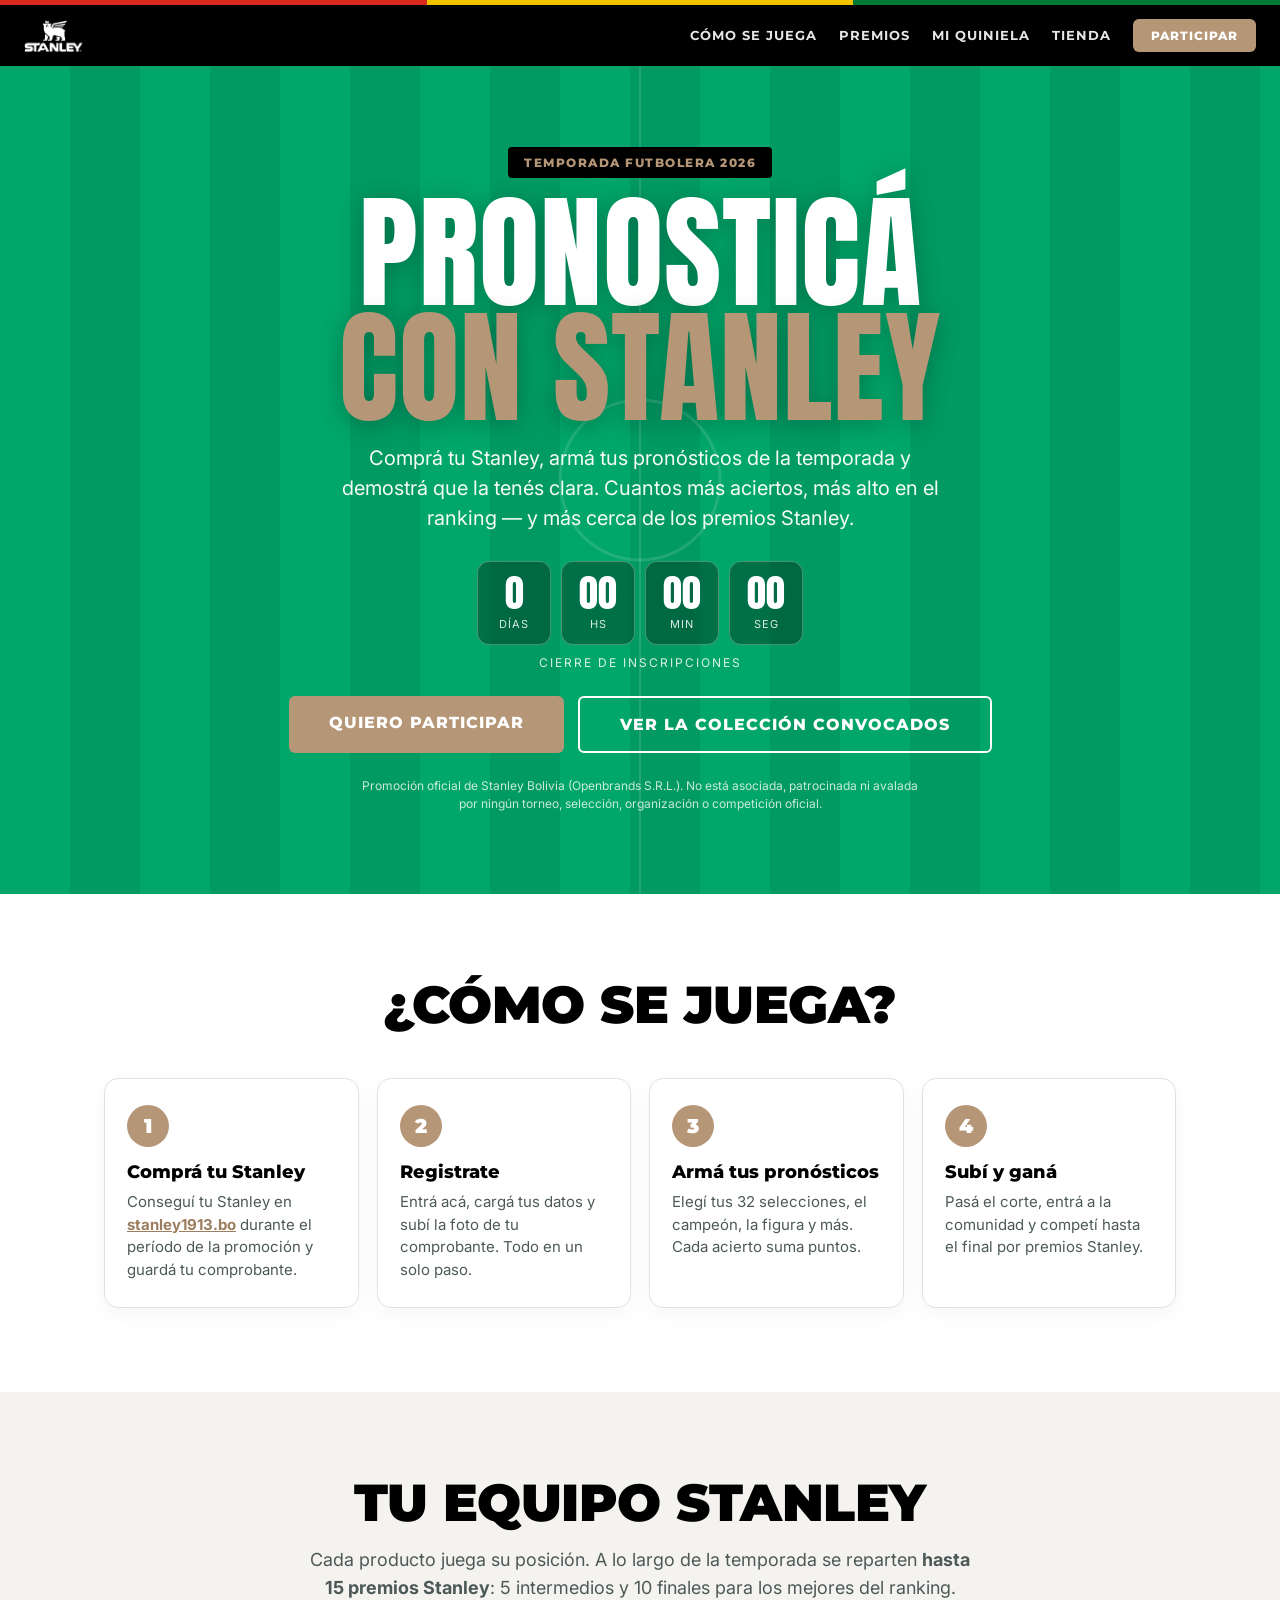
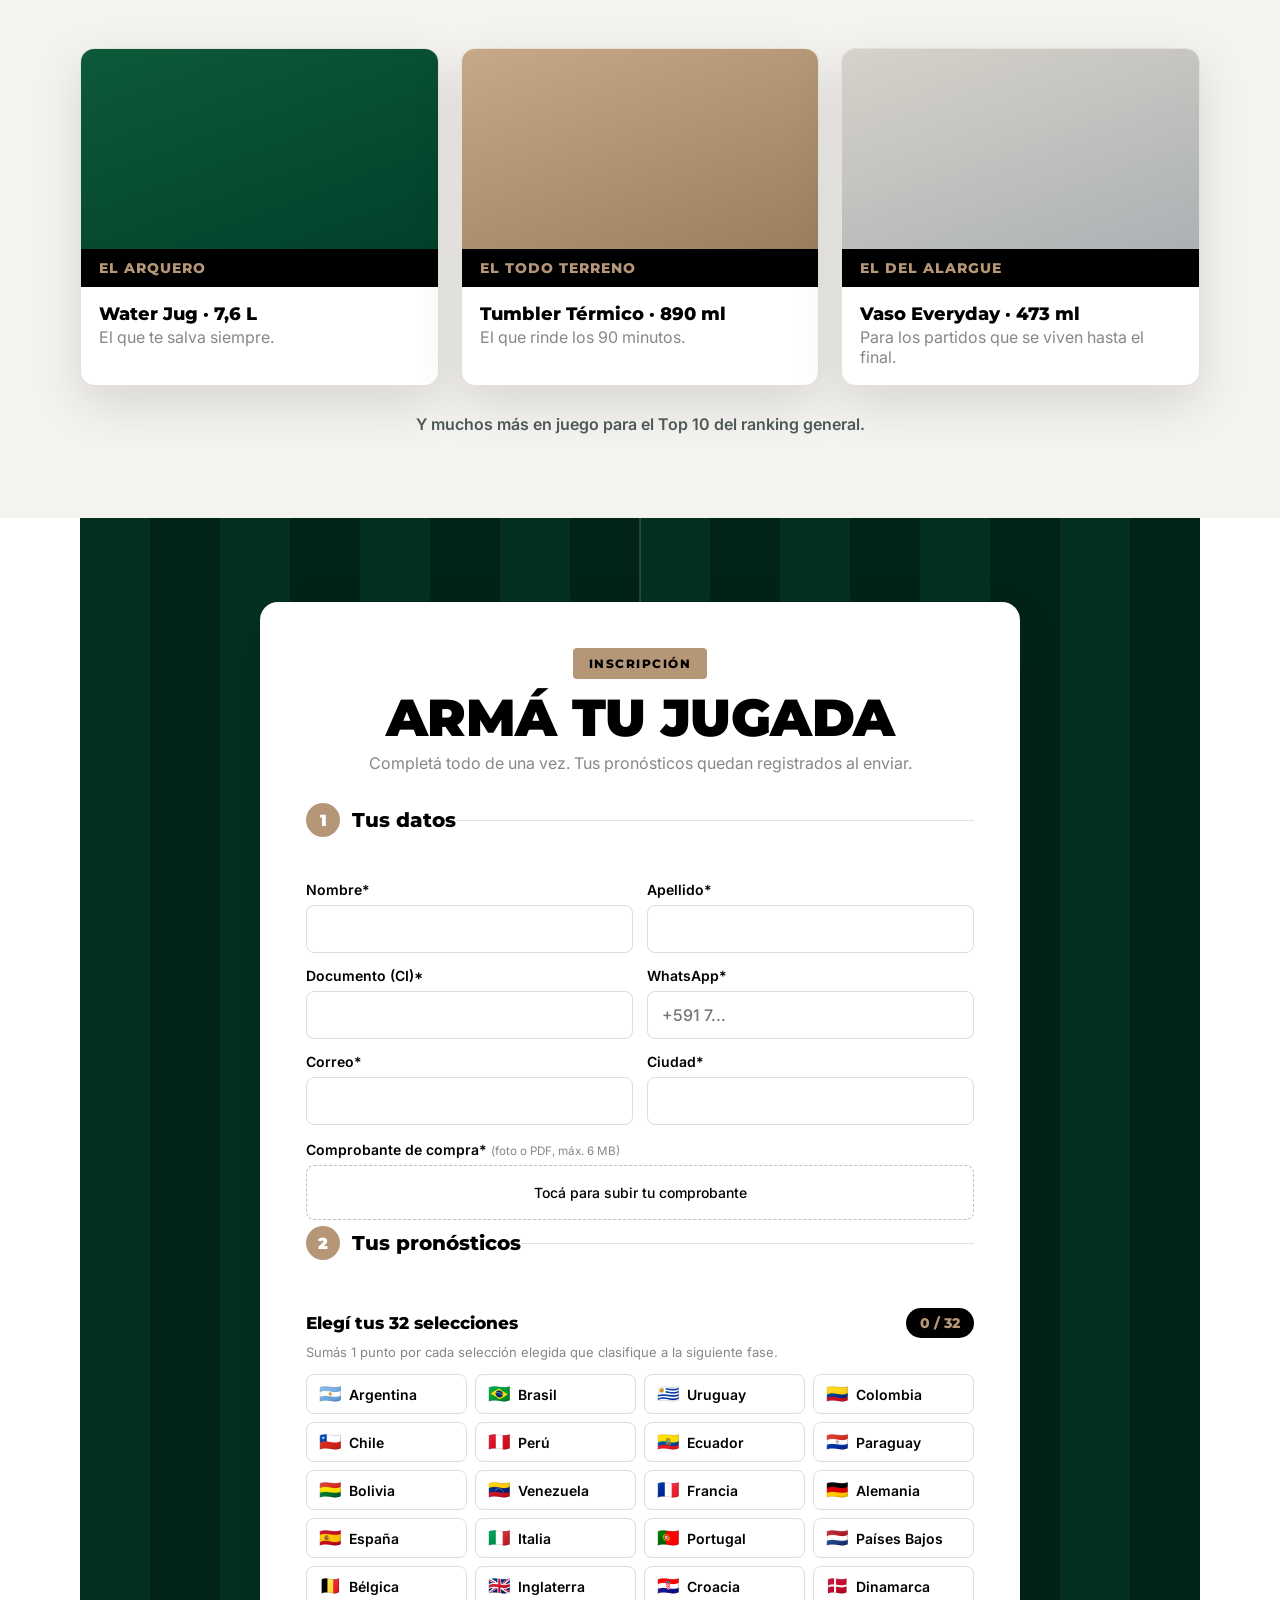
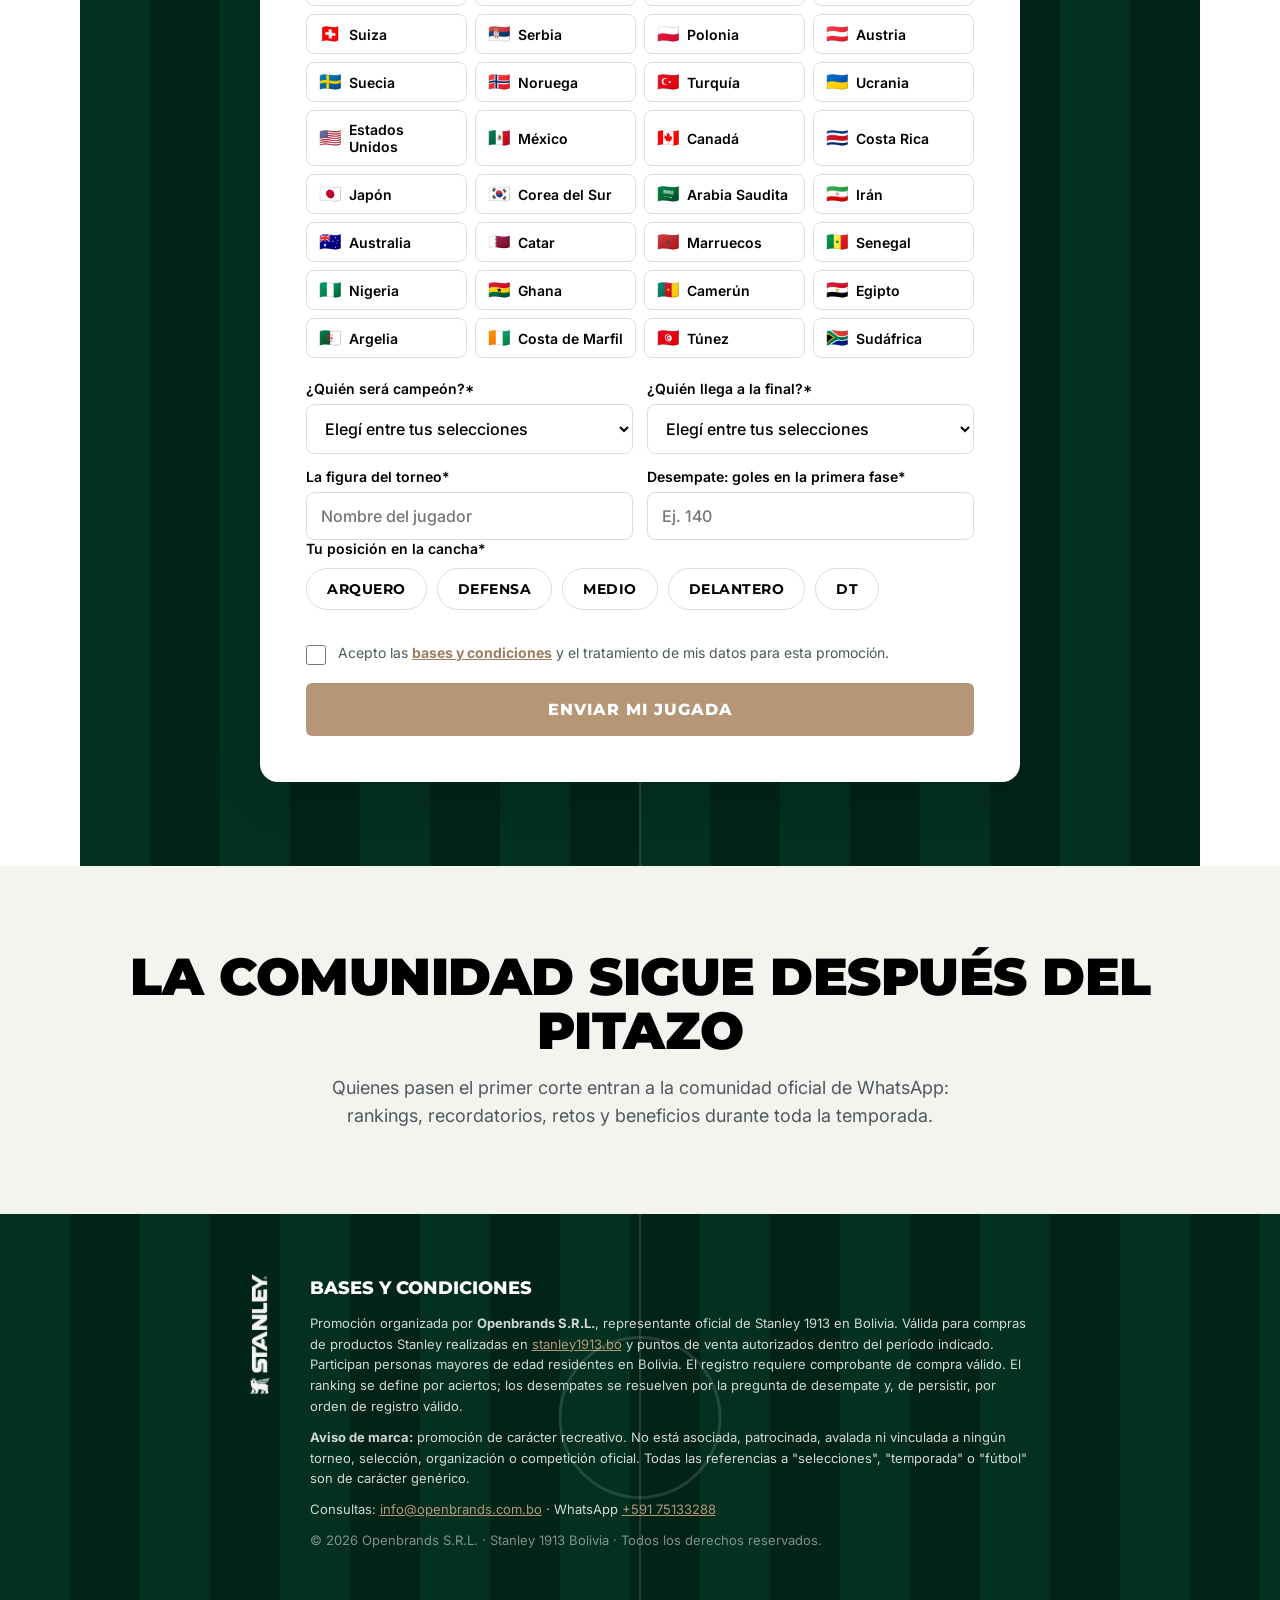
==== index.html @ 228f53fd "Quiniela Stanley v1: landing + inscripcion + juego por etapas - Landing/registro (index.html) con es" ====
<!doctype html>
<html lang="es">
<head>
<meta charset="utf-8" />
<meta name="viewport" content="width=device-width, initial-scale=1" />
<title>Pronosticá con Stanley</title>
<meta name="description" content="Comprá tu Stanley, registrá tu comprobante y armá tus pronósticos de la temporada futbolera. Subí en el ranking y ganá premios Stanley." />
<meta property="og:title" content="Pronosticá con Stanley" />
<meta property="og:description" content="Armá tu equipo de pronósticos y ganá premios Stanley." />
<meta property="og:type" content="website" />
<link rel="icon" href="assets/logo-stanley-vertical.png" />
<link rel="preconnect" href="https://fonts.googleapis.com" />
<link rel="preconnect" href="https://fonts.gstatic.com" crossorigin />
<link href="https://fonts.googleapis.com/css2?family=Anton&family=Montserrat:wght@600;700;800;900&family=Inter:wght@400;500;600;700&display=swap" rel="stylesheet" />
<link rel="stylesheet" href="styles.css" />
</head>
<body>

<!-- ===== FRANJA BOLIVIA (guiño Convocados) ===== -->
<div class="flagbar" aria-hidden="true"></div>

<!-- ===== NAV ===== -->
<header class="nav">
  <img class="nav__logo" src="assets/logo-stanley-horizontal.png" alt="Stanley 1913" />
  <nav class="nav__links">
    <a class="nav__link" href="#como-funciona">Cómo se juega</a>
    <a class="nav__link" href="#premios">Premios</a>
    <a class="nav__link" href="jugar.html">Mi quiniela</a>
    <a class="nav__link" href="https://stanley1913.bo/collections/convocados-stanley" target="_blank" rel="noopener">Tienda</a>
    <a href="#registro" class="btn btn--sm">Participar</a>
  </nav>
</header>

<!-- ===== HERO ===== -->
<section class="hero pitch">
  <div class="hero__inner">
    <span class="kicker">Temporada futbolera 2026</span>
    <h1 class="display">PRONOSTICÁ<br><span class="display__accent">CON STANLEY</span></h1>
    <p class="hero__lead">Comprá tu Stanley, armá tus pronósticos de la temporada y demostrá que la tenés clara. Cuantos más aciertos, más alto en el ranking — y más cerca de los premios Stanley.</p>

    <div class="countdown" id="countdown" aria-label="Cuenta regresiva para el cierre de inscripciones">
      <div class="cd__item"><span id="cd-d">--</span><small>días</small></div>
      <div class="cd__item"><span id="cd-h">--</span><small>hs</small></div>
      <div class="cd__item"><span id="cd-m">--</span><small>min</small></div>
      <div class="cd__item"><span id="cd-s">--</span><small>seg</small></div>
    </div>
    <p class="countdown__label">Cierre de inscripciones</p>

    <div class="hero__cta">
      <a href="#registro" class="btn btn--lg">Quiero participar</a>
      <a href="https://stanley1913.bo/collections/convocados-stanley" class="btn btn--lg btn--ghost" target="_blank" rel="noopener">Ver la colección Convocados</a>
    </div>
    <p class="hero__legal">Promoción oficial de Stanley Bolivia (Openbrands S.R.L.). No está asociada, patrocinada ni avalada por ningún torneo, selección, organización o competición oficial.</p>
  </div>
</section>

<!-- ===== CÓMO FUNCIONA ===== -->
<section class="section" id="como-funciona">
  <h2 class="h2">¿Cómo se juega?</h2>
  <div class="steps">
    <article class="step">
      <span class="step__n">1</span>
      <h3>Comprá tu Stanley</h3>
      <p>Conseguí tu Stanley en <a href="https://stanley1913.bo/collections/convocados-stanley" target="_blank" rel="noopener" style="color:var(--tan-dark);font-weight:700">stanley1913.bo</a> durante el período de la promoción y guardá tu comprobante.</p>
    </article>
    <article class="step">
      <span class="step__n">2</span>
      <h3>Registrate</h3>
      <p>Entrá acá, cargá tus datos y subí la foto de tu comprobante. Todo en un solo paso.</p>
    </article>
    <article class="step">
      <span class="step__n">3</span>
      <h3>Armá tus pronósticos</h3>
      <p>Elegí tus 32 selecciones, el campeón, la figura y más. Cada acierto suma puntos.</p>
    </article>
    <article class="step">
      <span class="step__n">4</span>
      <h3>Subí y ganá</h3>
      <p>Pasá el corte, entrá a la comunidad y competí hasta el final por premios Stanley.</p>
    </article>
  </div>
</section>

<!-- ===== PREMIOS ===== -->
<section class="section section--cream" id="premios">
  <h2 class="h2">Tu equipo Stanley</h2>
  <p class="section__lead">Cada producto juega su posición. A lo largo de la temporada se reparten <strong>hasta 15 premios Stanley</strong>: 5 intermedios y 10 finales para los mejores del ranking.</p>
  <div class="prizes">
    <article class="prize">
      <div class="prize__media prize__media--green"></div>
      <span class="tag">El Arquero</span>
      <h3>Water Jug · 7,6 L</h3>
      <p>El que te salva siempre.</p>
    </article>
    <article class="prize">
      <div class="prize__media prize__media--bright"></div>
      <span class="tag">El Todo Terreno</span>
      <h3>Tumbler Térmico · 890 ml</h3>
      <p>El que rinde los 90 minutos.</p>
    </article>
    <article class="prize">
      <div class="prize__media prize__media--gray"></div>
      <span class="tag">El del alargue</span>
      <h3>Vaso Everyday · 473 ml</h3>
      <p>Para los partidos que se viven hasta el final.</p>
    </article>
  </div>
  <p class="section__foot">Y muchos más en juego para el Top 10 del ranking general.</p>
</section>

<!-- ===== REGISTRO ===== -->
<section class="section pitch pitch--dark" id="registro">
  <div class="form-card">
    <header class="form-card__head">
      <span class="kicker kicker--dark">Inscripción</span>
      <h2 class="h2">Armá tu jugada</h2>
      <p>Completá todo de una vez. Tus pronósticos quedan registrados al enviar.</p>
    </header>

    <form id="form" novalidate>
      <!-- DATOS -->
      <fieldset class="fs">
        <legend class="fs__legend"><span class="fs__num">1</span> Tus datos</legend>
        <div class="grid2">
          <label class="field"><span>Nombre*</span><input name="nombre" required autocomplete="given-name" /></label>
          <label class="field"><span>Apellido*</span><input name="apellido" required autocomplete="family-name" /></label>
          <label class="field"><span>Documento (CI)*</span><input name="documento" required inputmode="numeric" /></label>
          <label class="field"><span>WhatsApp*</span><input name="whatsapp" required inputmode="tel" placeholder="+591 7..." /></label>
          <label class="field"><span>Correo*</span><input type="email" name="email" required autocomplete="email" /></label>
          <label class="field"><span>Ciudad*</span><input name="ciudad" required autocomplete="address-level2" /></label>
        </div>
        <label class="field field--file">
          <span>Comprobante de compra* <small>(foto o PDF, máx. 6 MB)</small></span>
          <input type="file" name="comprobante" id="comprobante" accept="image/*,application/pdf" required />
          <span class="file-hint" id="file-hint">Tocá para subir tu comprobante</span>
        </label>
      </fieldset>

      <!-- PRONÓSTICOS -->
      <fieldset class="fs">
        <legend class="fs__legend"><span class="fs__num">2</span> Tus pronósticos</legend>

        <div class="picker">
          <div class="picker__head">
            <h4>Elegí tus 32 selecciones</h4>
            <span class="counter" id="counter">0 / 32</span>
          </div>
          <p class="hint">Sumás 1 punto por cada selección elegida que clasifique a la siguiente fase.</p>
          <div class="teams" id="teams"><!-- JS --></div>
        </div>

        <div class="grid2">
          <label class="field"><span>¿Quién será campeón?*</span>
            <select name="campeon" id="campeon" required><option value="">Elegí entre tus selecciones</option></select>
          </label>
          <label class="field"><span>¿Quién llega a la final?*</span>
            <select name="finalista" id="finalista" required><option value="">Elegí entre tus selecciones</option></select>
          </label>
          <label class="field"><span>La figura del torneo*</span>
            <input name="figura" required placeholder="Nombre del jugador" />
          </label>
          <label class="field"><span>Desempate: goles en la primera fase*</span>
            <input type="number" name="desempate" required min="0" max="500" inputmode="numeric" placeholder="Ej. 140" />
          </label>
        </div>

        <div class="field">
          <span>Tu posición en la cancha*</span>
          <div class="chips" id="posicion">
            <button type="button" class="chip" data-val="Arquero">Arquero</button>
            <button type="button" class="chip" data-val="Defensa">Defensa</button>
            <button type="button" class="chip" data-val="Medio">Medio</button>
            <button type="button" class="chip" data-val="Delantero">Delantero</button>
            <button type="button" class="chip" data-val="DT">DT</button>
          </div>
        </div>
      </fieldset>

      <label class="terms">
        <input type="checkbox" name="terminos" id="terminos" required />
        <span>Acepto las <a href="#bases">bases y condiciones</a> y el tratamiento de mis datos para esta promoción.</span>
      </label>

      <p class="form-error" id="form-error" hidden></p>
      <button type="submit" class="btn btn--lg btn--full" id="submit">Enviar mi jugada</button>
    </form>
  </div>

  <!-- CONFIRMACIÓN -->
  <div class="confirm" id="confirm" hidden>
    <div class="confirm__card">
      <div class="confirm__check">✓</div>
      <h2>¡Estás dentro!</h2>
      <p>Tu jugada quedó registrada. Ahora armá tus pronósticos etapa por etapa y empezá a sumar puntos.</p>
      <div class="hero__cta">
        <a class="btn btn--lg" href="jugar.html">Ir a mi quiniela</a>
        <a class="btn btn--lg" id="wa-cta" href="#" target="_blank" rel="noopener" style="background:var(--green)">Sumate a la comunidad</a>
      </div>
    </div>
  </div>
</section>

<!-- ===== COMUNIDAD ===== -->
<section class="section section--cream" id="comunidad">
  <h2 class="h2">La comunidad sigue después del pitazo</h2>
  <p class="section__lead">Quienes pasen el primer corte entran a la comunidad oficial de WhatsApp: rankings, recordatorios, retos y beneficios durante toda la temporada.</p>
</section>

<!-- ===== FOOTER ===== -->
<footer class="footer pitch pitch--dark" id="bases">
  <img class="footer__logo" src="assets/logo-stanley-vertical.png" alt="Stanley" />
  <div class="footer__legal">
    <h3>Bases y condiciones</h3>
    <p>Promoción organizada por <strong>Openbrands S.R.L.</strong>, representante oficial de Stanley 1913 en Bolivia. Válida para compras de productos Stanley realizadas en <a href="https://stanley1913.bo" target="_blank" rel="noopener">stanley1913.bo</a> y puntos de venta autorizados dentro del período indicado. Participan personas mayores de edad residentes en Bolivia. El registro requiere comprobante de compra válido. El ranking se define por aciertos; los desempates se resuelven por la pregunta de desempate y, de persistir, por orden de registro válido.</p>
    <p><strong>Aviso de marca:</strong> promoción de carácter recreativo. No está asociada, patrocinada, avalada ni vinculada a ningún torneo, selección, organización o competición oficial. Todas las referencias a "selecciones", "temporada" o "fútbol" son de carácter genérico.</p>
    <p>Consultas: <a href="mailto:info@openbrands.com.bo">info@openbrands.com.bo</a> · WhatsApp <a href="https://wa.me/59175133288" target="_blank" rel="noopener">+591 75133288</a></p>
    <p class="footer__copy">© 2026 Openbrands S.R.L. · Stanley 1913 Bolivia · Todos los derechos reservados.</p>
  </div>
</footer>

<script src="app.js"></script>
</body>
</html>
---- styles.css ----
:root{
  /* cancha (hero/registro/footer) */
  --green:#01A66A; --green-2:#019A63; --green-dark:#03301f; --green-deep:#022417;
  /* Stanley (acento de marca y neutros de la tienda) */
  --tan:#b59677; --tan-dark:#9c7e5f;
  --ink:#000000; --paper:#fff; --mist:#f5f3ef; --line-soft:#e6e1d8;
  --text:#4d5959; --text-soft:#878787;
  /* Bolivia (guiño Convocados) */
  --bo-red:#DA291C; --bo-yellow:#F4C300; --bo-green:#007A33;
  --line:rgba(255,255,255,.14); --line-strong:rgba(255,255,255,.28);
  --shadow:0 18px 50px rgba(0,0,0,.12);
  --r:14px;
}
*{box-sizing:border-box;margin:0}
html{scroll-behavior:smooth}
body{font-family:'Inter',system-ui,sans-serif;color:var(--text);background:var(--paper);-webkit-font-smoothing:antialiased}
img{max-width:100%;display:block}
a{color:inherit}

/* franja bandera Bolivia (guiño Convocados) */
.flagbar{height:5px;width:100%;
  background:linear-gradient(90deg,var(--bo-red) 0 33.33%,var(--bo-yellow) 33.33% 66.66%,var(--bo-green) 66.66% 100%)}

/* ---- cancha ---- */
.pitch{
  background:
    repeating-linear-gradient(90deg,var(--green) 0 70px,var(--green-2) 70px 140px);
  position:relative;color:var(--paper);overflow:hidden;
}
.pitch::before{ /* marcas de cancha */
  content:"";position:absolute;inset:0;pointer-events:none;
  background:
    radial-gradient(circle at 50% 50%,transparent 78px,var(--line) 79px 81px,transparent 82px),
    linear-gradient(var(--line),var(--line)) 50% 0/2px 100% no-repeat;
  opacity:.9;
}
.pitch--dark{
  background:
    repeating-linear-gradient(90deg,var(--green-dark) 0 70px,var(--green-deep) 70px 140px);
}

/* ---- nav (estilo tienda: negro, limpio) ---- */
.nav{position:sticky;top:0;z-index:50;display:flex;align-items:center;justify-content:space-between;
  gap:16px;padding:14px 24px;background:var(--ink)}
.nav__logo{height:32px;width:auto}
.nav__links{display:flex;align-items:center;gap:22px}
.nav__link{font-family:'Montserrat',sans-serif;font-weight:700;text-transform:uppercase;letter-spacing:1px;
  font-size:12.5px;color:#fff;text-decoration:none;opacity:.9;transition:color .15s,opacity .15s}
.nav__link:hover{color:var(--tan);opacity:1}

/* ---- botones (estilo Stanley: taupe, Montserrat, radio sobrio) ---- */
.btn{display:inline-block;background:var(--tan);color:#fff;font-family:'Montserrat',sans-serif;
  font-weight:800;text-decoration:none;text-transform:uppercase;letter-spacing:1px;
  padding:14px 28px;border-radius:6px;border:0;cursor:pointer;transition:transform .15s,background .15s;font-size:14px}
.btn:hover{transform:translateY(-2px);background:var(--tan-dark)}
.btn--sm{padding:9px 18px;font-size:12px}
.btn--lg{padding:17px 40px;font-size:16px}
.btn--full{width:100%}
.btn--ghost{background:transparent;border:2px solid #fff;color:#fff}
.btn--ghost:hover{background:#fff;color:var(--ink)}
.btn:disabled{opacity:.5;cursor:not-allowed;transform:none}

/* ---- hero (cancha) ---- */
.hero{min-height:92vh;display:flex;align-items:center;justify-content:center;text-align:center;padding:60px 24px}
.hero__inner{position:relative;z-index:2;max-width:760px}
.kicker{display:inline-block;background:var(--ink);color:var(--tan);font-family:'Montserrat',sans-serif;
  font-weight:800;text-transform:uppercase;letter-spacing:1.5px;font-size:12px;padding:8px 16px;border-radius:4px}
.kicker--dark{background:var(--tan);color:var(--ink)}
.display{font-family:'Anton',sans-serif;font-weight:400;line-height:.92;letter-spacing:1px;
  font-size:clamp(54px,12vw,124px);margin:18px 0;text-shadow:0 4px 24px rgba(0,0,0,.25)}
.display__accent{color:var(--tan)}
.hero__lead{font-size:clamp(16px,2.4vw,20px);line-height:1.5;max-width:620px;margin:0 auto 28px;opacity:.96}
.hero__cta{display:flex;gap:14px;justify-content:center;flex-wrap:wrap;margin-top:6px}

.countdown{display:flex;gap:10px;justify-content:center;margin:8px 0 4px}
.cd__item{background:rgba(0,0,0,.32);backdrop-filter:blur(4px);border:1px solid var(--line-strong);
  border-radius:12px;padding:12px 6px;min-width:74px}
.cd__item span{display:block;font-family:'Anton',sans-serif;font-size:38px;line-height:1}
.cd__item small{text-transform:uppercase;letter-spacing:1px;font-size:11px;opacity:.85}
.countdown__label{text-transform:uppercase;letter-spacing:2px;font-size:12px;opacity:.85;margin:10px 0 26px}
.hero__legal{margin-top:24px;font-size:12px;opacity:.78;max-width:560px;margin-inline:auto;line-height:1.5}

/* ---- secciones (neutro Stanley) ---- */
.section{padding:84px 24px;max-width:1120px;margin:0 auto}
.section--cream{background:var(--mist);max-width:none}
.section--cream>*{max-width:1120px;margin-inline:auto}
.h2{font-family:'Montserrat',sans-serif;font-weight:900;font-size:clamp(30px,5vw,52px);
  letter-spacing:-.5px;text-align:center;line-height:1.04;text-transform:uppercase;color:var(--ink)}
.h2--light{color:var(--paper)}
.section__lead{text-align:center;max-width:680px;margin:16px auto 0;font-size:18px;line-height:1.55;color:var(--text)}
.section__foot{text-align:center;margin-top:28px;font-weight:600;color:var(--text)}

/* ---- pasos ---- */
.steps{display:grid;grid-template-columns:repeat(4,1fr);gap:18px;margin-top:46px}
.step{background:var(--paper);border:1px solid var(--line-soft);border-radius:var(--r);padding:26px 22px;
  box-shadow:0 6px 20px rgba(0,0,0,.04)}
.step__n{display:inline-grid;place-items:center;width:42px;height:42px;border-radius:50%;
  background:var(--tan);color:#fff;font-family:'Montserrat',sans-serif;font-weight:900;font-size:20px;margin-bottom:14px}
.step h3{font-family:'Montserrat',sans-serif;font-weight:800;font-size:18px;margin-bottom:8px;color:var(--ink)}
.step p{color:var(--text);line-height:1.5;font-size:15px}

/* ---- premios ---- */
.prizes{display:grid;grid-template-columns:repeat(3,1fr);gap:22px;margin-top:46px}
.prize{background:var(--paper);border:1px solid var(--line-soft);border-radius:var(--r);overflow:hidden;box-shadow:var(--shadow)}
.prize__media{height:200px;background:var(--mist)}
.prize__media--green{background:linear-gradient(160deg,#0c5a3a,#02402a)}
.prize__media--bright{background:linear-gradient(160deg,#c7a888,#9c7e5f)}
.prize__media--gray{background:linear-gradient(160deg,#d7d2ca,#abb1b4)}
.prize .tag{display:block;background:var(--ink);color:var(--tan);font-family:'Montserrat',sans-serif;
  font-weight:800;text-transform:uppercase;letter-spacing:1px;font-size:14px;padding:10px 18px}
.prize h3{font-family:'Montserrat',sans-serif;font-weight:800;font-size:18px;padding:16px 18px 2px;color:var(--ink)}
.prize p{padding:0 18px 18px;color:var(--text-soft)}

/* ---- formulario (tarjeta clara Stanley) ---- */
.form-card{position:relative;z-index:2;max-width:760px;margin:0 auto;background:var(--paper);
  color:var(--text);border-radius:18px;padding:clamp(24px,4vw,46px);box-shadow:var(--shadow)}
.form-card__head{text-align:center;margin-bottom:30px}
.form-card__head .h2{margin:12px 0 8px}
.form-card__head p{color:var(--text-soft)}
.fs{border:0;border-top:1px solid var(--line-soft);padding:26px 0 6px;margin:0}
.fs__legend{font-family:'Montserrat',sans-serif;font-weight:800;font-size:20px;display:flex;align-items:center;gap:12px;padding:0;color:var(--ink)}
.fs__num{display:grid;place-items:center;width:34px;height:34px;border-radius:50%;background:var(--tan);color:#fff;font-family:'Montserrat',sans-serif;font-weight:900;font-size:16px}
.grid2{display:grid;grid-template-columns:1fr 1fr;gap:14px;margin-top:18px}
.field{display:flex;flex-direction:column;gap:7px;font-size:14px;font-weight:600}
.field>span{color:var(--ink)}
.field small{font-weight:400;color:var(--text-soft)}
.field input,.field select{font-family:inherit;font-size:16px;font-weight:500;padding:13px 14px;border:1.5px solid #ddd;
  border-radius:8px;background:#fff;color:var(--ink);outline:none;transition:border-color .15s}
.field input:focus,.field select:focus{border-color:var(--tan)}
.field--file{margin-top:16px}
.field--file input{display:none}
.file-hint{display:flex;align-items:center;justify-content:center;gap:8px;padding:18px;
  border:1.5px dashed #c9bfac;border-radius:8px;background:#fff;color:var(--text-soft);cursor:pointer;font-weight:500}
.file-hint.ok{border-style:solid;border-color:var(--tan);color:var(--tan-dark)}

/* picker selecciones */
.picker{margin:22px 0}
.picker__head{display:flex;align-items:center;justify-content:space-between}
.picker__head h4{font-family:'Montserrat',sans-serif;font-weight:800;font-size:17px;color:var(--ink)}
.counter{font-family:'Montserrat',sans-serif;font-weight:800;background:var(--ink);color:var(--tan);
  padding:6px 14px;border-radius:999px;font-size:14px}
.counter.full{background:var(--green);color:#fff}
.hint{color:var(--text-soft);font-size:13px;margin:6px 0 14px}
.teams{display:grid;grid-template-columns:repeat(auto-fill,minmax(132px,1fr));gap:8px}
.team{display:flex;align-items:center;gap:8px;padding:10px 12px;border:1.5px solid #ddd;border-radius:8px;
  background:#fff;cursor:pointer;font-weight:600;font-size:14px;user-select:none;transition:.12s;color:var(--ink)}
.team:hover{border-color:var(--tan)}
.team.sel{background:var(--green);border-color:var(--green);color:#fff}
.team .flag{font-size:18px;line-height:1}
.team.disabled{opacity:.4;pointer-events:none}

/* chips posición */
.chips{display:flex;flex-wrap:wrap;gap:10px;margin-top:4px}
.chip{font-family:'Montserrat',sans-serif;font-weight:700;font-size:14px;padding:11px 20px;border-radius:999px;
  border:1.5px solid #ddd;background:#fff;cursor:pointer;transition:.12s;color:var(--ink);text-transform:uppercase;letter-spacing:.5px}
.chip:hover{border-color:var(--tan)}
.chip.sel{background:var(--ink);color:var(--tan);border-color:var(--ink)}

.terms{display:flex;gap:12px;align-items:flex-start;margin:26px 0 18px;font-size:14px;color:var(--text);line-height:1.5}
.terms input{margin-top:3px;width:20px;height:20px;accent-color:var(--tan);flex-shrink:0}
.terms a{color:var(--tan-dark);font-weight:700}
.form-error{background:#fdeaea;color:#b3261e;border:1px solid #f3c0bc;border-radius:8px;padding:12px 14px;font-size:14px;font-weight:600;margin-bottom:14px}

/* confirmación */
.confirm{position:relative;z-index:2;max-width:560px;margin:0 auto}
.confirm__card{background:var(--paper);color:var(--text);border-radius:18px;padding:46px 34px;text-align:center;box-shadow:var(--shadow)}
.confirm__check{width:78px;height:78px;border-radius:50%;background:var(--green);color:#fff;display:grid;place-items:center;
  font-size:42px;margin:0 auto 20px}
.confirm__card h2{font-family:'Montserrat',sans-serif;font-weight:900;text-transform:uppercase;font-size:36px;margin-bottom:12px;color:var(--ink)}
.confirm__card p{color:var(--text-soft);margin-bottom:24px;line-height:1.55}

/* footer */
.footer{display:flex;gap:40px;align-items:flex-start;padding:60px 24px;flex-wrap:wrap;justify-content:center}
.footer__logo{height:120px;width:auto;opacity:.95}
.footer__legal{max-width:720px;color:rgba(255,255,255,.82);font-size:13px;line-height:1.6}
.footer__legal h3{font-family:'Montserrat',sans-serif;font-weight:800;color:#fff;font-size:18px;margin-bottom:10px;text-transform:uppercase}
.footer__legal p{margin-bottom:10px}
.footer__legal a{color:var(--tan)}
.footer__copy{opacity:.6;margin-top:8px}

/* responsive */
@media(max-width:860px){
  .steps{grid-template-columns:1fr 1fr}
  .prizes{grid-template-columns:1fr}
}
@media(max-width:560px){
  .section{padding:56px 18px}
  .hero{padding:44px 18px;min-height:auto}
  .display{font-size:clamp(40px,13vw,66px);letter-spacing:0}
  .hero__lead{font-size:16px}
  .hero__cta{flex-direction:column}
  .hero__cta .btn{width:100%}
  .grid2{grid-template-columns:1fr}
  .steps{grid-template-columns:1fr}
  .countdown{flex-wrap:wrap}
  .cd__item{min-width:64px;padding:10px 4px}
  .cd__item span{font-size:30px}
  .teams{grid-template-columns:repeat(auto-fill,minmax(108px,1fr))}
  .nav{flex-wrap:wrap;gap:10px;padding:12px 16px}
  .nav__logo{height:26px}
  .nav__links{gap:14px}
  .footer{gap:24px}
}
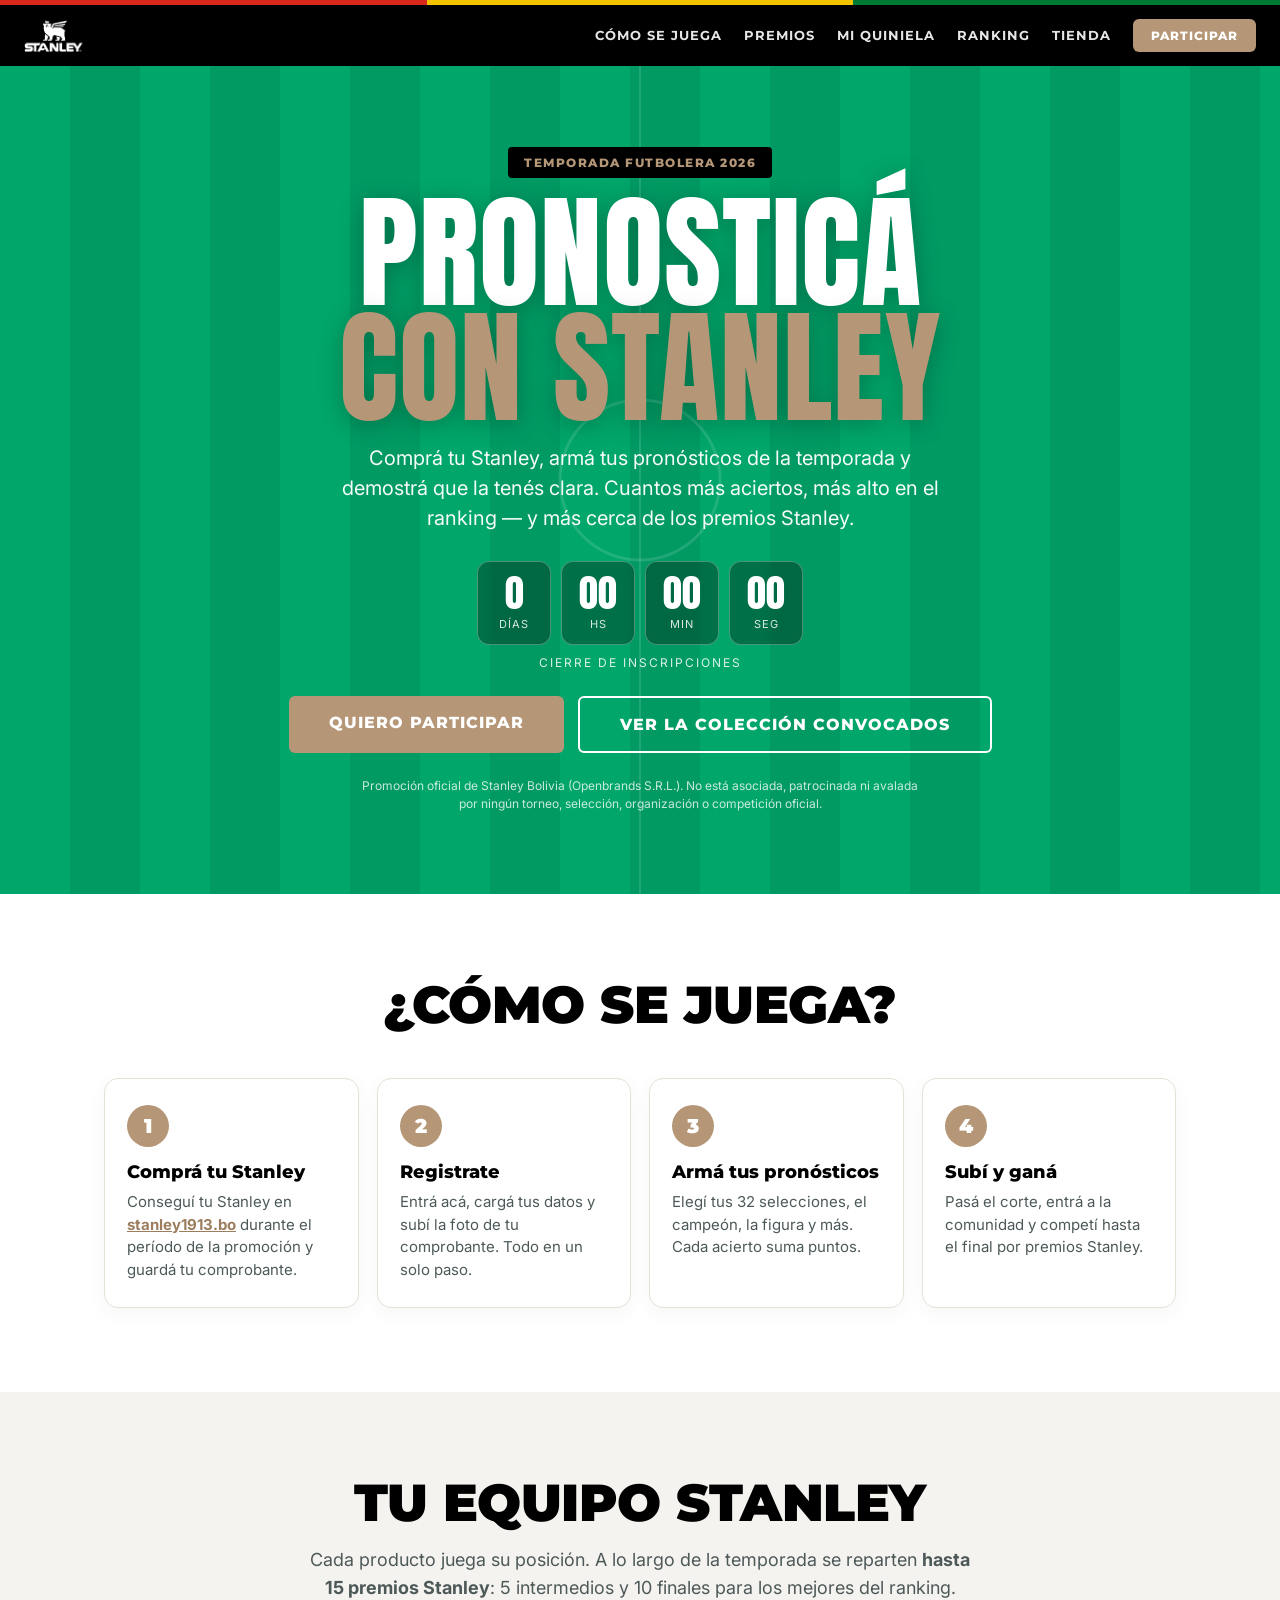
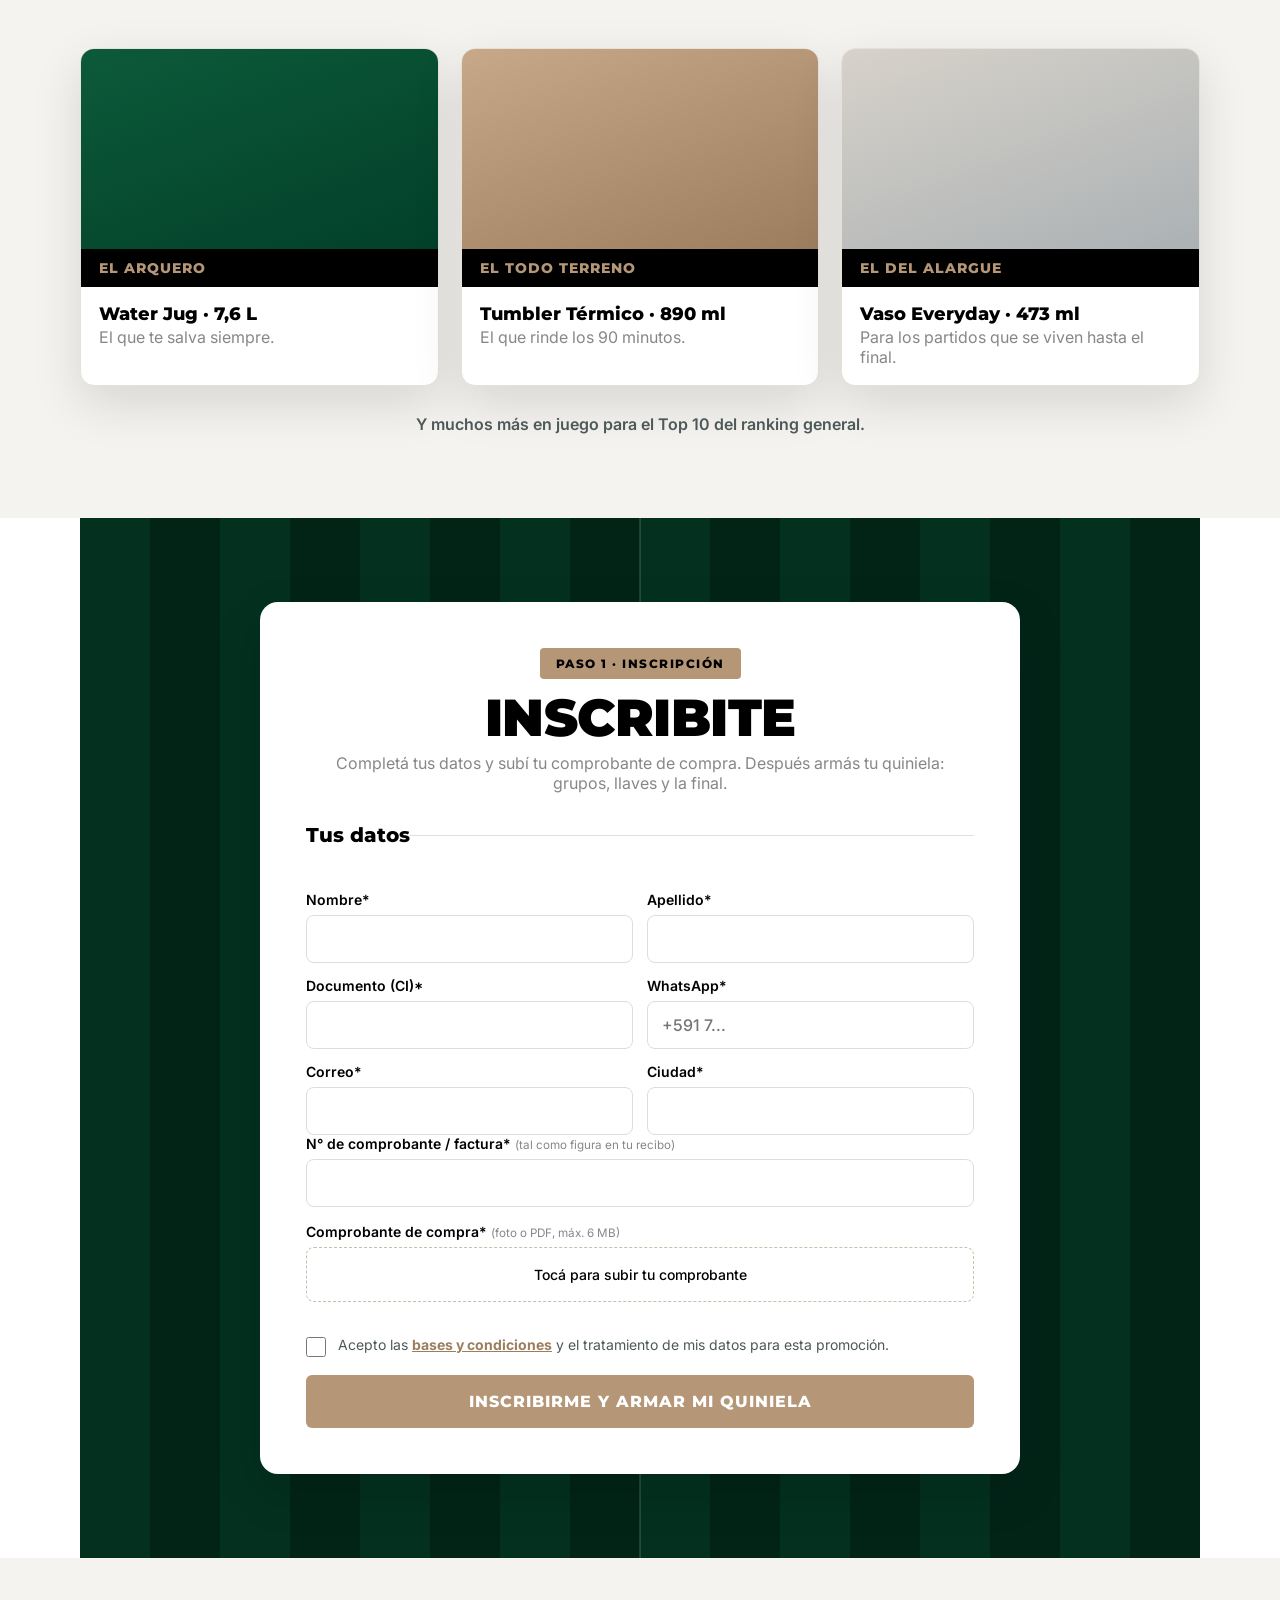
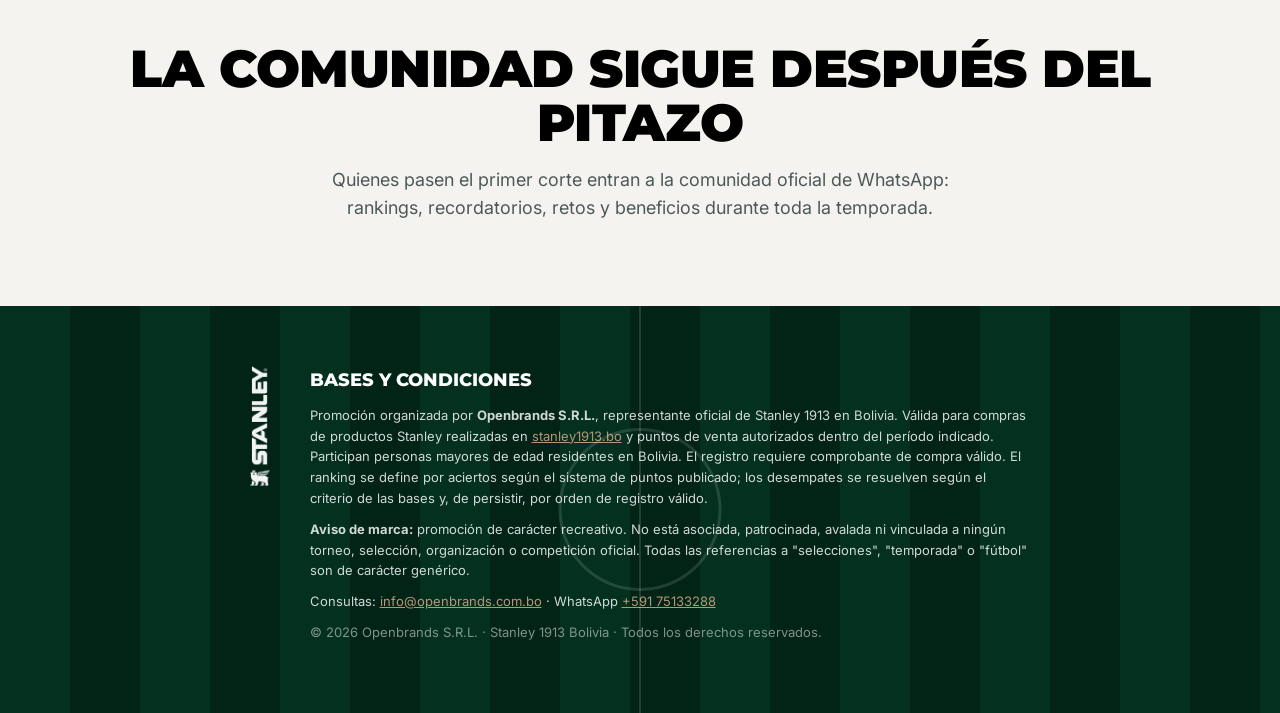
==== commit fdec613a: "Anti-duplicado: 1 CI y 1 comprobante por inscripcion - Code.gs: register_ rechaza CI o nro de compro" ====
--- a/index.html
+++ b/index.html
@@ -23,10 +23,11 @@
 <header class="nav">
   <img class="nav__logo" src="assets/logo-stanley-horizontal.png" alt="Stanley 1913" />
   <nav class="nav__links">
-    <a class="nav__link" href="#como-funciona">Cómo se juega</a>
-    <a class="nav__link" href="#premios">Premios</a>
+    <a class="nav__link nav__link--hide-mobile" href="#como-funciona">Cómo se juega</a>
+    <a class="nav__link nav__link--hide-mobile" href="#premios">Premios</a>
     <a class="nav__link" href="jugar.html">Mi quiniela</a>
-    <a class="nav__link" href="https://stanley1913.bo/collections/convocados-stanley" target="_blank" rel="noopener">Tienda</a>
+    <a class="nav__link" href="ranking.html">Ranking</a>
+    <a class="nav__link nav__link--hide-mobile" href="https://stanley1913.bo/collections/convocados-stanley" target="_blank" rel="noopener">Tienda</a>
     <a href="#registro" class="btn btn--sm">Participar</a>
   </nav>
 </header>
@@ -112,15 +113,14 @@
 <section class="section pitch pitch--dark" id="registro">
   <div class="form-card">
     <header class="form-card__head">
-      <span class="kicker kicker--dark">Inscripción</span>
-      <h2 class="h2">Armá tu jugada</h2>
-      <p>Completá todo de una vez. Tus pronósticos quedan registrados al enviar.</p>
+      <span class="kicker kicker--dark">Paso 1 · Inscripción</span>
+      <h2 class="h2">Inscribite</h2>
+      <p>Completá tus datos y subí tu comprobante de compra. Después armás tu quiniela: grupos, llaves y la final.</p>
     </header>
 
     <form id="form" novalidate>
-      <!-- DATOS -->
       <fieldset class="fs">
-        <legend class="fs__legend"><span class="fs__num">1</span> Tus datos</legend>
+        <legend class="fs__legend">Tus datos</legend>
         <div class="grid2">
           <label class="field"><span>Nombre*</span><input name="nombre" required autocomplete="given-name" /></label>
           <label class="field"><span>Apellido*</span><input name="apellido" required autocomplete="family-name" /></label>
@@ -129,51 +129,12 @@
           <label class="field"><span>Correo*</span><input type="email" name="email" required autocomplete="email" /></label>
           <label class="field"><span>Ciudad*</span><input name="ciudad" required autocomplete="address-level2" /></label>
         </div>
+        <label class="field"><span>N° de comprobante / factura* <small>(tal como figura en tu recibo)</small></span><input name="comprobante_nro" required autocomplete="off" /></label>
         <label class="field field--file">
           <span>Comprobante de compra* <small>(foto o PDF, máx. 6 MB)</small></span>
           <input type="file" name="comprobante" id="comprobante" accept="image/*,application/pdf" required />
           <span class="file-hint" id="file-hint">Tocá para subir tu comprobante</span>
         </label>
-      </fieldset>
-
-      <!-- PRONÓSTICOS -->
-      <fieldset class="fs">
-        <legend class="fs__legend"><span class="fs__num">2</span> Tus pronósticos</legend>
-
-        <div class="picker">
-          <div class="picker__head">
-            <h4>Elegí tus 32 selecciones</h4>
-            <span class="counter" id="counter">0 / 32</span>
-          </div>
-          <p class="hint">Sumás 1 punto por cada selección elegida que clasifique a la siguiente fase.</p>
-          <div class="teams" id="teams"><!-- JS --></div>
-        </div>
-
-        <div class="grid2">
-          <label class="field"><span>¿Quién será campeón?*</span>
-            <select name="campeon" id="campeon" required><option value="">Elegí entre tus selecciones</option></select>
-          </label>
-          <label class="field"><span>¿Quién llega a la final?*</span>
-            <select name="finalista" id="finalista" required><option value="">Elegí entre tus selecciones</option></select>
-          </label>
-          <label class="field"><span>La figura del torneo*</span>
-            <input name="figura" required placeholder="Nombre del jugador" />
-          </label>
-          <label class="field"><span>Desempate: goles en la primera fase*</span>
-            <input type="number" name="desempate" required min="0" max="500" inputmode="numeric" placeholder="Ej. 140" />
-          </label>
-        </div>
-
-        <div class="field">
-          <span>Tu posición en la cancha*</span>
-          <div class="chips" id="posicion">
-            <button type="button" class="chip" data-val="Arquero">Arquero</button>
-            <button type="button" class="chip" data-val="Defensa">Defensa</button>
-            <button type="button" class="chip" data-val="Medio">Medio</button>
-            <button type="button" class="chip" data-val="Delantero">Delantero</button>
-            <button type="button" class="chip" data-val="DT">DT</button>
-          </div>
-        </div>
       </fieldset>
 
       <label class="terms">
@@ -182,7 +143,7 @@
       </label>
 
       <p class="form-error" id="form-error" hidden></p>
-      <button type="submit" class="btn btn--lg btn--full" id="submit">Enviar mi jugada</button>
+      <button type="submit" class="btn btn--lg btn--full" id="submit">Inscribirme y armar mi quiniela</button>
     </form>
   </div>
 
@@ -190,10 +151,10 @@
   <div class="confirm" id="confirm" hidden>
     <div class="confirm__card">
       <div class="confirm__check">✓</div>
-      <h2>¡Estás dentro!</h2>
-      <p>Tu jugada quedó registrada. Ahora armá tus pronósticos etapa por etapa y empezá a sumar puntos.</p>
+      <h2>¡Inscripción lista!</h2>
+      <p>Ya estás dentro. Ahora armá tu quiniela: elegí los clasificados de cada grupo y, cuando se conozcan los partidos, las llaves hasta la final.</p>
       <div class="hero__cta">
-        <a class="btn btn--lg" href="jugar.html">Ir a mi quiniela</a>
+        <a class="btn btn--lg" href="jugar.html">Armar mi quiniela →</a>
         <a class="btn btn--lg" id="wa-cta" href="#" target="_blank" rel="noopener" style="background:var(--green)">Sumate a la comunidad</a>
       </div>
     </div>
@@ -211,13 +172,14 @@
   <img class="footer__logo" src="assets/logo-stanley-vertical.png" alt="Stanley" />
   <div class="footer__legal">
     <h3>Bases y condiciones</h3>
-    <p>Promoción organizada por <strong>Openbrands S.R.L.</strong>, representante oficial de Stanley 1913 en Bolivia. Válida para compras de productos Stanley realizadas en <a href="https://stanley1913.bo" target="_blank" rel="noopener">stanley1913.bo</a> y puntos de venta autorizados dentro del período indicado. Participan personas mayores de edad residentes en Bolivia. El registro requiere comprobante de compra válido. El ranking se define por aciertos; los desempates se resuelven por la pregunta de desempate y, de persistir, por orden de registro válido.</p>
+    <p>Promoción organizada por <strong>Openbrands S.R.L.</strong>, representante oficial de Stanley 1913 en Bolivia. Válida para compras de productos Stanley realizadas en <a href="https://stanley1913.bo" target="_blank" rel="noopener">stanley1913.bo</a> y puntos de venta autorizados dentro del período indicado. Participan personas mayores de edad residentes en Bolivia. El registro requiere comprobante de compra válido. El ranking se define por aciertos según el sistema de puntos publicado; los desempates se resuelven según el criterio de las bases y, de persistir, por orden de registro válido.</p>
     <p><strong>Aviso de marca:</strong> promoción de carácter recreativo. No está asociada, patrocinada, avalada ni vinculada a ningún torneo, selección, organización o competición oficial. Todas las referencias a "selecciones", "temporada" o "fútbol" son de carácter genérico.</p>
     <p>Consultas: <a href="mailto:info@openbrands.com.bo">info@openbrands.com.bo</a> · WhatsApp <a href="https://wa.me/59175133288" target="_blank" rel="noopener">+591 75133288</a></p>
     <p class="footer__copy">© 2026 Openbrands S.R.L. · Stanley 1913 Bolivia · Todos los derechos reservados.</p>
   </div>
 </footer>
 
+<script src="config.js"></script>
 <script src="app.js"></script>
 </body>
 </html>
--- a/styles.css
+++ b/styles.css
@@ -16,6 +16,13 @@
 body{font-family:'Inter',system-ui,sans-serif;color:var(--text);background:var(--paper);-webkit-font-smoothing:antialiased}
 img{max-width:100%;display:block}
 a{color:inherit}
+
+/* banderas por imagen (reemplazan emojis, que no renderizan en Windows)
+   tamaño FIJO + object-fit:cover → todas uniformes sin importar su proporción */
+.flagimg{width:24px;height:16px;object-fit:cover;border-radius:2px;display:inline-block;flex:0 0 auto;
+  vertical-align:-3px;background:#e9e9e9;box-shadow:0 0 0 1px rgba(0,0,0,.12)}
+.mname .flagimg{width:27px;height:18px;margin-right:6px;vertical-align:-4px}
+.cb__team .flagimg{width:45px;height:30px;vertical-align:-6px;box-shadow:0 0 0 1px rgba(255,255,255,.4)}
 
 /* franja bandera Bolivia (guiño Convocados) */
 .flagbar{height:5px;width:100%;
@@ -196,8 +203,9 @@
   .cd__item{min-width:64px;padding:10px 4px}
   .cd__item span{font-size:30px}
   .teams{grid-template-columns:repeat(auto-fill,minmax(108px,1fr))}
-  .nav{flex-wrap:wrap;gap:10px;padding:12px 16px}
+  .nav{gap:10px;padding:12px 16px}
   .nav__logo{height:26px}
-  .nav__links{gap:14px}
+  .nav__links{gap:12px}
+  .nav__link--hide-mobile{display:none}
   .footer{gap:24px}
 }
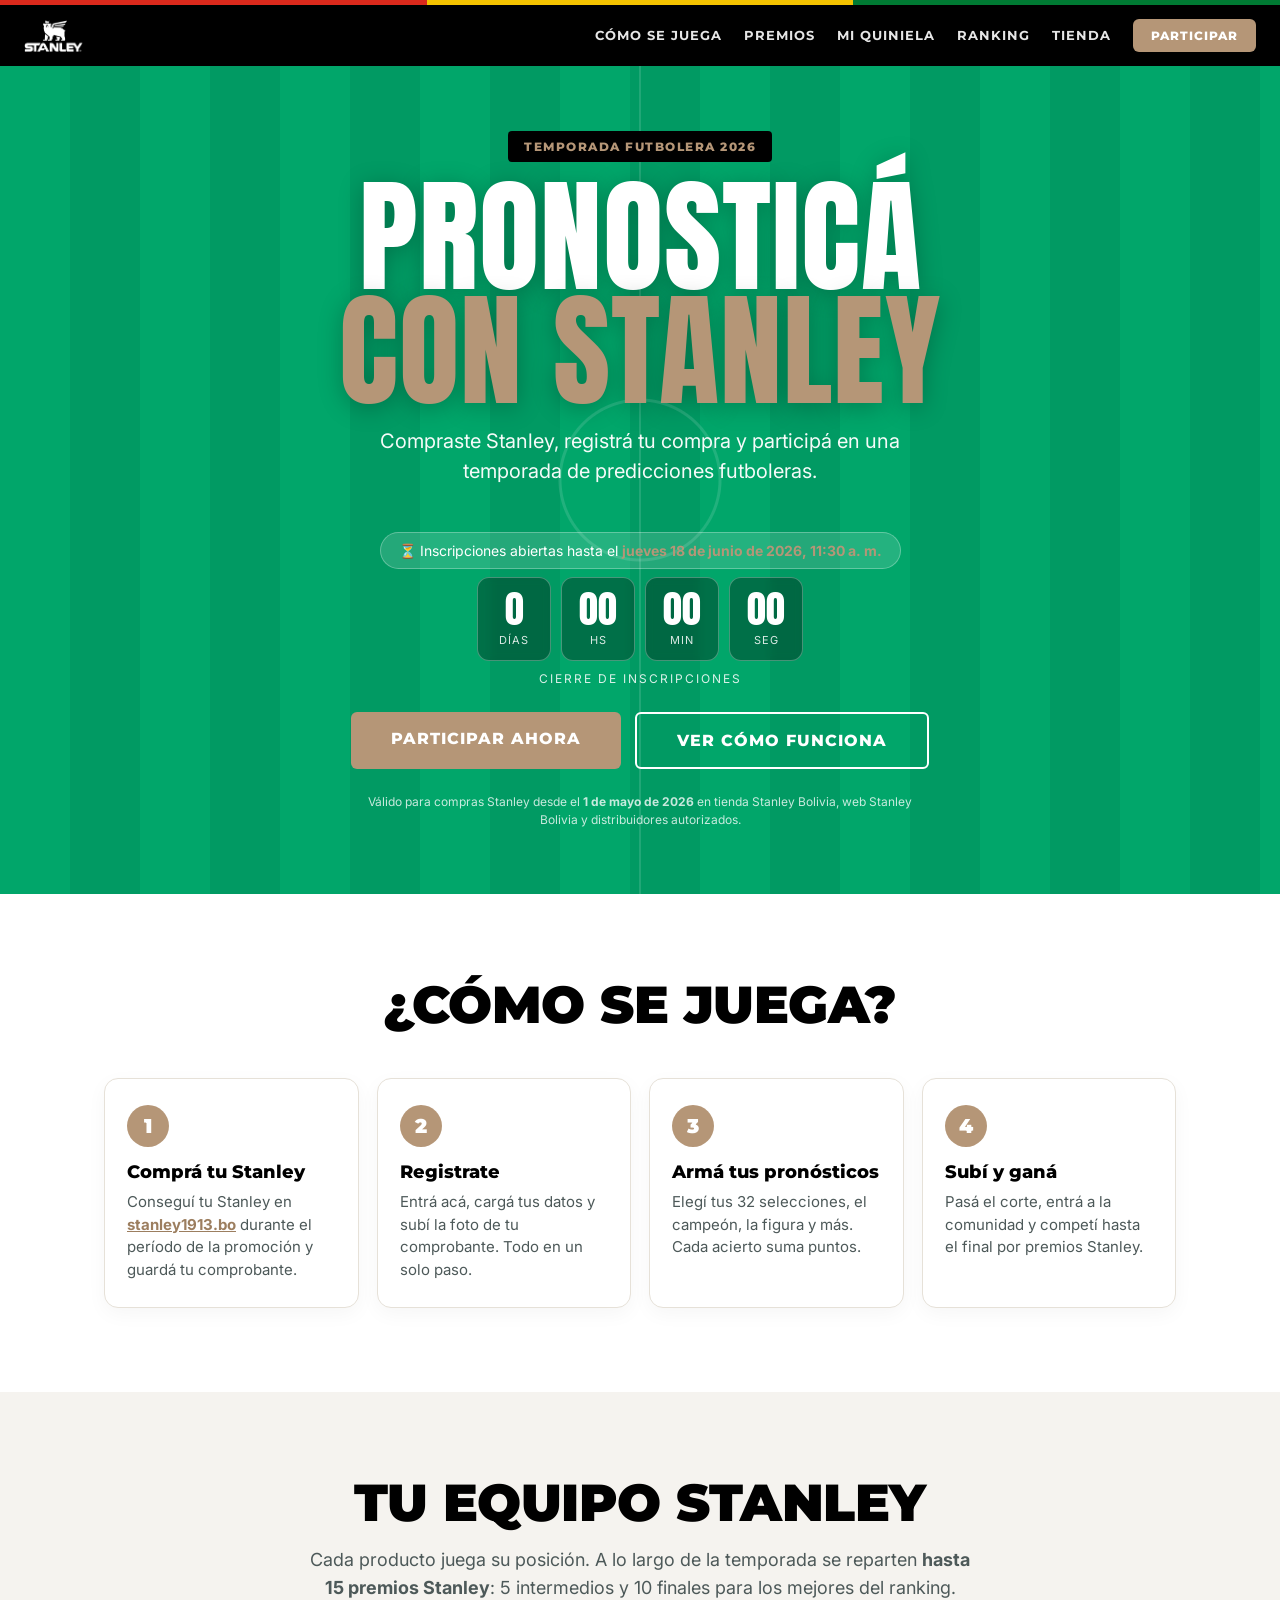
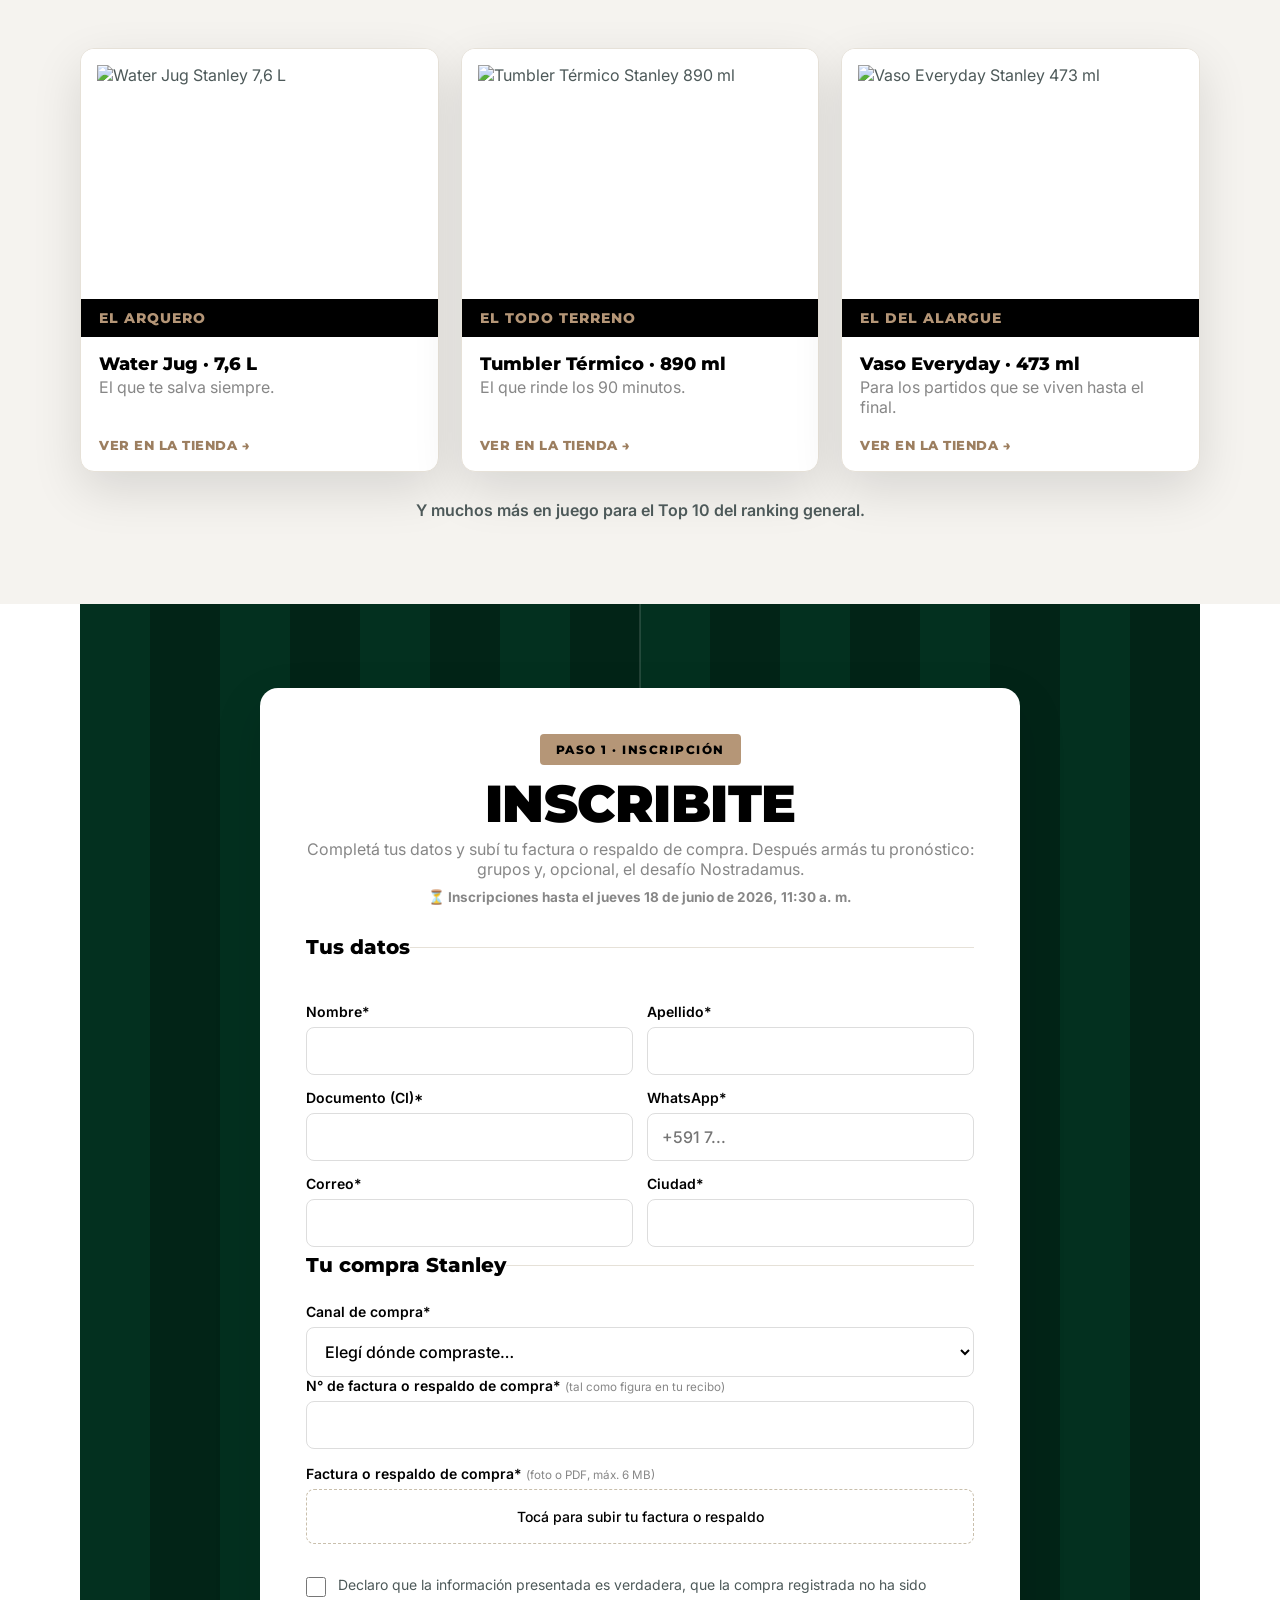
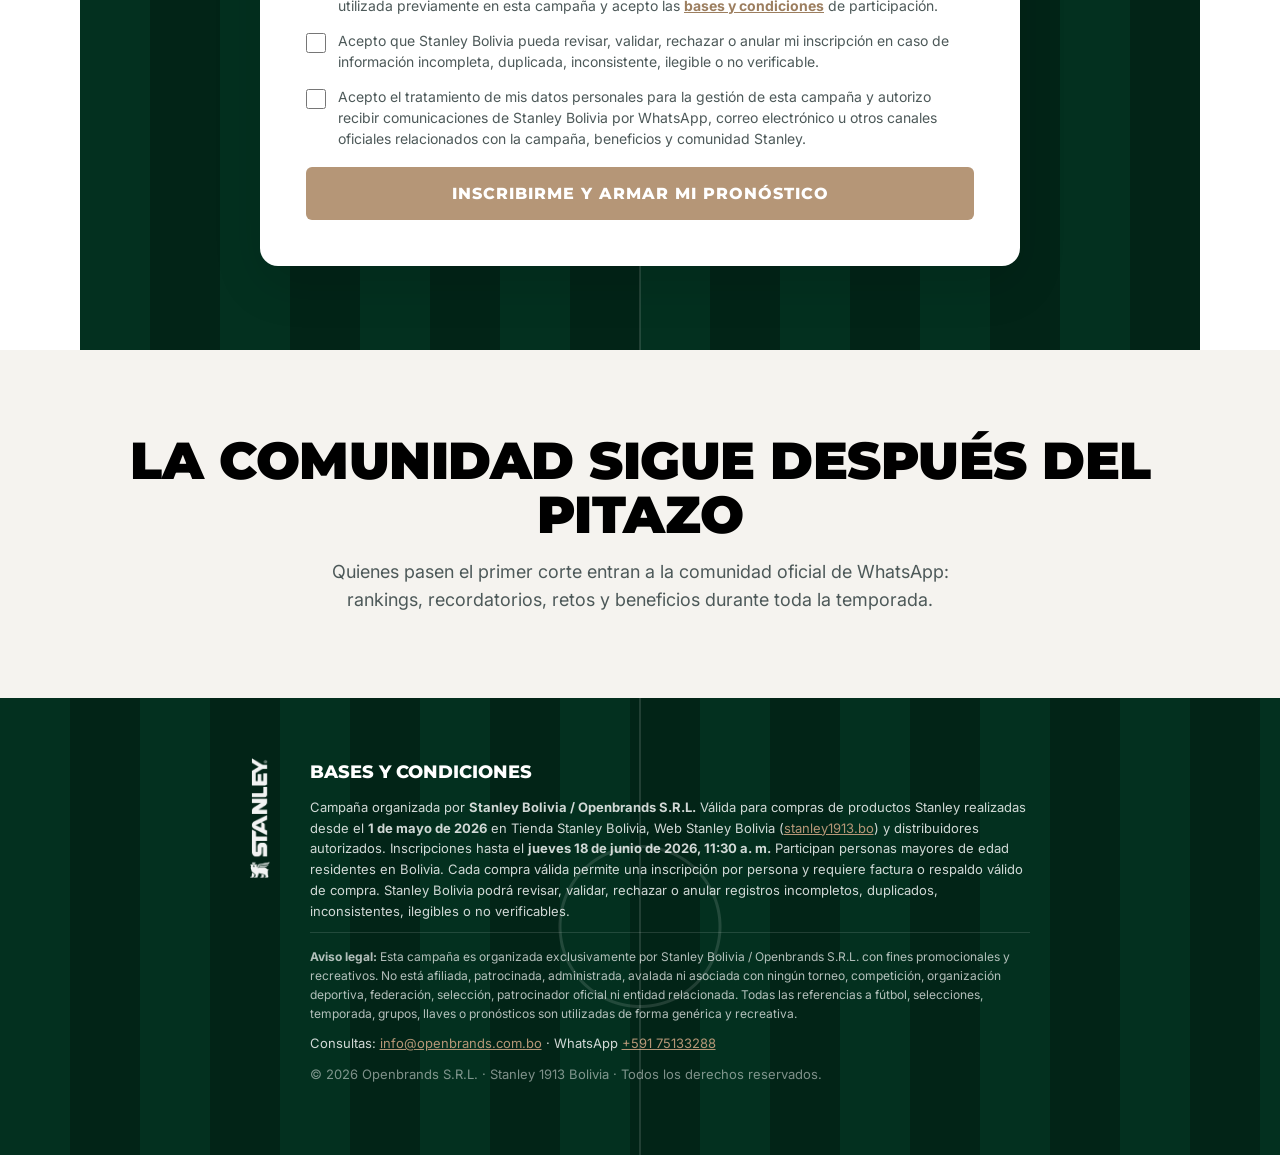
==== commit 149234f7: "Fase 1 (brief Stanley): copys, fecha 18-jun, canal de compra, 3 checkboxes, disclaimer generico, scr" ====
--- a/index.html
+++ b/index.html
@@ -6,9 +6,21 @@
 <title>Pronosticá con Stanley</title>
 <meta name="description" content="Comprá tu Stanley, registrá tu comprobante y armá tus pronósticos de la temporada futbolera. Subí en el ranking y ganá premios Stanley." />
 <meta property="og:title" content="Pronosticá con Stanley" />
-<meta property="og:description" content="Armá tu equipo de pronósticos y ganá premios Stanley." />
+<meta property="og:description" content="Registrá tu compra Stanley, armá tus pronósticos de la temporada futbolera y ganá premios Stanley." />
 <meta property="og:type" content="website" />
-<link rel="icon" href="assets/logo-stanley-vertical.png" />
+<meta property="og:url" content="https://centro-de-estudios-populi.github.io/pronostica-con-stanley/" />
+<meta property="og:image" content="https://centro-de-estudios-populi.github.io/pronostica-con-stanley/assets/og-image.png" />
+<meta property="og:image:width" content="1200" />
+<meta property="og:image:height" content="630" />
+<meta property="og:locale" content="es_BO" />
+<meta name="twitter:card" content="summary_large_image" />
+<meta name="twitter:title" content="Pronosticá con Stanley" />
+<meta name="twitter:description" content="Pronosticá la temporada futbolera y ganá premios Stanley." />
+<meta name="twitter:image" content="https://centro-de-estudios-populi.github.io/pronostica-con-stanley/assets/og-image.png" />
+<link rel="icon" type="image/svg+xml" href="assets/favicon.svg" />
+<link rel="icon" type="image/png" sizes="32x32" href="assets/favicon-32.png" />
+<link rel="icon" type="image/png" sizes="512x512" href="assets/icon-512.png" />
+<link rel="apple-touch-icon" href="assets/apple-touch-icon.png" />
 <link rel="preconnect" href="https://fonts.googleapis.com" />
 <link rel="preconnect" href="https://fonts.gstatic.com" crossorigin />
 <link href="https://fonts.googleapis.com/css2?family=Anton&family=Montserrat:wght@600;700;800;900&family=Inter:wght@400;500;600;700&display=swap" rel="stylesheet" />
@@ -26,32 +38,44 @@
     <a class="nav__link nav__link--hide-mobile" href="#como-funciona">Cómo se juega</a>
     <a class="nav__link nav__link--hide-mobile" href="#premios">Premios</a>
     <a class="nav__link" href="jugar.html">Mi quiniela</a>
+    <a class="nav__link nav__link--etapa2" href="etapa2.html">Etapa 2</a>
     <a class="nav__link" href="ranking.html">Ranking</a>
     <a class="nav__link nav__link--hide-mobile" href="https://stanley1913.bo/collections/convocados-stanley" target="_blank" rel="noopener">Tienda</a>
     <a href="#registro" class="btn btn--sm">Participar</a>
   </nav>
 </header>
 
+<!-- ===== BANNER DE FASE (solo en eliminatorias) ===== -->
+<a class="phase-banner" href="etapa2.html">
+  🏆 ¡Empezaron las eliminatorias! Predecí los partidos de hoy
+  <span class="phase-banner__cta">Ir a Etapa 2 →</span>
+</a>
+
 <!-- ===== HERO ===== -->
 <section class="hero pitch">
   <div class="hero__inner">
     <span class="kicker">Temporada futbolera 2026</span>
     <h1 class="display">PRONOSTICÁ<br><span class="display__accent">CON STANLEY</span></h1>
-    <p class="hero__lead">Comprá tu Stanley, armá tus pronósticos de la temporada y demostrá que la tenés clara. Cuantos más aciertos, más alto en el ranking — y más cerca de los premios Stanley.</p>
-
-    <div class="countdown" id="countdown" aria-label="Cuenta regresiva para el cierre de inscripciones">
+    <p class="hero__lead">Compraste Stanley, registrá tu compra y participá en una temporada de predicciones futboleras.</p>
+
+    <p class="hero__deadline only-inscripcion">⏳ Inscripciones abiertas hasta el <strong>jueves 18 de junio de 2026, 11:30 a. m.</strong></p>
+    <div class="countdown only-inscripcion" id="countdown" aria-label="Cuenta regresiva para el cierre de inscripciones">
       <div class="cd__item"><span id="cd-d">--</span><small>días</small></div>
       <div class="cd__item"><span id="cd-h">--</span><small>hs</small></div>
       <div class="cd__item"><span id="cd-m">--</span><small>min</small></div>
       <div class="cd__item"><span id="cd-s">--</span><small>seg</small></div>
     </div>
-    <p class="countdown__label">Cierre de inscripciones</p>
-
-    <div class="hero__cta">
-      <a href="#registro" class="btn btn--lg">Quiero participar</a>
-      <a href="https://stanley1913.bo/collections/convocados-stanley" class="btn btn--lg btn--ghost" target="_blank" rel="noopener">Ver la colección Convocados</a>
-    </div>
-    <p class="hero__legal">Promoción oficial de Stanley Bolivia (Openbrands S.R.L.). No está asociada, patrocinada ni avalada por ningún torneo, selección, organización o competición oficial.</p>
+    <p class="countdown__label only-inscripcion">Cierre de inscripciones</p>
+
+    <div class="hero__cta only-inscripcion">
+      <a href="#registro" class="btn btn--lg">Participar ahora</a>
+      <a href="#como-funciona" class="btn btn--lg btn--ghost">Ver cómo funciona</a>
+    </div>
+    <div class="hero__cta only-eliminatorias">
+      <a href="etapa2.html" class="btn btn--lg">Ver mis pronósticos →</a>
+      <a href="ranking.html" class="btn btn--lg btn--ghost">Ver el ranking</a>
+    </div>
+    <p class="hero__legal">Válido para compras Stanley desde el <strong>1 de mayo de 2026</strong> en tienda Stanley Bolivia, web Stanley Bolivia y distribuidores autorizados.</p>
   </div>
 </section>
 
@@ -87,24 +111,41 @@
   <h2 class="h2">Tu equipo Stanley</h2>
   <p class="section__lead">Cada producto juega su posición. A lo largo de la temporada se reparten <strong>hasta 15 premios Stanley</strong>: 5 intermedios y 10 finales para los mejores del ranking.</p>
   <div class="prizes">
-    <article class="prize">
-      <div class="prize__media prize__media--green"></div>
+    <a class="prize" href="https://stanley1913.bo/collections/camping/products/nevera-adventure-fast-flow-7-6-lts-pool-stanley" target="_blank" rel="noopener">
+      <div class="prize__media" data-carousel>
+        <img class="prize__img is-active" src="assets/productos/water-jug-1.jpg" alt="Water Jug Stanley 7,6 L" loading="lazy" />
+        <img class="prize__img" src="assets/productos/water-jug-2.jpg" alt="" loading="lazy" />
+        <img class="prize__img" src="assets/productos/water-jug-3.jpg" alt="" loading="lazy" />
+        <img class="prize__img" src="assets/productos/water-jug-4.jpg" alt="" loading="lazy" />
+      </div>
       <span class="tag">El Arquero</span>
       <h3>Water Jug · 7,6 L</h3>
       <p>El que te salva siempre.</p>
-    </article>
-    <article class="prize">
-      <div class="prize__media prize__media--bright"></div>
+      <span class="prize__cta">Ver en la tienda →</span>
+    </a>
+    <a class="prize" href="https://stanley1913.bo/collections/hidratacion/products/tumbler-termico-flip-straw-890-ml-stanley" target="_blank" rel="noopener">
+      <div class="prize__media" data-carousel>
+        <img class="prize__img is-active" src="assets/productos/tumbler-1.jpg" alt="Tumbler Térmico Stanley 890 ml" loading="lazy" />
+        <img class="prize__img" src="assets/productos/tumbler-2.jpg" alt="" loading="lazy" />
+        <img class="prize__img" src="assets/productos/tumbler-3.jpg" alt="" loading="lazy" />
+      </div>
       <span class="tag">El Todo Terreno</span>
       <h3>Tumbler Térmico · 890 ml</h3>
       <p>El que rinde los 90 minutos.</p>
-    </article>
-    <article class="prize">
-      <div class="prize__media prize__media--gray"></div>
+      <span class="prize__cta">Ver en la tienda →</span>
+    </a>
+    <a class="prize" href="https://stanley1913.bo/collections/bar-y-cerveza/products/vaso-everyday-texture-473-ml-stanley" target="_blank" rel="noopener">
+      <div class="prize__media" data-carousel>
+        <img class="prize__img is-active" src="assets/productos/everyday-1.jpg" alt="Vaso Everyday Stanley 473 ml" loading="lazy" />
+        <img class="prize__img" src="assets/productos/everyday-2.jpg" alt="" loading="lazy" />
+        <img class="prize__img" src="assets/productos/everyday-3.jpg" alt="" loading="lazy" />
+        <img class="prize__img" src="assets/productos/everyday-4.jpg" alt="" loading="lazy" />
+      </div>
       <span class="tag">El del alargue</span>
       <h3>Vaso Everyday · 473 ml</h3>
       <p>Para los partidos que se viven hasta el final.</p>
-    </article>
+      <span class="prize__cta">Ver en la tienda →</span>
+    </a>
   </div>
   <p class="section__foot">Y muchos más en juego para el Top 10 del ranking general.</p>
 </section>
@@ -115,7 +156,8 @@
     <header class="form-card__head">
       <span class="kicker kicker--dark">Paso 1 · Inscripción</span>
       <h2 class="h2">Inscribite</h2>
-      <p>Completá tus datos y subí tu comprobante de compra. Después armás tu quiniela: grupos, llaves y la final.</p>
+      <p>Completá tus datos y subí tu factura o respaldo de compra. Después armás tu pronóstico: grupos y, opcional, el desafío Nostradamus.</p>
+      <p class="form-deadline">⏳ Inscripciones hasta el <strong>jueves 18 de junio de 2026, 11:30 a. m.</strong></p>
     </header>
 
     <form id="form" novalidate>
@@ -129,21 +171,43 @@
           <label class="field"><span>Correo*</span><input type="email" name="email" required autocomplete="email" /></label>
           <label class="field"><span>Ciudad*</span><input name="ciudad" required autocomplete="address-level2" /></label>
         </div>
-        <label class="field"><span>N° de comprobante / factura* <small>(tal como figura en tu recibo)</small></span><input name="comprobante_nro" required autocomplete="off" /></label>
+      </fieldset>
+
+      <fieldset class="fs">
+        <legend class="fs__legend">Tu compra Stanley</legend>
+        <label class="field"><span>Canal de compra*</span>
+          <select name="canal" id="canal" required class="field__select">
+            <option value="">Elegí dónde compraste…</option>
+            <option>Tienda Stanley Bolivia</option>
+            <option>Web Stanley Bolivia</option>
+            <option>Distribuidor autorizado</option>
+          </select>
+        </label>
+        <label class="field"><span>N° de factura o respaldo de compra* <small>(tal como figura en tu recibo)</small></span><input name="comprobante_nro" required autocomplete="off" /></label>
         <label class="field field--file">
-          <span>Comprobante de compra* <small>(foto o PDF, máx. 6 MB)</small></span>
+          <span>Factura o respaldo de compra* <small>(foto o PDF, máx. 6 MB)</small></span>
           <input type="file" name="comprobante" id="comprobante" accept="image/*,application/pdf" required />
-          <span class="file-hint" id="file-hint">Tocá para subir tu comprobante</span>
+          <span class="file-hint" id="file-hint">Tocá para subir tu factura o respaldo</span>
         </label>
       </fieldset>
 
-      <label class="terms">
-        <input type="checkbox" name="terminos" id="terminos" required />
-        <span>Acepto las <a href="#bases">bases y condiciones</a> y el tratamiento de mis datos para esta promoción.</span>
-      </label>
+      <div class="terms-group">
+        <label class="terms">
+          <input type="checkbox" name="terminos" id="terminos" required />
+          <span>Declaro que la información presentada es verdadera, que la compra registrada no ha sido utilizada previamente en esta campaña y acepto las <a href="#bases">bases y condiciones</a> de participación.</span>
+        </label>
+        <label class="terms">
+          <input type="checkbox" name="validacion" id="validacion" required />
+          <span>Acepto que Stanley Bolivia pueda revisar, validar, rechazar o anular mi inscripción en caso de información incompleta, duplicada, inconsistente, ilegible o no verificable.</span>
+        </label>
+        <label class="terms">
+          <input type="checkbox" name="datos" id="datos" required />
+          <span>Acepto el tratamiento de mis datos personales para la gestión de esta campaña y autorizo recibir comunicaciones de Stanley Bolivia por WhatsApp, correo electrónico u otros canales oficiales relacionados con la campaña, beneficios y comunidad Stanley.</span>
+        </label>
+      </div>
 
       <p class="form-error" id="form-error" hidden></p>
-      <button type="submit" class="btn btn--lg btn--full" id="submit">Inscribirme y armar mi quiniela</button>
+      <button type="submit" class="btn btn--lg btn--full" id="submit">Inscribirme y armar mi pronóstico</button>
     </form>
   </div>
 
@@ -172,14 +236,15 @@
   <img class="footer__logo" src="assets/logo-stanley-vertical.png" alt="Stanley" />
   <div class="footer__legal">
     <h3>Bases y condiciones</h3>
-    <p>Promoción organizada por <strong>Openbrands S.R.L.</strong>, representante oficial de Stanley 1913 en Bolivia. Válida para compras de productos Stanley realizadas en <a href="https://stanley1913.bo" target="_blank" rel="noopener">stanley1913.bo</a> y puntos de venta autorizados dentro del período indicado. Participan personas mayores de edad residentes en Bolivia. El registro requiere comprobante de compra válido. El ranking se define por aciertos según el sistema de puntos publicado; los desempates se resuelven según el criterio de las bases y, de persistir, por orden de registro válido.</p>
-    <p><strong>Aviso de marca:</strong> promoción de carácter recreativo. No está asociada, patrocinada, avalada ni vinculada a ningún torneo, selección, organización o competición oficial. Todas las referencias a "selecciones", "temporada" o "fútbol" son de carácter genérico.</p>
+    <p>Campaña organizada por <strong>Stanley Bolivia / Openbrands S.R.L.</strong> Válida para compras de productos Stanley realizadas desde el <strong>1 de mayo de 2026</strong> en Tienda Stanley Bolivia, Web Stanley Bolivia (<a href="https://stanley1913.bo" target="_blank" rel="noopener">stanley1913.bo</a>) y distribuidores autorizados. Inscripciones hasta el <strong>jueves 18 de junio de 2026, 11:30 a. m.</strong> Participan personas mayores de edad residentes en Bolivia. Cada compra válida permite una inscripción por persona y requiere factura o respaldo válido de compra. Stanley Bolivia podrá revisar, validar, rechazar o anular registros incompletos, duplicados, inconsistentes, ilegibles o no verificables.</p>
+    <p class="disclaimer"><strong>Aviso legal:</strong> Esta campaña es organizada exclusivamente por Stanley Bolivia / Openbrands S.R.L. con fines promocionales y recreativos. No está afiliada, patrocinada, administrada, avalada ni asociada con ningún torneo, competición, organización deportiva, federación, selección, patrocinador oficial ni entidad relacionada. Todas las referencias a fútbol, selecciones, temporada, grupos, llaves o pronósticos son utilizadas de forma genérica y recreativa.</p>
     <p>Consultas: <a href="mailto:info@openbrands.com.bo">info@openbrands.com.bo</a> · WhatsApp <a href="https://wa.me/59175133288" target="_blank" rel="noopener">+591 75133288</a></p>
     <p class="footer__copy">© 2026 Openbrands S.R.L. · Stanley 1913 Bolivia · Todos los derechos reservados.</p>
   </div>
 </footer>
 
 <script src="config.js"></script>
+<script src="phase.js"></script>
 <script src="app.js"></script>
 </body>
 </html>
--- a/styles.css
+++ b/styles.css
@@ -54,6 +54,23 @@
 .nav__link{font-family:'Montserrat',sans-serif;font-weight:700;text-transform:uppercase;letter-spacing:1px;
   font-size:12.5px;color:#fff;text-decoration:none;opacity:.9;transition:color .15s,opacity .15s}
 .nav__link:hover{color:var(--tan);opacity:1}
+/* link "Etapa 2" del nav: sólo visible en fase eliminatorias */
+.nav__link--etapa2{display:none}
+[data-phase="eliminatorias"] .nav__link--etapa2{display:inline-flex;align-items:center;gap:7px;color:var(--tan)}
+.nav__link--etapa2::before{content:"";width:8px;height:8px;border-radius:50%;background:#2BE08A;
+  box-shadow:0 0 0 3px rgba(43,224,138,.25)}
+
+/* ---- banner de fase (home consciente de fase) ---- */
+.phase-banner{display:none;text-decoration:none}
+[data-phase="eliminatorias"] .phase-banner{display:flex;align-items:center;justify-content:center;gap:14px;flex-wrap:wrap;
+  background:linear-gradient(90deg,var(--green-deep),var(--green));color:#fff;padding:13px 20px;
+  font-family:'Montserrat',sans-serif;font-weight:800;font-size:14px;text-align:center}
+.phase-banner__cta{background:#fff;color:var(--green-deep);border-radius:999px;padding:8px 16px;
+  font-weight:900;font-size:13px;white-space:nowrap}
+/* en eliminatorias, el home oculta el foco de inscripción y muestra el de partidos
+   (selector con html[...] para ganarle en especificidad a .hero__cta/.countdown) */
+html:not([data-phase="eliminatorias"]) .only-eliminatorias{display:none}
+html[data-phase="eliminatorias"] .only-inscripcion{display:none}
 
 /* ---- botones (estilo Stanley: taupe, Montserrat, radio sobrio) ---- */
 .btn{display:inline-block;background:var(--tan);color:#fff;font-family:'Montserrat',sans-serif;
@@ -108,11 +125,17 @@
 
 /* ---- premios ---- */
 .prizes{display:grid;grid-template-columns:repeat(3,1fr);gap:22px;margin-top:46px}
-.prize{background:var(--paper);border:1px solid var(--line-soft);border-radius:var(--r);overflow:hidden;box-shadow:var(--shadow)}
-.prize__media{height:200px;background:var(--mist)}
-.prize__media--green{background:linear-gradient(160deg,#0c5a3a,#02402a)}
-.prize__media--bright{background:linear-gradient(160deg,#c7a888,#9c7e5f)}
-.prize__media--gray{background:linear-gradient(160deg,#d7d2ca,#abb1b4)}
+.prize{display:flex;flex-direction:column;background:var(--paper);border:1px solid var(--line-soft);
+  border-radius:var(--r);overflow:hidden;box-shadow:var(--shadow);text-decoration:none;color:inherit;
+  transition:transform .18s ease,box-shadow .18s ease}
+.prize:hover{transform:translateY(-5px);box-shadow:0 18px 40px rgba(0,0,0,.14)}
+.prize__media{position:relative;height:250px;background:#fff;overflow:hidden}
+.prize__img{position:absolute;inset:0;width:100%;height:100%;object-fit:contain;padding:16px;
+  opacity:0;transition:opacity .8s ease}
+.prize__img.is-active{opacity:1}
+.prize__cta{margin-top:auto;padding:2px 18px 18px;font-family:'Montserrat',sans-serif;font-weight:800;
+  font-size:13px;color:var(--tan-dark);text-transform:uppercase;letter-spacing:.5px}
+.prize:hover .prize__cta{color:var(--green-2)}
 .prize .tag{display:block;background:var(--ink);color:var(--tan);font-family:'Montserrat',sans-serif;
   font-weight:800;text-transform:uppercase;letter-spacing:1px;font-size:14px;padding:10px 18px}
 .prize h3{font-family:'Montserrat',sans-serif;font-weight:800;font-size:18px;padding:16px 18px 2px;color:var(--ink)}
@@ -164,6 +187,14 @@
 .chip.sel{background:var(--ink);color:var(--tan);border-color:var(--ink)}
 
 .terms{display:flex;gap:12px;align-items:flex-start;margin:26px 0 18px;font-size:14px;color:var(--text);line-height:1.5}
+.terms-group{margin:24px 0 18px;display:flex;flex-direction:column;gap:14px}
+.terms-group .terms{margin:0}
+.terms input{margin-top:2px;flex:0 0 auto;width:18px;height:18px;accent-color:var(--green)}
+.hero__deadline{margin-top:18px;display:inline-block;background:rgba(255,255,255,.14);border:1px solid rgba(255,255,255,.28);
+  border-radius:999px;padding:9px 18px;font-size:14px;color:#fff}
+.hero__deadline strong{color:var(--tan)}
+.form-deadline{margin-top:10px;font-size:13.5px;color:var(--tan-dark);font-weight:700}
+.disclaimer{font-size:12px;opacity:.85;line-height:1.6;border-top:1px solid rgba(255,255,255,.15);padding-top:14px;margin-top:6px}
 .terms input{margin-top:3px;width:20px;height:20px;accent-color:var(--tan);flex-shrink:0}
 .terms a{color:var(--tan-dark);font-weight:700}
 .form-error{background:#fdeaea;color:#b3261e;border:1px solid #f3c0bc;border-radius:8px;padding:12px 14px;font-size:14px;font-weight:600;margin-bottom:14px}
@@ -184,6 +215,50 @@
 .footer__legal p{margin-bottom:10px}
 .footer__legal a{color:var(--tan)}
 .footer__copy{opacity:.6;margin-top:8px}
+
+/* leaderboard */
+.lb-updated{text-align:center;color:var(--text-soft);font-size:13px;margin-top:6px}
+.lb-empty{text-align:center;color:var(--text-soft);font-size:16px;line-height:1.5;max-width:560px;margin:40px auto;
+  background:var(--mist);border-radius:14px;padding:30px}
+.lb-table{width:100%;max-width:720px;margin:26px auto 0;border-collapse:collapse;font-size:15px}
+.lb-table th{font-family:'Montserrat',sans-serif;font-weight:800;text-transform:uppercase;font-size:11px;letter-spacing:.5px;
+  color:var(--text-soft);text-align:left;padding:10px 12px;border-bottom:2px solid var(--line-soft)}
+.lb-table td{padding:12px;border-bottom:1px solid var(--line-soft);color:var(--ink)}
+.lb-pos{font-family:'Montserrat',sans-serif;font-weight:900;width:48px;text-align:center;font-size:17px}
+.lb-pts{font-family:'Montserrat',sans-serif;font-weight:900;color:var(--green-2);text-align:right}
+.lb-table th:nth-child(4){text-align:right}
+.lb-me{background:rgba(181,150,119,.14);outline:2px solid var(--tan)}
+.lb-me td:nth-child(2)::after{content:" ★";color:var(--tan-dark)}
+@media(max-width:560px){ .lb-hide{display:none} }
+
+/* ---- cómo se puntúa (ranking) ----
+   los valores reflejan PUNTOS de apps-script/Code.gs; si cambian allá, actualizar acá */
+.score-block{max-width:760px;margin:44px auto 0}
+.score-block__title{font-family:'Montserrat',sans-serif;font-weight:900;text-transform:uppercase;letter-spacing:.5px;
+  font-size:20px;color:var(--ink);text-align:center;margin-bottom:8px}
+.score-block__note{text-align:center;color:var(--text-soft);font-size:14px;line-height:1.5;max-width:600px;margin:0 auto 18px}
+.score-cards{display:grid;grid-template-columns:1fr 1fr;gap:16px;margin-top:18px}
+.score-card{display:flex;align-items:center;gap:16px;background:var(--paper);border:1px solid var(--line-soft);
+  border-radius:var(--r);padding:20px 22px;box-shadow:0 6px 20px rgba(0,0,0,.04)}
+.score-card__pts{flex:0 0 auto;display:grid;place-items:center;min-width:64px;height:64px;border-radius:12px;
+  background:var(--green);color:#fff;font-family:'Anton',sans-serif;font-size:30px;line-height:1}
+.score-card__pts--bonus{background:var(--tan)}
+.score-card p{color:var(--text);line-height:1.45;font-size:15px}
+.score-table{background:var(--paper);border:1px solid var(--line-soft);border-radius:var(--r);overflow:hidden;
+  box-shadow:0 6px 20px rgba(0,0,0,.04)}
+.score-row{display:grid;grid-template-columns:1fr 84px 84px;align-items:center;gap:14px;padding:14px 22px;
+  border-bottom:1px solid var(--line-soft)}
+.score-row:last-child{border-bottom:0}
+.score-row>span:first-child{font-weight:600;color:var(--ink)}
+.score-row--head{background:var(--mist)}
+.score-row--head>span{font-family:'Montserrat',sans-serif;font-weight:800;text-transform:uppercase;font-size:11px;
+  letter-spacing:.5px;color:var(--text-soft)}
+.score-row--head>span:not(:first-child){text-align:center}
+.score-v{font-family:'Montserrat',sans-serif;font-weight:900;text-align:center;font-size:17px;color:var(--green-2)}
+.score-v--x{color:var(--tan-dark)}
+.score-row--final{background:rgba(181,150,119,.12)}
+.score-row--final>span:first-child{font-family:'Montserrat',sans-serif;font-weight:800;text-transform:uppercase;letter-spacing:.3px}
+.score-row--final .score-v{font-size:20px}
 
 /* responsive */
 @media(max-width:860px){
@@ -208,4 +283,7 @@
   .nav__links{gap:12px}
   .nav__link--hide-mobile{display:none}
   .footer{gap:24px}
-}
+  .score-cards{grid-template-columns:1fr}
+  .score-row{grid-template-columns:1fr 58px 58px;padding:12px 16px;gap:8px}
+  .score-v,.score-row--final .score-v{font-size:15px}
+}
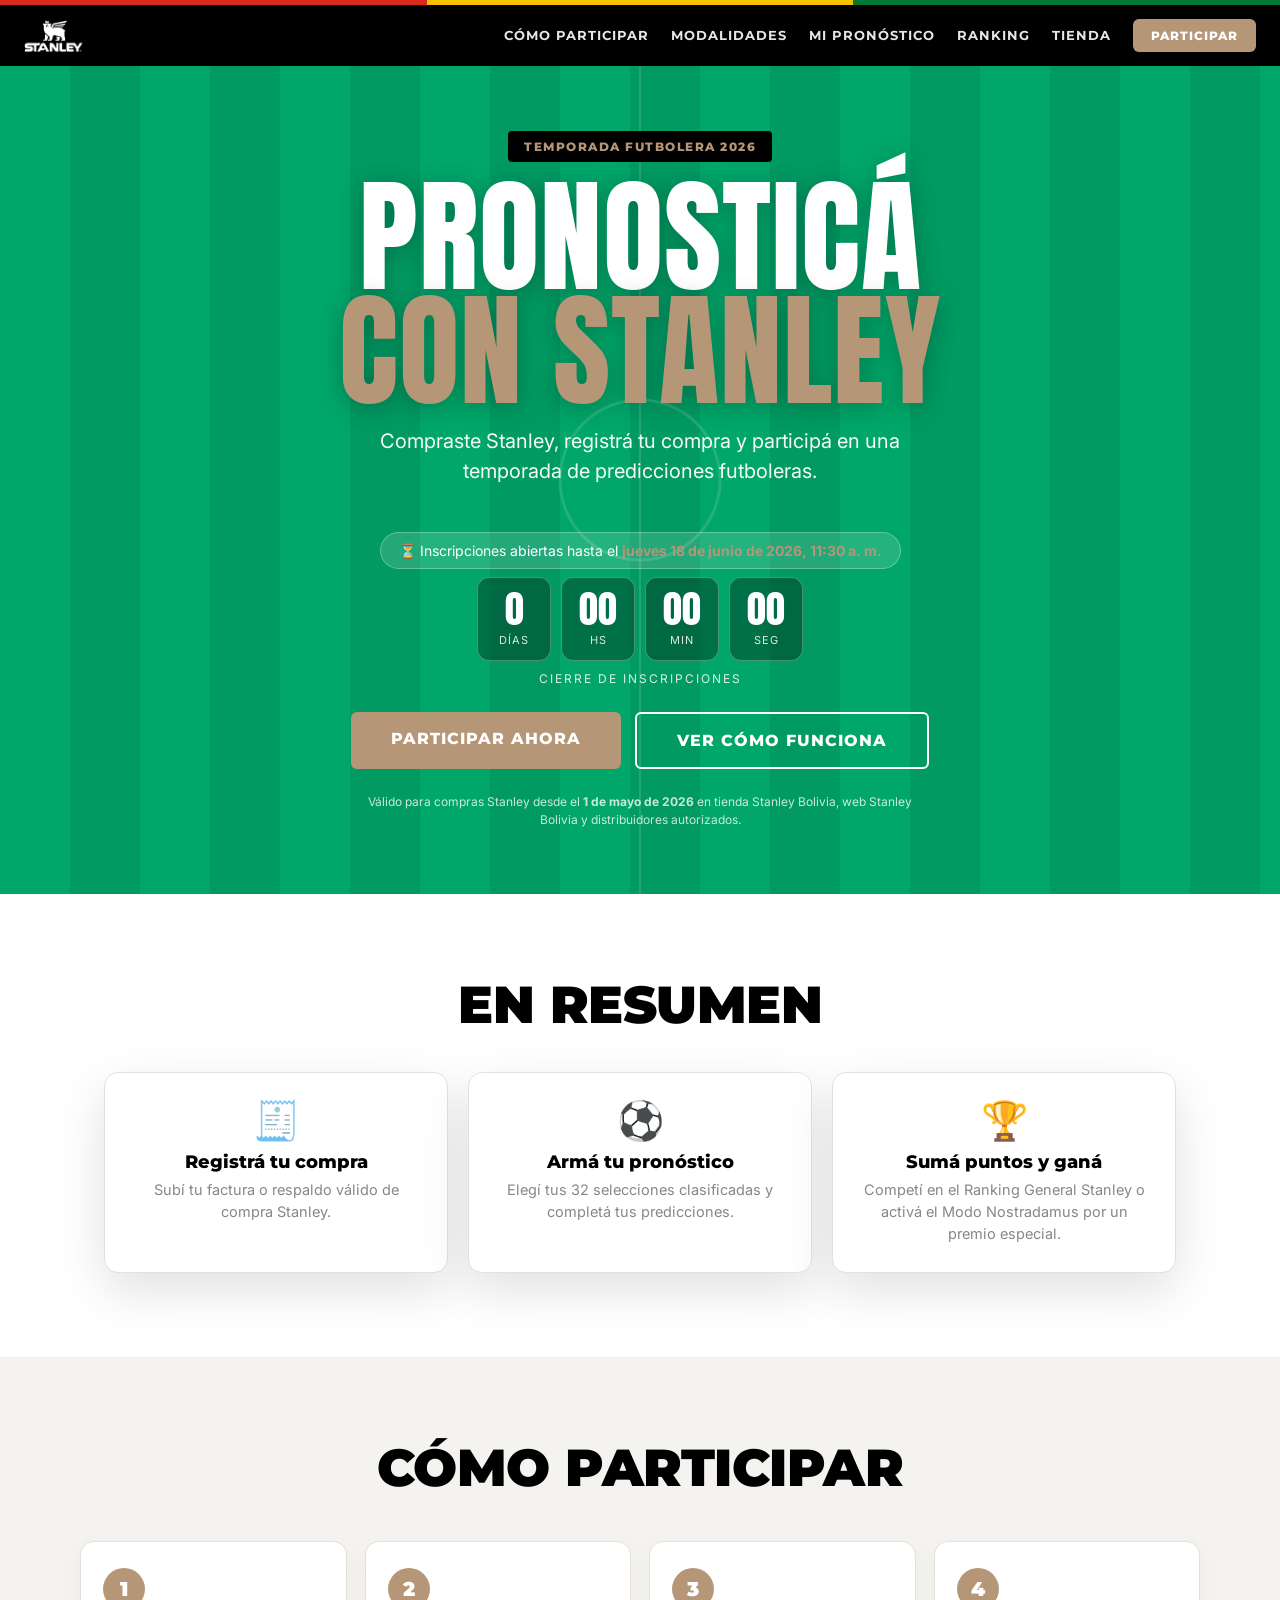
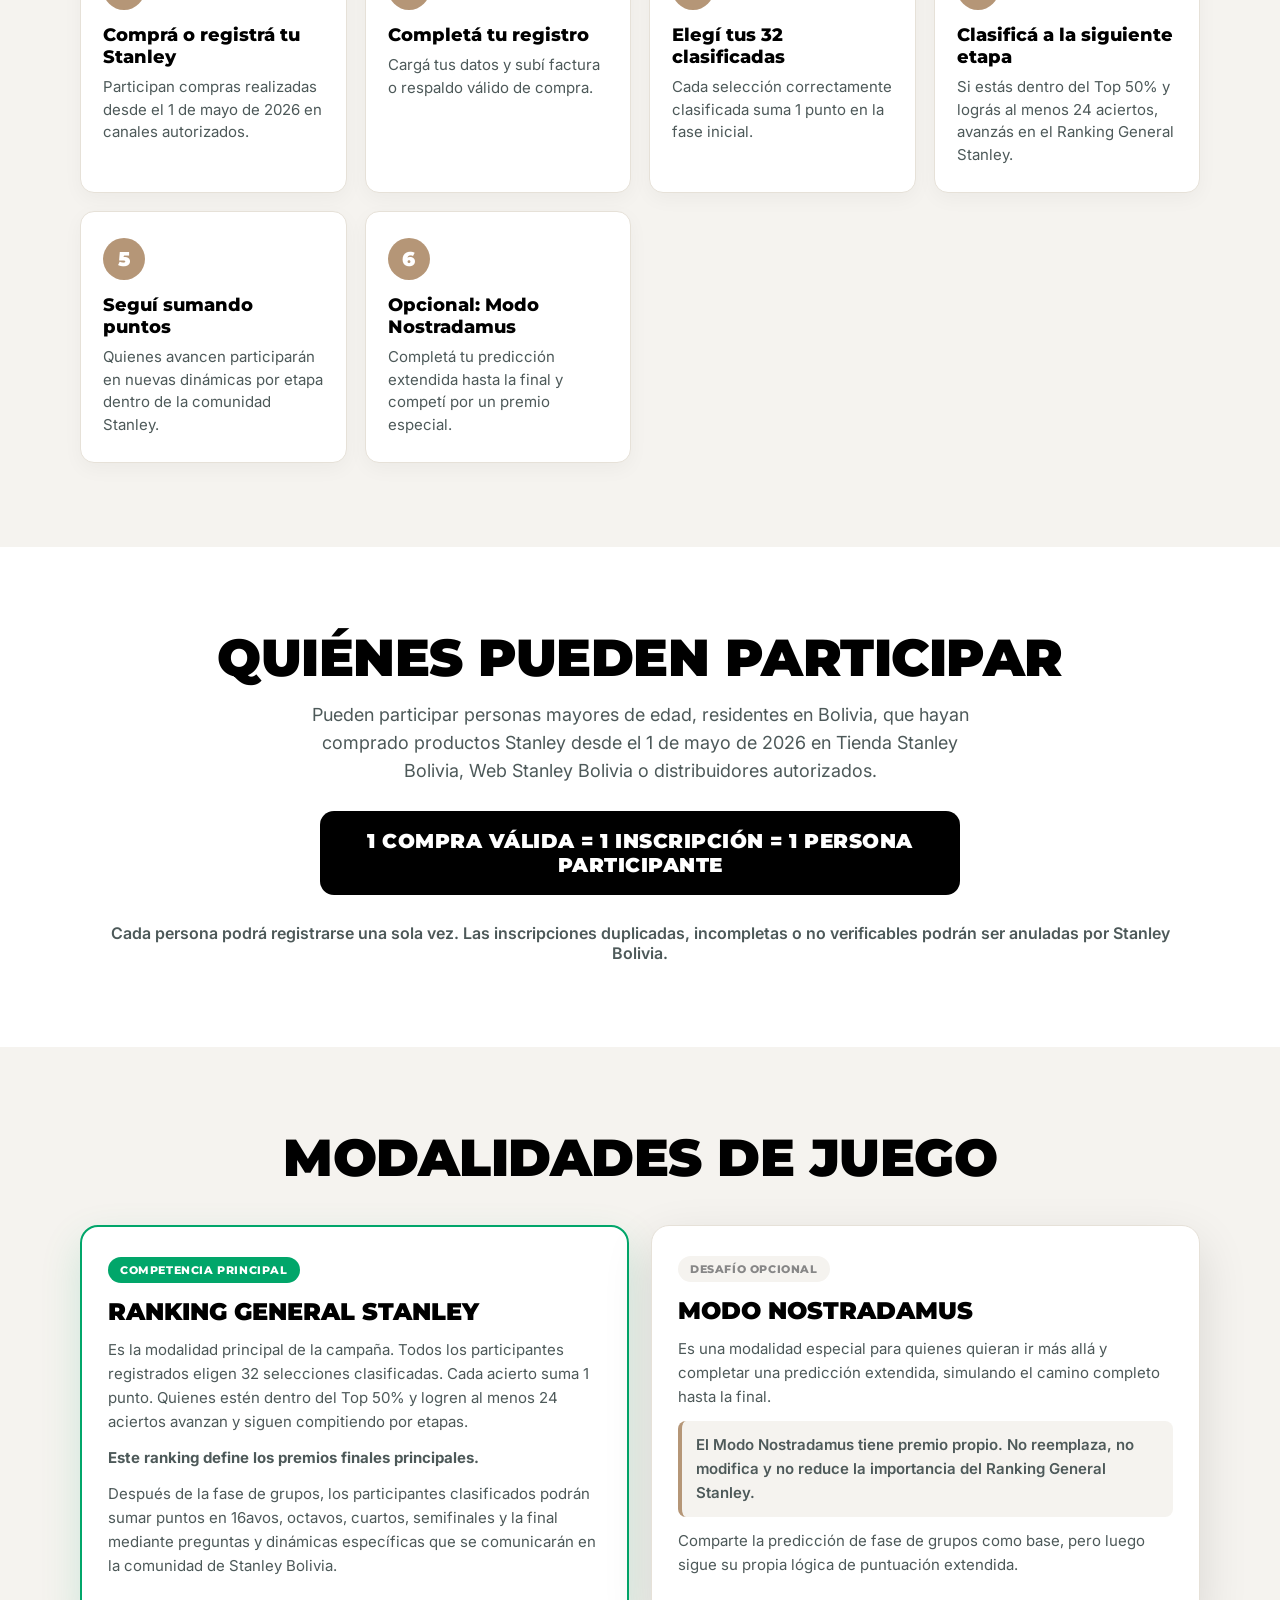
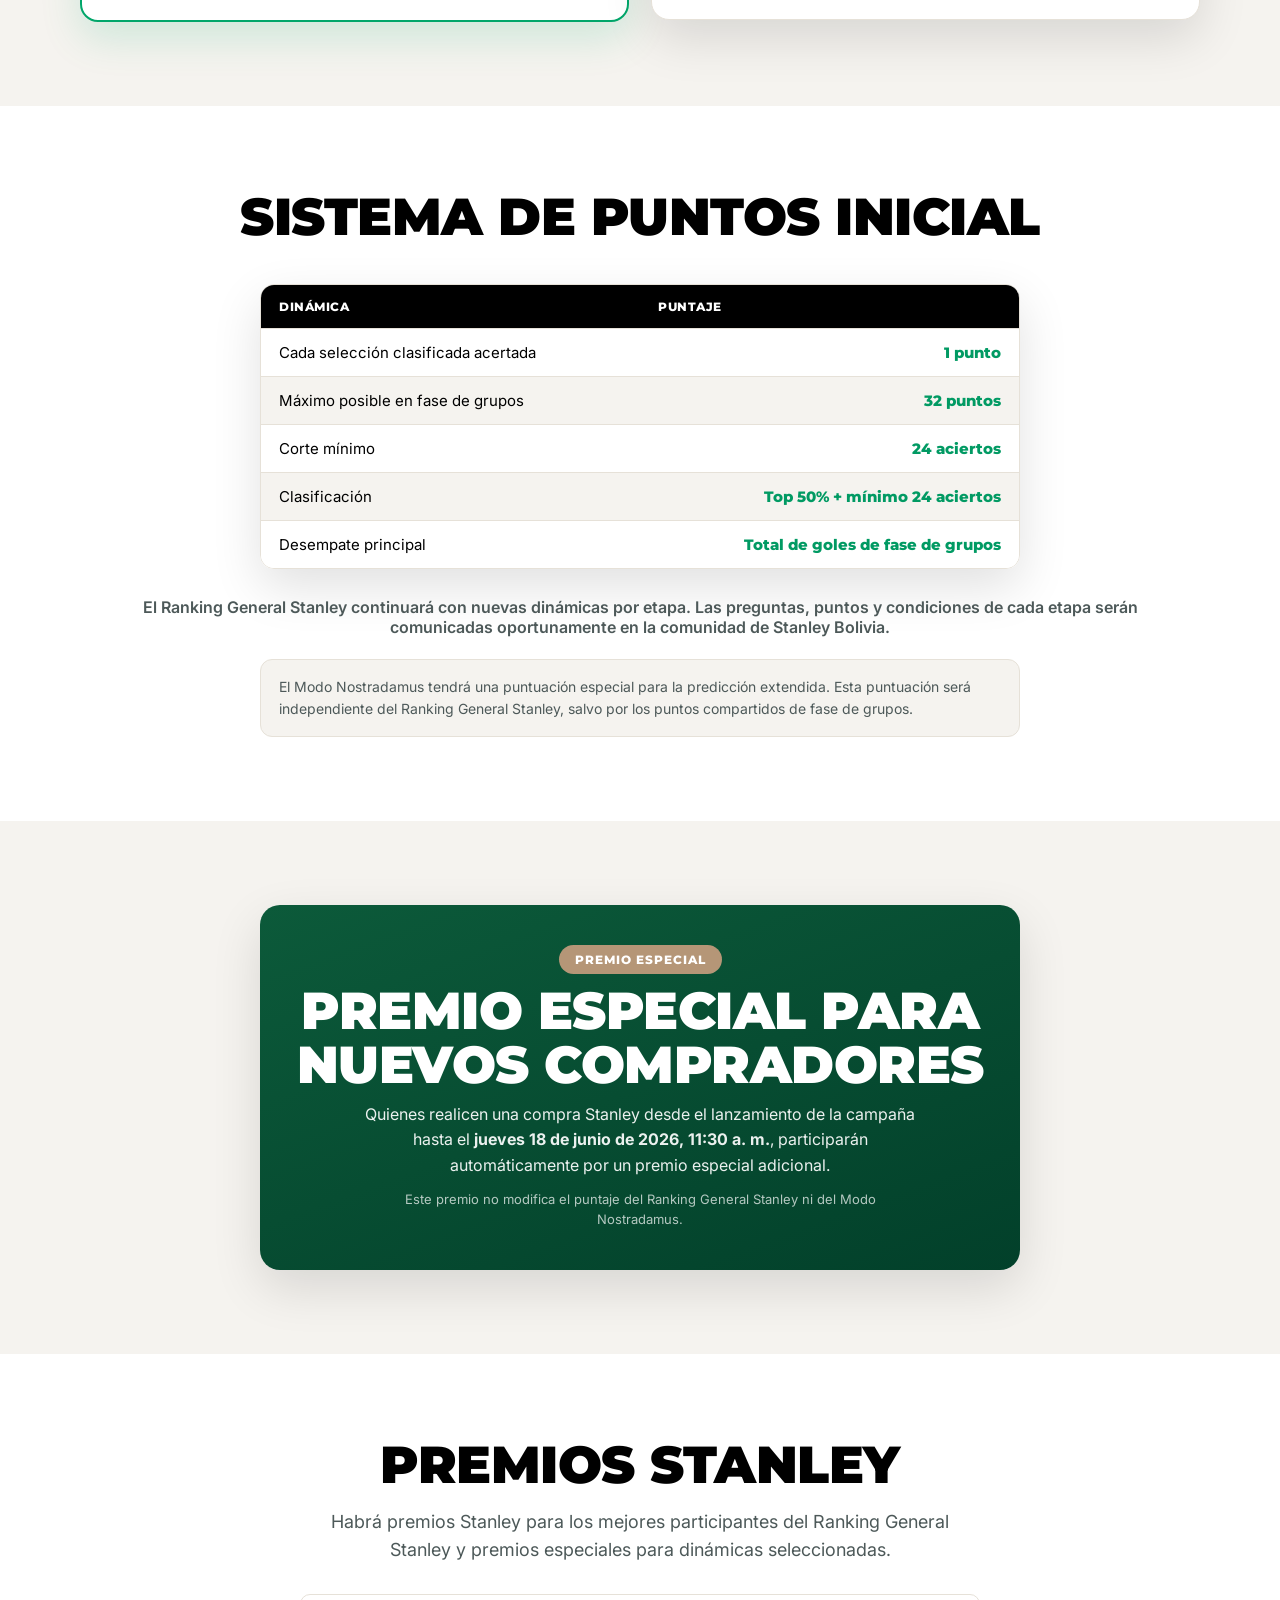
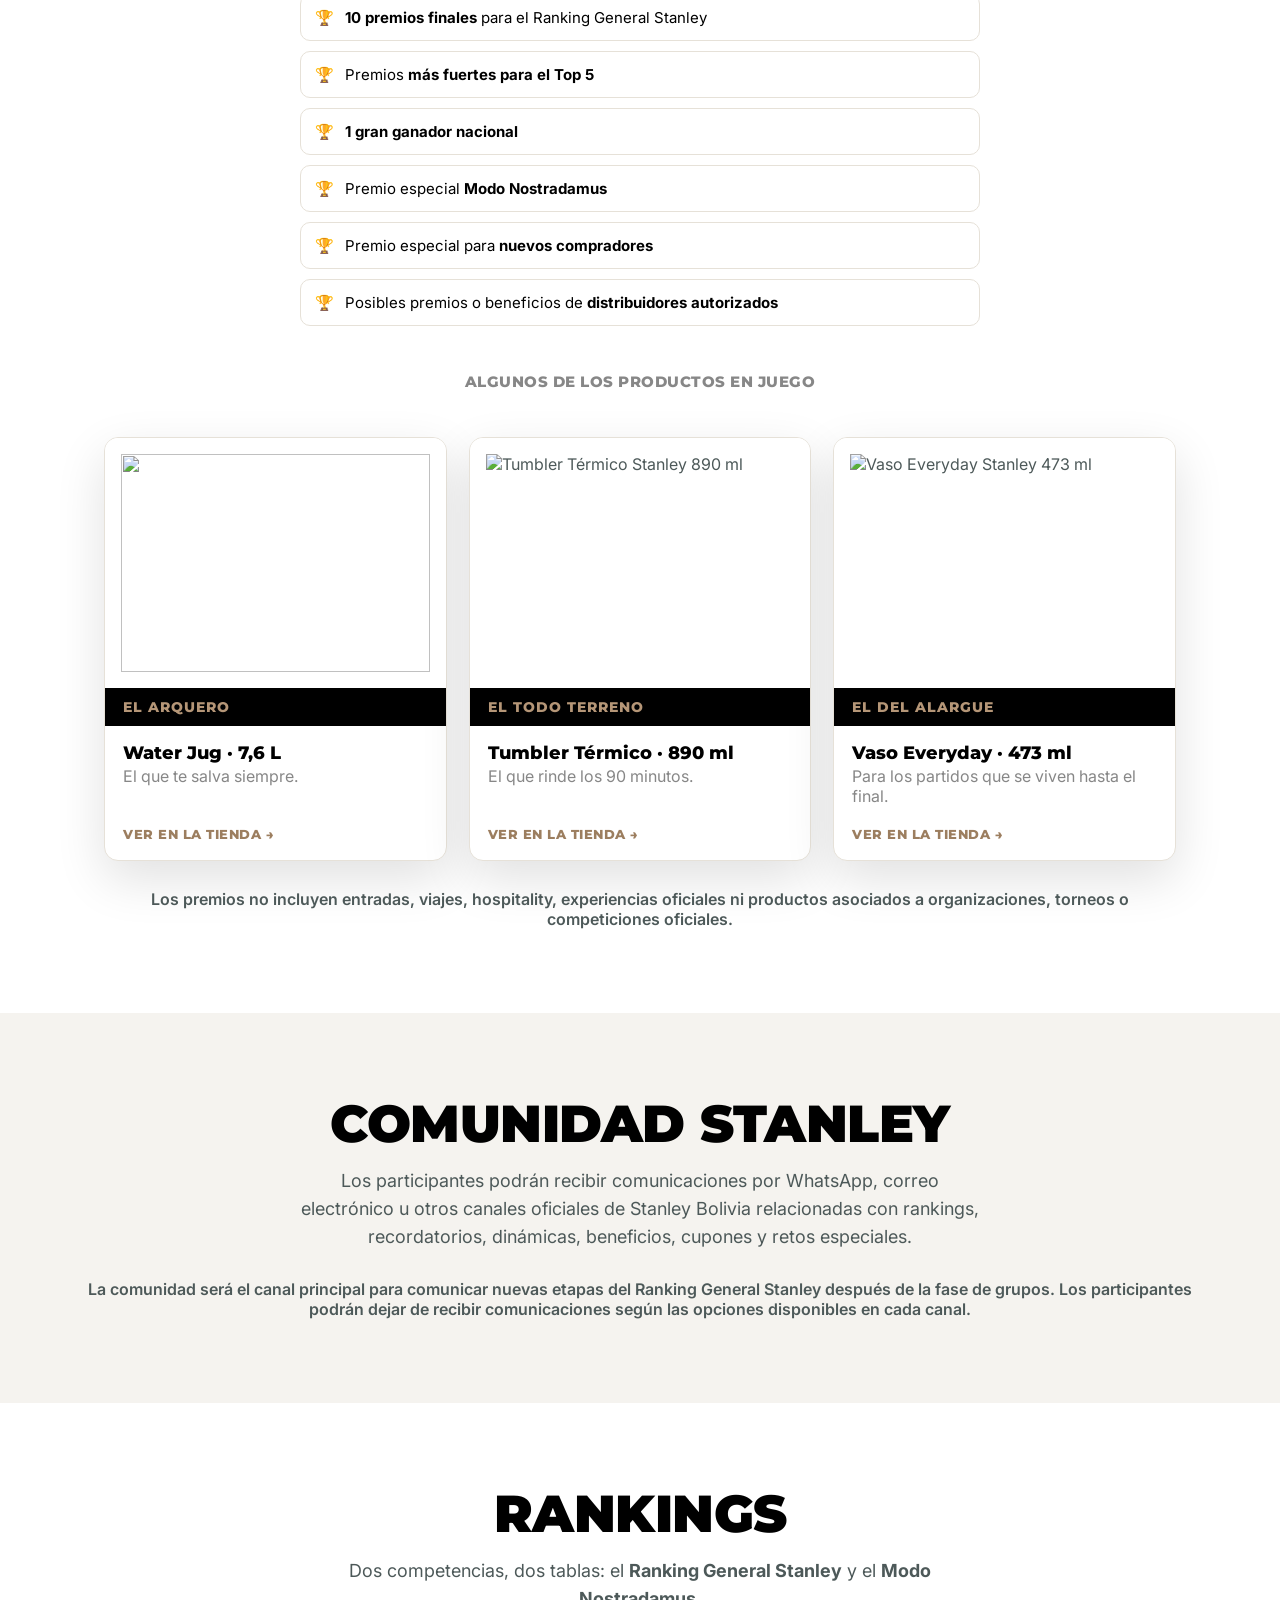
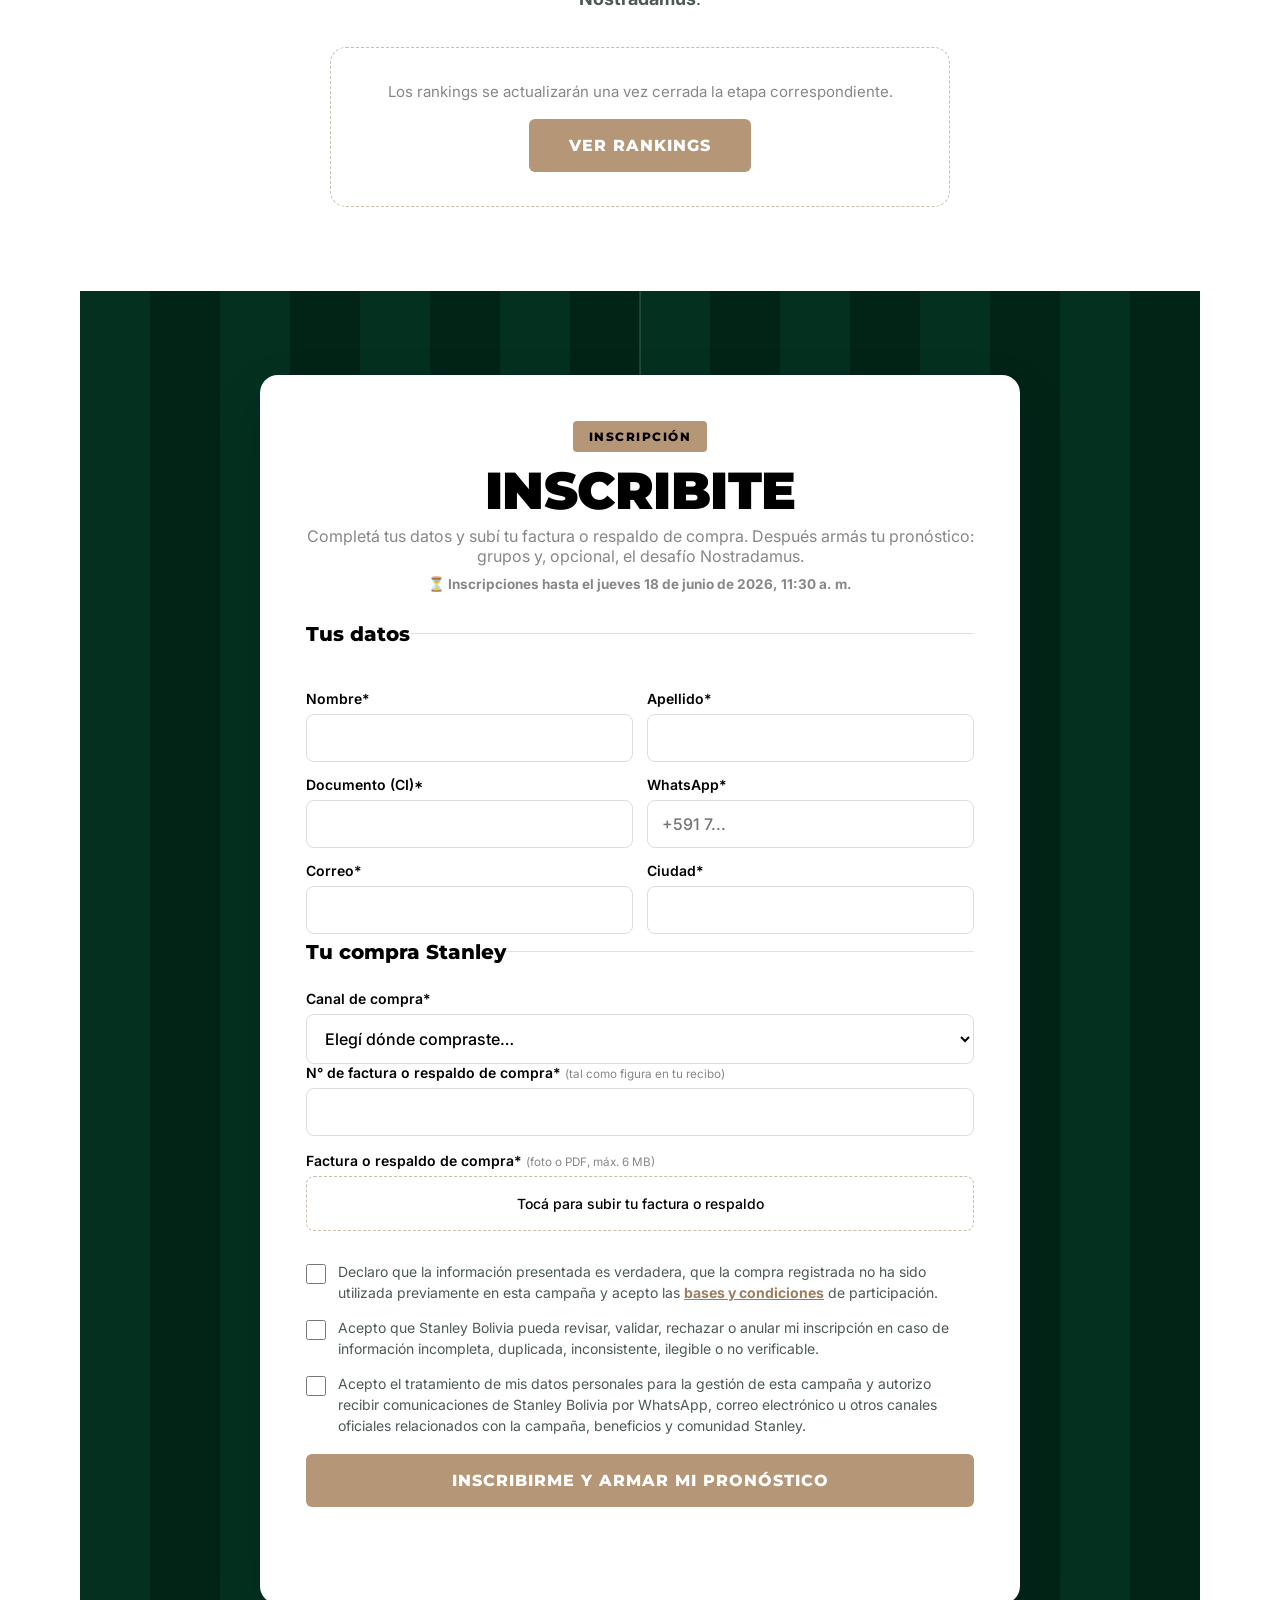
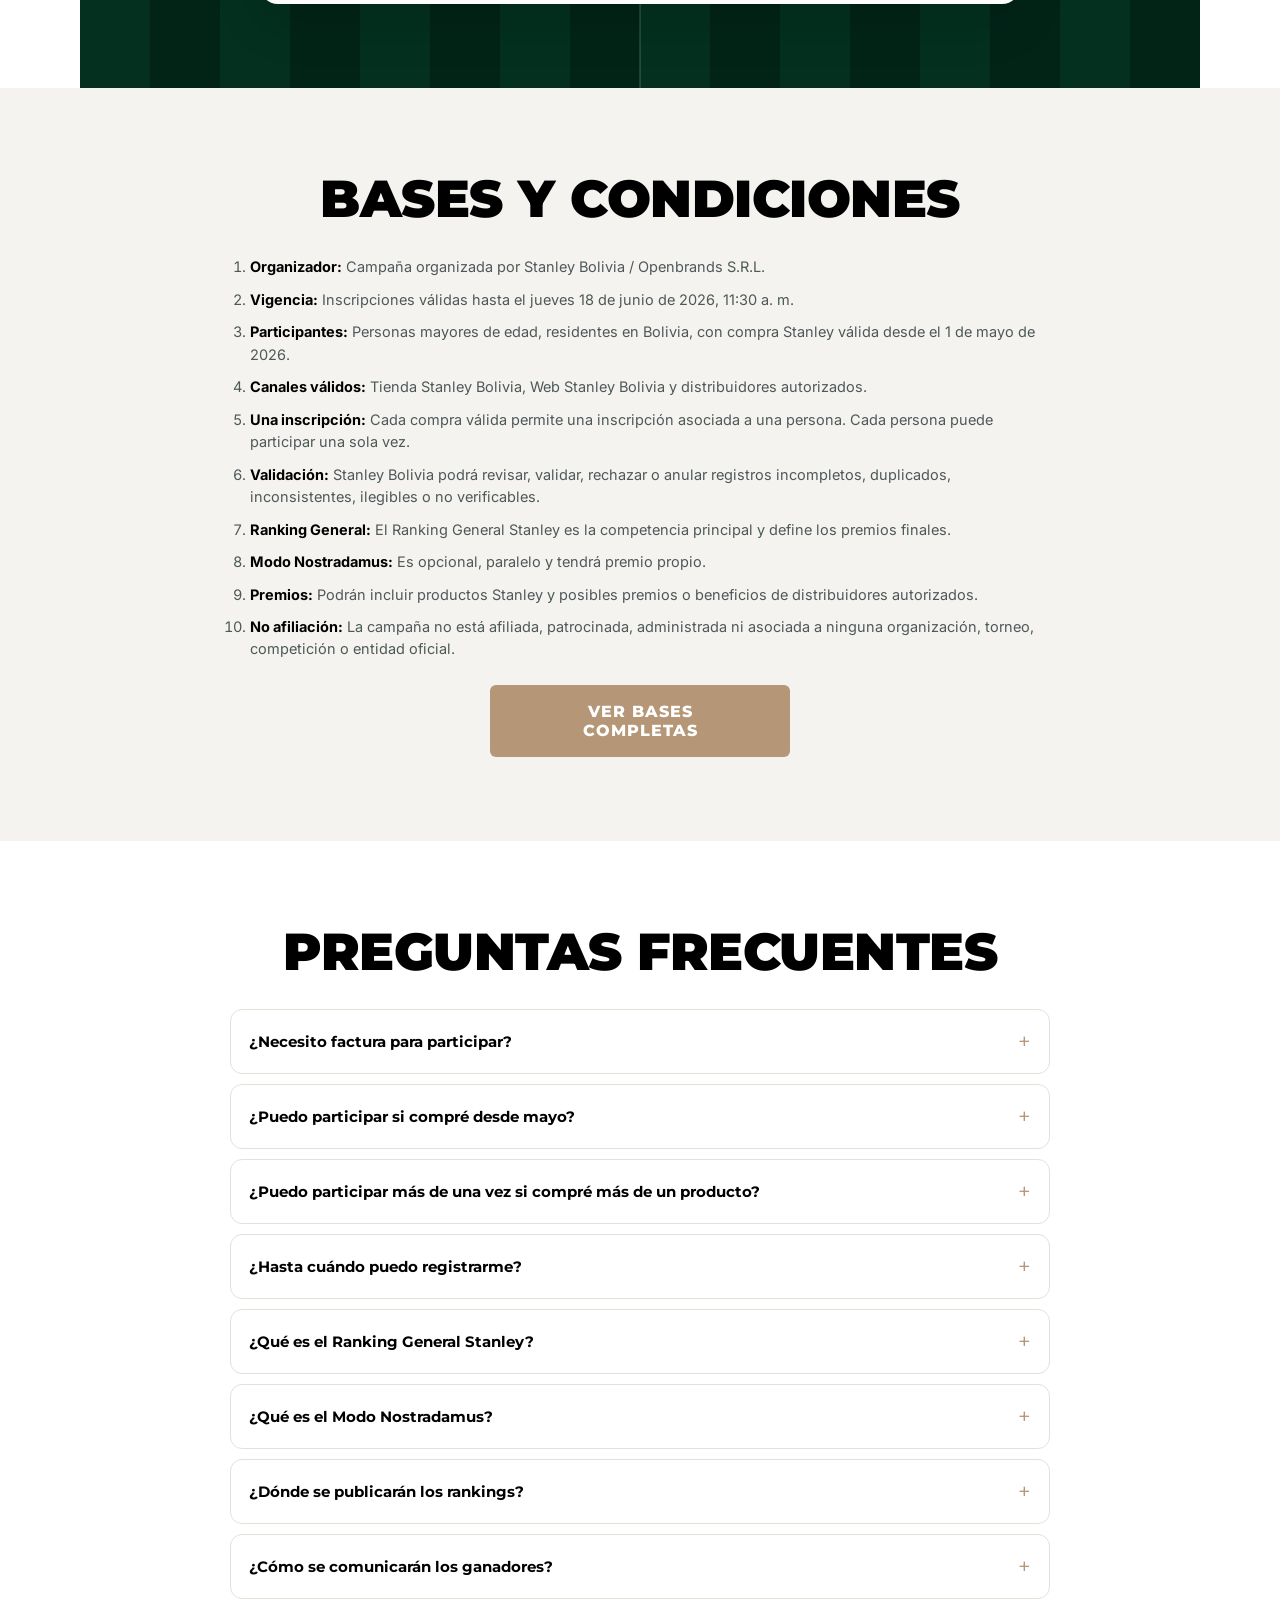
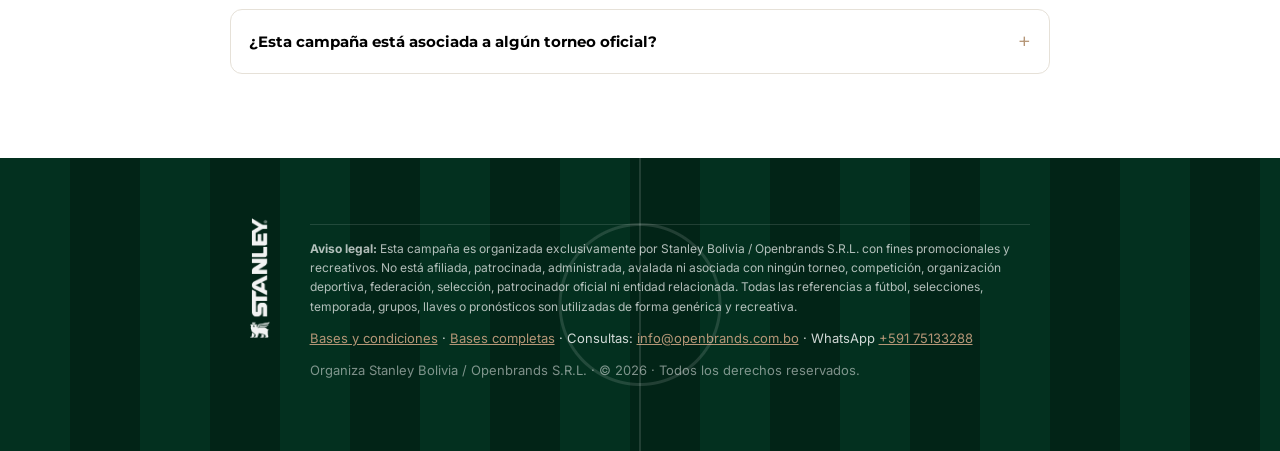
==== commit 65a63c23: "Texto: 'quiniela' -> 'pronostico' en todo lo visible (nav, titulos, imagenes, textos de compartir) C" ====
--- a/index.html
+++ b/index.html
@@ -4,7 +4,7 @@
 <meta charset="utf-8" />
 <meta name="viewport" content="width=device-width, initial-scale=1" />
 <title>Pronosticá con Stanley</title>
-<meta name="description" content="Comprá tu Stanley, registrá tu comprobante y armá tus pronósticos de la temporada futbolera. Subí en el ranking y ganá premios Stanley." />
+<meta name="description" content="Registrá tu compra Stanley y participá en una temporada de predicciones futboleras. Competí en el Ranking General Stanley o activá el Modo Nostradamus y ganá premios Stanley." />
 <meta property="og:title" content="Pronosticá con Stanley" />
 <meta property="og:description" content="Registrá tu compra Stanley, armá tus pronósticos de la temporada futbolera y ganá premios Stanley." />
 <meta property="og:type" content="website" />
@@ -28,16 +28,16 @@
 </head>
 <body>
 
-<!-- ===== FRANJA BOLIVIA (guiño Convocados) ===== -->
+<!-- ===== FRANJA BOLIVIA ===== -->
 <div class="flagbar" aria-hidden="true"></div>
 
 <!-- ===== NAV ===== -->
 <header class="nav">
   <img class="nav__logo" src="assets/logo-stanley-horizontal.png" alt="Stanley 1913" />
   <nav class="nav__links">
-    <a class="nav__link nav__link--hide-mobile" href="#como-funciona">Cómo se juega</a>
-    <a class="nav__link nav__link--hide-mobile" href="#premios">Premios</a>
-    <a class="nav__link" href="jugar.html">Mi quiniela</a>
+    <a class="nav__link nav__link--hide-mobile" href="#como-participar">Cómo participar</a>
+    <a class="nav__link nav__link--hide-mobile" href="#modalidades">Modalidades</a>
+    <a class="nav__link" href="jugar.html">Mi pronóstico</a>
     <a class="nav__link nav__link--etapa2" href="etapa2.html">Etapa 2</a>
     <a class="nav__link" href="ranking.html">Ranking</a>
     <a class="nav__link nav__link--hide-mobile" href="https://stanley1913.bo/collections/convocados-stanley" target="_blank" rel="noopener">Tienda</a>
@@ -47,11 +47,11 @@
 
 <!-- ===== BANNER DE FASE (solo en eliminatorias) ===== -->
 <a class="phase-banner" href="etapa2.html">
-  🏆 ¡Empezaron las eliminatorias! Predecí los partidos de hoy
+  ¡Empezaron los cruces eliminatorios! Cargá tus pronósticos
   <span class="phase-banner__cta">Ir a Etapa 2 →</span>
 </a>
 
-<!-- ===== HERO ===== -->
+<!-- ===== 1 · HERO ===== -->
 <section class="hero pitch">
   <div class="hero__inner">
     <span class="kicker">Temporada futbolera 2026</span>
@@ -69,7 +69,7 @@
 
     <div class="hero__cta only-inscripcion">
       <a href="#registro" class="btn btn--lg">Participar ahora</a>
-      <a href="#como-funciona" class="btn btn--lg btn--ghost">Ver cómo funciona</a>
+      <a href="#como-participar" class="btn btn--lg btn--ghost">Ver cómo funciona</a>
     </div>
     <div class="hero__cta only-eliminatorias">
       <a href="etapa2.html" class="btn btn--lg">Ver mis pronósticos →</a>
@@ -79,37 +79,101 @@
   </div>
 </section>
 
-<!-- ===== CÓMO FUNCIONA ===== -->
-<section class="section" id="como-funciona">
-  <h2 class="h2">¿Cómo se juega?</h2>
+<!-- ===== 2 · RESUMEN RÁPIDO ===== -->
+<section class="section" id="resumen">
+  <h2 class="h2">En resumen</h2>
+  <div class="info-cards">
+    <article class="info-card"><span class="info-card__ico">🧾</span><h3>Registrá tu compra</h3><p>Subí tu factura o respaldo válido de compra Stanley.</p></article>
+    <article class="info-card"><span class="info-card__ico">⚽</span><h3>Armá tu pronóstico</h3><p>Elegí tus 32 selecciones clasificadas y completá tus predicciones.</p></article>
+    <article class="info-card"><span class="info-card__ico">🏆</span><h3>Sumá puntos y ganá</h3><p>Competí en el Ranking General Stanley o activá el Modo Nostradamus por un premio especial.</p></article>
+  </div>
+</section>
+
+<!-- ===== 3 · CÓMO PARTICIPAR ===== -->
+<section class="section section--cream" id="como-participar">
+  <h2 class="h2">Cómo participar</h2>
   <div class="steps">
-    <article class="step">
-      <span class="step__n">1</span>
-      <h3>Comprá tu Stanley</h3>
-      <p>Conseguí tu Stanley en <a href="https://stanley1913.bo/collections/convocados-stanley" target="_blank" rel="noopener" style="color:var(--tan-dark);font-weight:700">stanley1913.bo</a> durante el período de la promoción y guardá tu comprobante.</p>
+    <article class="step"><span class="step__n">1</span><h3>Comprá o registrá tu Stanley</h3><p>Participan compras realizadas desde el 1 de mayo de 2026 en canales autorizados.</p></article>
+    <article class="step"><span class="step__n">2</span><h3>Completá tu registro</h3><p>Cargá tus datos y subí factura o respaldo válido de compra.</p></article>
+    <article class="step"><span class="step__n">3</span><h3>Elegí tus 32 clasificadas</h3><p>Cada selección correctamente clasificada suma 1 punto en la fase inicial.</p></article>
+    <article class="step"><span class="step__n">4</span><h3>Clasificá a la siguiente etapa</h3><p>Si estás dentro del Top 50% y lográs al menos 24 aciertos, avanzás en el Ranking General Stanley.</p></article>
+    <article class="step"><span class="step__n">5</span><h3>Seguí sumando puntos</h3><p>Quienes avancen participarán en nuevas dinámicas por etapa dentro de la comunidad Stanley.</p></article>
+    <article class="step"><span class="step__n">6</span><h3>Opcional: Modo Nostradamus</h3><p>Completá tu predicción extendida hasta la final y competí por un premio especial.</p></article>
+  </div>
+</section>
+
+<!-- ===== 4 · QUIÉNES PUEDEN PARTICIPAR ===== -->
+<section class="section" id="quienes">
+  <h2 class="h2">Quiénes pueden participar</h2>
+  <p class="section__lead">Pueden participar personas mayores de edad, residentes en Bolivia, que hayan comprado productos Stanley desde el 1 de mayo de 2026 en Tienda Stanley Bolivia, Web Stanley Bolivia o distribuidores autorizados.</p>
+  <div class="rule-band">1 compra válida = 1 inscripción = 1 persona participante</div>
+  <p class="section__foot">Cada persona podrá registrarse una sola vez. Las inscripciones duplicadas, incompletas o no verificables podrán ser anuladas por Stanley Bolivia.</p>
+</section>
+
+<!-- ===== 5 · MODALIDADES ===== -->
+<section class="section section--cream" id="modalidades">
+  <h2 class="h2">Modalidades de juego</h2>
+  <div class="modos">
+    <article class="modo modo--main">
+      <span class="modo__label modo__label--main">Competencia principal</span>
+      <h3 class="modo__title">Ranking General Stanley</h3>
+      <p>Es la modalidad principal de la campaña. Todos los participantes registrados eligen 32 selecciones clasificadas. Cada acierto suma 1 punto. Quienes estén dentro del Top 50% y logren al menos 24 aciertos avanzan y siguen compitiendo por etapas.</p>
+      <p class="modo__hl">Este ranking define los premios finales principales.</p>
+      <p>Después de la fase de grupos, los participantes clasificados podrán sumar puntos en 16avos, octavos, cuartos, semifinales y la final mediante preguntas y dinámicas específicas que se comunicarán en la comunidad de Stanley Bolivia.</p>
     </article>
-    <article class="step">
-      <span class="step__n">2</span>
-      <h3>Registrate</h3>
-      <p>Entrá acá, cargá tus datos y subí la foto de tu comprobante. Todo en un solo paso.</p>
+    <article class="modo modo--alt">
+      <span class="modo__label">Desafío opcional</span>
+      <h3 class="modo__title">Modo Nostradamus</h3>
+      <p>Es una modalidad especial para quienes quieran ir más allá y completar una predicción extendida, simulando el camino completo hasta la final.</p>
+      <p class="modo__note">El Modo Nostradamus tiene premio propio. No reemplaza, no modifica y no reduce la importancia del Ranking General Stanley.</p>
+      <p>Comparte la predicción de fase de grupos como base, pero luego sigue su propia lógica de puntuación extendida.</p>
     </article>
-    <article class="step">
-      <span class="step__n">3</span>
-      <h3>Armá tus pronósticos</h3>
-      <p>Elegí tus 32 selecciones, el campeón, la figura y más. Cada acierto suma puntos.</p>
-    </article>
-    <article class="step">
-      <span class="step__n">4</span>
-      <h3>Subí y ganá</h3>
-      <p>Pasá el corte, entrá a la comunidad y competí hasta el final por premios Stanley.</p>
-    </article>
-  </div>
-</section>
-
-<!-- ===== PREMIOS ===== -->
-<section class="section section--cream" id="premios">
-  <h2 class="h2">Tu equipo Stanley</h2>
-  <p class="section__lead">Cada producto juega su posición. A lo largo de la temporada se reparten <strong>hasta 15 premios Stanley</strong>: 5 intermedios y 10 finales para los mejores del ranking.</p>
+  </div>
+</section>
+
+<!-- ===== 6 · SISTEMA DE PUNTOS ===== -->
+<section class="section" id="puntos">
+  <h2 class="h2">Sistema de puntos inicial</h2>
+  <div class="ptable-wrap">
+    <table class="ptable">
+      <thead><tr><th>Dinámica</th><th>Puntaje</th></tr></thead>
+      <tbody>
+        <tr><td>Cada selección clasificada acertada</td><td>1 punto</td></tr>
+        <tr><td>Máximo posible en fase de grupos</td><td>32 puntos</td></tr>
+        <tr><td>Corte mínimo</td><td>24 aciertos</td></tr>
+        <tr><td>Clasificación</td><td>Top 50% + mínimo 24 aciertos</td></tr>
+        <tr><td>Desempate principal</td><td>Total de goles de fase de grupos</td></tr>
+      </tbody>
+    </table>
+  </div>
+  <p class="section__foot">El Ranking General Stanley continuará con nuevas dinámicas por etapa. Las preguntas, puntos y condiciones de cada etapa serán comunicadas oportunamente en la comunidad de Stanley Bolivia.</p>
+  <div class="note-card">El Modo Nostradamus tendrá una puntuación especial para la predicción extendida. Esta puntuación será independiente del Ranking General Stanley, salvo por los puntos compartidos de fase de grupos.</div>
+</section>
+
+<!-- ===== 7 · PREMIO NUEVOS COMPRADORES ===== -->
+<section class="section section--cream" id="nuevos">
+  <div class="newbuyers">
+    <span class="newbuyers__tag">Premio especial</span>
+    <h2 class="h2">Premio especial para nuevos compradores</h2>
+    <p>Quienes realicen una compra Stanley desde el lanzamiento de la campaña hasta el <strong>jueves 18 de junio de 2026, 11:30 a. m.</strong>, participarán automáticamente por un premio especial adicional.</p>
+    <p class="newbuyers__note">Este premio no modifica el puntaje del Ranking General Stanley ni del Modo Nostradamus.</p>
+  </div>
+</section>
+
+<!-- ===== 8 · PREMIOS ===== -->
+<section class="section" id="premios">
+  <h2 class="h2">Premios Stanley</h2>
+  <p class="section__lead">Habrá premios Stanley para los mejores participantes del Ranking General Stanley y premios especiales para dinámicas seleccionadas.</p>
+  <ul class="prize-list">
+    <li><strong>10 premios finales</strong> para el Ranking General Stanley</li>
+    <li>Premios <strong>más fuertes para el Top 5</strong></li>
+    <li><strong>1 gran ganador nacional</strong></li>
+    <li>Premio especial <strong>Modo Nostradamus</strong></li>
+    <li>Premio especial para <strong>nuevos compradores</strong></li>
+    <li>Posibles premios o beneficios de <strong>distribuidores autorizados</strong></li>
+  </ul>
+
+  <h3 class="prizes__sub">Algunos de los productos en juego</h3>
   <div class="prizes">
     <a class="prize" href="https://stanley1913.bo/collections/camping/products/nevera-adventure-fast-flow-7-6-lts-pool-stanley" target="_blank" rel="noopener">
       <div class="prize__media" data-carousel>
@@ -147,14 +211,31 @@
       <span class="prize__cta">Ver en la tienda →</span>
     </a>
   </div>
-  <p class="section__foot">Y muchos más en juego para el Top 10 del ranking general.</p>
-</section>
-
-<!-- ===== REGISTRO ===== -->
+  <p class="section__foot">Los premios no incluyen entradas, viajes, hospitality, experiencias oficiales ni productos asociados a organizaciones, torneos o competiciones oficiales.</p>
+</section>
+
+<!-- ===== 9 · COMUNIDAD STANLEY ===== -->
+<section class="section section--cream" id="comunidad">
+  <h2 class="h2">Comunidad Stanley</h2>
+  <p class="section__lead">Los participantes podrán recibir comunicaciones por WhatsApp, correo electrónico u otros canales oficiales de Stanley Bolivia relacionadas con rankings, recordatorios, dinámicas, beneficios, cupones y retos especiales.</p>
+  <p class="section__foot">La comunidad será el canal principal para comunicar nuevas etapas del Ranking General Stanley después de la fase de grupos. Los participantes podrán dejar de recibir comunicaciones según las opciones disponibles en cada canal.</p>
+</section>
+
+<!-- ===== 10 · RANKINGS ===== -->
+<section class="section" id="rankings">
+  <h2 class="h2">Rankings</h2>
+  <p class="section__lead">Dos competencias, dos tablas: el <strong>Ranking General Stanley</strong> y el <strong>Modo Nostradamus</strong>.</p>
+  <div class="rank-preview">
+    <p class="rank-empty">Los rankings se actualizarán una vez cerrada la etapa correspondiente.</p>
+    <a class="btn btn--lg" href="ranking.html">Ver rankings</a>
+  </div>
+</section>
+
+<!-- ===== 11 · REGISTRO ===== -->
 <section class="section pitch pitch--dark" id="registro">
   <div class="form-card">
     <header class="form-card__head">
-      <span class="kicker kicker--dark">Paso 1 · Inscripción</span>
+      <span class="kicker kicker--dark">Inscripción</span>
       <h2 class="h2">Inscribite</h2>
       <p>Completá tus datos y subí tu factura o respaldo de compra. Después armás tu pronóstico: grupos y, opcional, el desafío Nostradamus.</p>
       <p class="form-deadline">⏳ Inscripciones hasta el <strong>jueves 18 de junio de 2026, 11:30 a. m.</strong></p>
@@ -208,40 +289,107 @@
 
       <p class="form-error" id="form-error" hidden></p>
       <button type="submit" class="btn btn--lg btn--full" id="submit">Inscribirme y armar mi pronóstico</button>
+      <p class="form-fine">Tu registro será revisado. Si cumple con las condiciones de participación, quedarás habilitado para competir en Pronosticá con Stanley.</p>
     </form>
   </div>
 
-  <!-- CONFIRMACIÓN -->
+  <!-- CONFIRMACIÓN (no se usa: tras enviar vamos directo a la quiniela) -->
   <div class="confirm" id="confirm" hidden>
     <div class="confirm__card">
       <div class="confirm__check">✓</div>
-      <h2>¡Inscripción lista!</h2>
-      <p>Ya estás dentro. Ahora armá tu quiniela: elegí los clasificados de cada grupo y, cuando se conozcan los partidos, las llaves hasta la final.</p>
+      <h2>¡Registro recibido!</h2>
+      <p>Revisaremos tu información y, si cumple con las condiciones, quedarás habilitado para competir. Ahora armá tu pronóstico.</p>
       <div class="hero__cta">
-        <a class="btn btn--lg" href="jugar.html">Armar mi quiniela →</a>
+        <a class="btn btn--lg" href="jugar.html">Armar mi pronóstico →</a>
         <a class="btn btn--lg" id="wa-cta" href="#" target="_blank" rel="noopener" style="background:var(--green)">Sumate a la comunidad</a>
       </div>
     </div>
   </div>
 </section>
 
-<!-- ===== COMUNIDAD ===== -->
-<section class="section section--cream" id="comunidad">
-  <h2 class="h2">La comunidad sigue después del pitazo</h2>
-  <p class="section__lead">Quienes pasen el primer corte entran a la comunidad oficial de WhatsApp: rankings, recordatorios, retos y beneficios durante toda la temporada.</p>
-</section>
-
-<!-- ===== FOOTER ===== -->
-<footer class="footer pitch pitch--dark" id="bases">
+<!-- ===== 12 · BASES Y CONDICIONES ===== -->
+<section class="section section--cream" id="bases">
+  <h2 class="h2">Bases y condiciones</h2>
+  <ol class="bases-list">
+    <li><strong>Organizador:</strong> Campaña organizada por Stanley Bolivia / Openbrands S.R.L.</li>
+    <li><strong>Vigencia:</strong> Inscripciones válidas hasta el jueves 18 de junio de 2026, 11:30 a. m.</li>
+    <li><strong>Participantes:</strong> Personas mayores de edad, residentes en Bolivia, con compra Stanley válida desde el 1 de mayo de 2026.</li>
+    <li><strong>Canales válidos:</strong> Tienda Stanley Bolivia, Web Stanley Bolivia y distribuidores autorizados.</li>
+    <li><strong>Una inscripción:</strong> Cada compra válida permite una inscripción asociada a una persona. Cada persona puede participar una sola vez.</li>
+    <li><strong>Validación:</strong> Stanley Bolivia podrá revisar, validar, rechazar o anular registros incompletos, duplicados, inconsistentes, ilegibles o no verificables.</li>
+    <li><strong>Ranking General:</strong> El Ranking General Stanley es la competencia principal y define los premios finales.</li>
+    <li><strong>Modo Nostradamus:</strong> Es opcional, paralelo y tendrá premio propio.</li>
+    <li><strong>Premios:</strong> Podrán incluir productos Stanley y posibles premios o beneficios de distribuidores autorizados.</li>
+    <li><strong>No afiliación:</strong> La campaña no está afiliada, patrocinada, administrada ni asociada a ninguna organización, torneo, competición o entidad oficial.</li>
+  </ol>
+  <button class="btn btn--lg" type="button" onclick="document.getElementById('bases-modal').showModal()">Ver bases completas</button>
+</section>
+
+<!-- ===== 13 · PREGUNTAS FRECUENTES ===== -->
+<section class="section" id="faq">
+  <h2 class="h2">Preguntas frecuentes</h2>
+  <div class="faq">
+    <details class="faq-item"><summary>¿Necesito factura para participar?</summary><p>Debés cargar factura o respaldo válido de compra. Stanley Bolivia podrá revisar y validar la información presentada.</p></details>
+    <details class="faq-item"><summary>¿Puedo participar si compré desde mayo?</summary><p>Sí. Participan compras realizadas desde el 1 de mayo de 2026 en canales autorizados.</p></details>
+    <details class="faq-item"><summary>¿Puedo participar más de una vez si compré más de un producto?</summary><p>No. Cada persona puede registrarse una sola vez.</p></details>
+    <details class="faq-item"><summary>¿Hasta cuándo puedo registrarme?</summary><p>Hasta el jueves 18 de junio de 2026, 11:30 a. m.</p></details>
+    <details class="faq-item"><summary>¿Qué es el Ranking General Stanley?</summary><p>Es la competencia principal de la campaña. Inicia con la elección de 32 selecciones clasificadas y continúa con dinámicas por etapa.</p></details>
+    <details class="faq-item"><summary>¿Qué es el Modo Nostradamus?</summary><p>Es un desafío opcional para completar una predicción extendida hasta la final. Tiene premio propio y no reemplaza al Ranking General Stanley.</p></details>
+    <details class="faq-item"><summary>¿Dónde se publicarán los rankings?</summary><p>En la sección de rankings de la página y/o en canales oficiales de Stanley Bolivia.</p></details>
+    <details class="faq-item"><summary>¿Cómo se comunicarán los ganadores?</summary><p>Stanley Bolivia podrá comunicar a los ganadores por WhatsApp, correo electrónico o canales oficiales.</p></details>
+    <details class="faq-item"><summary>¿Esta campaña está asociada a algún torneo oficial?</summary><p>No. Es una campaña recreativa de Stanley Bolivia y no está afiliada, patrocinada ni administrada por ninguna organización, torneo o competición oficial.</p></details>
+  </div>
+</section>
+
+<!-- ===== 14 · FOOTER / DISCLAIMER ===== -->
+<footer class="footer pitch pitch--dark">
   <img class="footer__logo" src="assets/logo-stanley-vertical.png" alt="Stanley" />
   <div class="footer__legal">
-    <h3>Bases y condiciones</h3>
-    <p>Campaña organizada por <strong>Stanley Bolivia / Openbrands S.R.L.</strong> Válida para compras de productos Stanley realizadas desde el <strong>1 de mayo de 2026</strong> en Tienda Stanley Bolivia, Web Stanley Bolivia (<a href="https://stanley1913.bo" target="_blank" rel="noopener">stanley1913.bo</a>) y distribuidores autorizados. Inscripciones hasta el <strong>jueves 18 de junio de 2026, 11:30 a. m.</strong> Participan personas mayores de edad residentes en Bolivia. Cada compra válida permite una inscripción por persona y requiere factura o respaldo válido de compra. Stanley Bolivia podrá revisar, validar, rechazar o anular registros incompletos, duplicados, inconsistentes, ilegibles o no verificables.</p>
     <p class="disclaimer"><strong>Aviso legal:</strong> Esta campaña es organizada exclusivamente por Stanley Bolivia / Openbrands S.R.L. con fines promocionales y recreativos. No está afiliada, patrocinada, administrada, avalada ni asociada con ningún torneo, competición, organización deportiva, federación, selección, patrocinador oficial ni entidad relacionada. Todas las referencias a fútbol, selecciones, temporada, grupos, llaves o pronósticos son utilizadas de forma genérica y recreativa.</p>
-    <p>Consultas: <a href="mailto:info@openbrands.com.bo">info@openbrands.com.bo</a> · WhatsApp <a href="https://wa.me/59175133288" target="_blank" rel="noopener">+591 75133288</a></p>
-    <p class="footer__copy">© 2026 Openbrands S.R.L. · Stanley 1913 Bolivia · Todos los derechos reservados.</p>
+    <p class="footer__links">
+      <a href="#bases">Bases y condiciones</a> ·
+      <a href="#" onclick="document.getElementById('bases-modal').showModal();return false;">Bases completas</a> ·
+      Consultas: <a href="mailto:info@openbrands.com.bo">info@openbrands.com.bo</a> ·
+      WhatsApp <a href="https://wa.me/59175133288" target="_blank" rel="noopener">+591 75133288</a>
+    </p>
+    <p class="footer__copy">Organiza Stanley Bolivia / Openbrands S.R.L. · © 2026 · Todos los derechos reservados.</p>
   </div>
 </footer>
+
+<!-- ===== MODAL: BASES COMPLETAS ===== -->
+<dialog id="bases-modal" class="bases-modal">
+  <div class="bases-modal__head">
+    <h3>Bases y condiciones completas</h3>
+    <button type="button" class="bases-modal__x" onclick="this.closest('dialog').close()" aria-label="Cerrar">×</button>
+  </div>
+  <div class="bases-modal__body">
+    <p><strong>Organizador.</strong> Stanley Bolivia / Openbrands S.R.L.</p>
+    <p><strong>Nombre de la campaña.</strong> "Pronosticá con Stanley".</p>
+    <p><strong>Territorio.</strong> Estado Plurinacional de Bolivia.</p>
+    <p><strong>Vigencia.</strong> Inscripciones válidas hasta el jueves 18 de junio de 2026, 11:30 a. m. Después de ese horario no se aceptan nuevos registros para rankings ni premios.</p>
+    <p><strong>Participantes habilitados.</strong> Personas mayores de edad, residentes en Bolivia.</p>
+    <p><strong>Compras válidas.</strong> Compras de productos Stanley realizadas desde el 1 de mayo de 2026.</p>
+    <p><strong>Canales válidos.</strong> Tienda Stanley Bolivia, Web Stanley Bolivia y distribuidores autorizados.</p>
+    <p><strong>Respaldo válido de compra.</strong> Se requiere factura o respaldo válido de compra, sujeto a revisión y validación.</p>
+    <p><strong>Una inscripción por persona.</strong> Cada compra válida permite una inscripción asociada a una persona. Cada persona puede participar una sola vez.</p>
+    <p><strong>Registros duplicados.</strong> Los registros incompletos, duplicados, inconsistentes, ilegibles o no verificables podrán ser anulados.</p>
+    <p><strong>Mecánica del Ranking General Stanley.</strong> Modalidad principal. Cada participante elige 32 selecciones clasificadas; cada acierto suma 1 punto (máximo 32). Avanzan quienes estén dentro del Top 50% y logren al menos 24 aciertos. Continúa con dinámicas por etapa.</p>
+    <p><strong>Mecánica del Modo Nostradamus.</strong> Desafío opcional y paralelo: predicción extendida hasta la final, con puntuación propia. Comparte la base de fase de grupos pero tiene su propia lógica.</p>
+    <p><strong>Sistema de puntos.</strong> Fase de grupos: 1 punto por selección clasificada acertada. Las dinámicas posteriores se comunicarán oportunamente.</p>
+    <p><strong>Desempates.</strong> Desempate principal por total de goles de fase de grupos.</p>
+    <p><strong>Premios.</strong> Productos Stanley para los mejores del Ranking General Stanley y premios especiales para dinámicas seleccionadas; posibles premios o beneficios de distribuidores autorizados.</p>
+    <p><strong>Premio especial para nuevos compradores.</strong> Quienes compren Stanley dentro del período de campaña participan por un premio especial adicional, sin modificar el puntaje de las modalidades.</p>
+    <p><strong>Premio especial Modo Nostradamus.</strong> Premio propio para la predicción extendida más certera.</p>
+    <p><strong>Comunicación de ganadores.</strong> Stanley Bolivia podrá comunicar a los ganadores por WhatsApp, correo electrónico u otros canales oficiales.</p>
+    <p><strong>Entrega de premios.</strong> Coordinada por Stanley Bolivia con los ganadores válidos.</p>
+    <p><strong>Causales de descalificación.</strong> Información falsa, compras no válidas, registros duplicados o cualquier intento de fraude.</p>
+    <p><strong>Uso de datos personales.</strong> Los datos se utilizan para la gestión de la campaña y las comunicaciones autorizadas por el participante.</p>
+    <p><strong>Comunidad WhatsApp.</strong> Canal principal de comunicación de etapas, recordatorios y beneficios. El participante puede dejar de recibir comunicaciones.</p>
+    <p><strong>Dinámicas complementarias.</strong> Podrán existir dinámicas adicionales comunicadas en los canales oficiales.</p>
+    <p><strong>No afiliación oficial.</strong> La campaña no está afiliada, patrocinada, administrada, avalada ni asociada con ningún torneo, competición, organización deportiva, federación, selección, patrocinador oficial ni entidad relacionada.</p>
+    <p><strong>Modificaciones.</strong> Stanley Bolivia podrá modificar fechas, mecánicas o premios por causas operativas, comunicándolo por sus canales oficiales.</p>
+  </div>
+</dialog>
 
 <script src="config.js"></script>
 <script src="phase.js"></script>
--- a/styles.css
+++ b/styles.css
@@ -13,7 +13,8 @@
 }
 *{box-sizing:border-box;margin:0}
 html{scroll-behavior:smooth}
-body{font-family:'Inter',system-ui,sans-serif;color:var(--text);background:var(--paper);-webkit-font-smoothing:antialiased}
+html{overflow-x:hidden}
+body{font-family:'Inter',system-ui,sans-serif;color:var(--text);background:var(--paper);-webkit-font-smoothing:antialiased;overflow-x:hidden}
 img{max-width:100%;display:block}
 a{color:inherit}
 
@@ -260,27 +261,129 @@
 .score-row--final>span:first-child{font-family:'Montserrat',sans-serif;font-weight:800;text-transform:uppercase;letter-spacing:.3px}
 .score-row--final .score-v{font-size:20px}
 
+/* ===== secciones del brief (resumen, modalidades, puntos, premios, bases, faq) ===== */
+.info-cards{display:grid;grid-template-columns:repeat(3,1fr);gap:20px;margin-top:40px}
+.info-card{background:var(--paper);border:1px solid var(--line-soft);border-radius:var(--r);padding:28px 22px;text-align:center;box-shadow:var(--shadow)}
+.info-card__ico{font-size:38px;line-height:1}
+.info-card h3{font-family:'Montserrat',sans-serif;font-weight:800;font-size:18px;color:var(--ink);margin:12px 0 6px}
+.info-card p{color:var(--text-soft);font-size:14.5px;line-height:1.5}
+
+.rule-band{max-width:640px;margin:26px auto 0;text-align:center;background:var(--ink);color:#fff;
+  font-family:'Montserrat',sans-serif;font-weight:900;text-transform:uppercase;letter-spacing:.5px;
+  font-size:clamp(14px,2.4vw,20px);padding:18px 22px;border-radius:14px}
+
+.modos{display:grid;grid-template-columns:1fr 1fr;gap:22px;margin-top:40px;align-items:start}
+.modo{background:var(--paper);border:1px solid var(--line-soft);border-radius:18px;padding:30px 26px;box-shadow:var(--shadow)}
+.modo--main{border:2px solid var(--green);box-shadow:0 16px 40px rgba(1,166,106,.16)}
+.modo__label{display:inline-block;font-family:'Montserrat',sans-serif;font-weight:800;text-transform:uppercase;
+  letter-spacing:.6px;font-size:11px;padding:6px 12px;border-radius:999px;background:var(--mist);color:var(--text-soft)}
+.modo__label--main{background:var(--green);color:#fff}
+.modo__title{font-family:'Montserrat',sans-serif;font-weight:900;text-transform:uppercase;font-size:24px;color:var(--ink);margin:14px 0 12px}
+.modo p{color:var(--text);font-size:15px;line-height:1.6;margin-bottom:12px}
+.modo__hl{font-weight:700;color:var(--green-2)}
+.modo__note{background:var(--mist);border-left:4px solid var(--tan);border-radius:8px;padding:12px 14px;font-weight:600;color:var(--ink)}
+
+.ptable-wrap{max-width:760px;margin:40px auto 0;overflow:hidden;border:1px solid var(--line-soft);border-radius:14px;box-shadow:var(--shadow)}
+.ptable{width:100%;border-collapse:collapse;background:var(--paper)}
+.ptable th{background:var(--ink);color:#fff;font-family:'Montserrat',sans-serif;font-weight:800;text-transform:uppercase;
+  font-size:12px;letter-spacing:.5px;text-align:left;padding:14px 18px}
+.ptable td{padding:14px 18px;border-top:1px solid var(--line-soft);font-size:15px;color:var(--ink)}
+.ptable td:last-child{font-family:'Montserrat',sans-serif;font-weight:800;color:var(--green-2);white-space:nowrap;text-align:right}
+.ptable tr:nth-child(even) td{background:var(--mist)}
+.note-card{max-width:760px;margin:22px auto 0;background:var(--mist);border:1px solid var(--line-soft);border-radius:12px;
+  padding:16px 18px;font-size:14px;color:var(--text);line-height:1.55}
+
+.newbuyers{max-width:760px;margin:0 auto;text-align:center;background:linear-gradient(160deg,#0c5a3a,#02402a);color:#fff;
+  border-radius:20px;padding:40px 30px;box-shadow:var(--shadow)}
+.newbuyers .h2{color:#fff;margin-top:10px}
+.newbuyers__tag{display:inline-block;font-family:'Montserrat',sans-serif;font-weight:800;text-transform:uppercase;
+  letter-spacing:1px;font-size:12px;background:var(--tan);color:#fff;padding:7px 16px;border-radius:999px}
+.newbuyers p{color:rgba(255,255,255,.92);line-height:1.6;max-width:560px;margin:10px auto 0}
+.newbuyers__note{font-size:13px;color:rgba(255,255,255,.7) !important}
+
+.prize-list{max-width:680px;margin:30px auto 0;list-style:none;padding:0;display:grid;gap:10px}
+.prize-list li{background:var(--paper);border:1px solid var(--line-soft);border-radius:10px;padding:13px 18px 13px 44px;
+  font-size:15px;color:var(--ink);position:relative}
+.prize-list li::before{content:"🏆";position:absolute;left:14px}
+.prizes__sub{text-align:center;font-family:'Montserrat',sans-serif;font-weight:800;text-transform:uppercase;
+  letter-spacing:.5px;font-size:15px;color:var(--text-soft);margin:46px 0 6px}
+
+.rank-preview{max-width:620px;margin:34px auto 0;text-align:center;background:var(--paper);border:1px dashed #c9bfac;
+  border-radius:16px;padding:34px 24px;display:flex;flex-direction:column;align-items:center;gap:18px}
+.rank-empty{color:var(--text-soft);font-size:15px;margin:0}
+
+.bases-list{max-width:820px;margin:30px auto 24px;padding-left:20px;display:grid;gap:10px}
+.bases-list li{font-size:14.5px;color:var(--text);line-height:1.55}
+.bases-list strong{color:var(--ink)}
+#bases .btn{display:block;max-width:300px;margin:0 auto}
+
+.bases-modal{border:0;border-radius:18px;max-width:680px;width:92vw;padding:0;box-shadow:0 30px 80px rgba(0,0,0,.4)}
+.bases-modal::backdrop{background:rgba(0,0,0,.55)}
+.bases-modal__head{position:sticky;top:0;display:flex;align-items:center;justify-content:space-between;background:var(--ink);color:#fff;padding:16px 22px}
+.bases-modal__head h3{font-family:'Montserrat',sans-serif;font-weight:800;font-size:18px}
+.bases-modal__x{border:0;background:transparent;color:#fff;font-size:28px;line-height:1;cursor:pointer}
+.bases-modal__body{padding:22px;max-height:68vh;overflow:auto}
+.bases-modal__body p{font-size:14px;color:var(--text);line-height:1.55;margin-bottom:12px}
+.bases-modal__body strong{color:var(--ink)}
+
+.faq{max-width:820px;margin:30px auto 0;display:grid;gap:10px}
+.faq-item{background:var(--paper);border:1px solid var(--line-soft);border-radius:12px;padding:2px 18px}
+.faq-item summary{cursor:pointer;font-family:'Montserrat',sans-serif;font-weight:700;font-size:15px;color:var(--ink);
+  padding:16px 0;list-style:none;display:flex;justify-content:space-between;align-items:center;gap:12px}
+.faq-item summary::-webkit-details-marker{display:none}
+.faq-item summary::after{content:"+";font-size:22px;color:var(--tan);font-weight:400}
+.faq-item[open] summary::after{content:"\2013"}
+.faq-item p{color:var(--text-soft);font-size:14.5px;line-height:1.6;padding:0 0 16px}
+
+.form-fine{margin-top:14px;font-size:12.5px;color:rgba(255,255,255,.6);text-align:center;line-height:1.5}
+.footer__links{font-size:13px;line-height:1.9}
+.footer__links a{color:var(--tan)}
+
+/* tabs de ranking + badges de estado */
+.rank-tabs{display:flex;gap:8px;justify-content:center;margin:24px 0 10px;flex-wrap:wrap}
+.rank-tab{font-family:'Montserrat',sans-serif;font-weight:800;font-size:13px;padding:11px 20px;border-radius:999px;
+  border:1.5px solid var(--line-soft);background:#fff;color:var(--text);cursor:pointer;transition:.15s}
+.rank-tab:hover{border-color:var(--tan)}
+.rank-tab.active{background:var(--ink);color:#fff;border-color:var(--ink)}
+.est{display:inline-block;font-family:'Montserrat',sans-serif;font-weight:800;font-size:10.5px;text-transform:uppercase;
+  letter-spacing:.4px;padding:3px 9px;border-radius:999px}
+.est--ok{background:rgba(1,166,106,.14);color:var(--green-2)}
+.est--out{background:rgba(218,41,28,.12);color:#b3261e}
+.est--pend{background:var(--mist);color:var(--text-soft)}
+.score-block__tag{display:inline-block;font-family:'Montserrat',sans-serif;font-weight:800;font-size:10px;text-transform:uppercase;
+  letter-spacing:.5px;padding:4px 10px;border-radius:999px;background:var(--mist);color:var(--text-soft);vertical-align:middle;margin-left:8px}
+.score-block__tag--main{background:var(--green);color:#fff}
+
 /* responsive */
 @media(max-width:860px){
   .steps{grid-template-columns:1fr 1fr}
   .prizes{grid-template-columns:1fr}
+  .modos{grid-template-columns:1fr}
 }
 @media(max-width:560px){
   .section{padding:56px 18px}
   .hero{padding:44px 18px;min-height:auto}
-  .display{font-size:clamp(40px,13vw,66px);letter-spacing:0}
+  .display{font-size:clamp(30px,9vw,46px);letter-spacing:0}
   .hero__lead{font-size:16px}
+  .fs,.field,.field input,.field select{min-width:0}
+  .hero__deadline{max-width:100%}
   .hero__cta{flex-direction:column}
   .hero__cta .btn{width:100%}
   .grid2{grid-template-columns:1fr}
   .steps{grid-template-columns:1fr}
+  .info-cards{grid-template-columns:1fr}
+  .h2{font-size:clamp(24px,6.6vw,34px)}
+  .ptable td,.ptable th{padding:12px 13px;font-size:13.5px}
+  .ptable td:last-child{white-space:normal}
+  .form-card{padding:24px 18px}
   .countdown{flex-wrap:wrap}
   .cd__item{min-width:64px;padding:10px 4px}
   .cd__item span{font-size:30px}
   .teams{grid-template-columns:repeat(auto-fill,minmax(108px,1fr))}
-  .nav{gap:10px;padding:12px 16px}
-  .nav__logo{height:26px}
-  .nav__links{gap:12px}
+  .nav{gap:8px;padding:12px 14px}
+  .nav__logo{height:24px}
+  .nav__links{gap:11px}
+  .nav__link{font-size:11.5px;letter-spacing:.5px}
   .nav__link--hide-mobile{display:none}
   .footer{gap:24px}
   .score-cards{grid-template-columns:1fr}
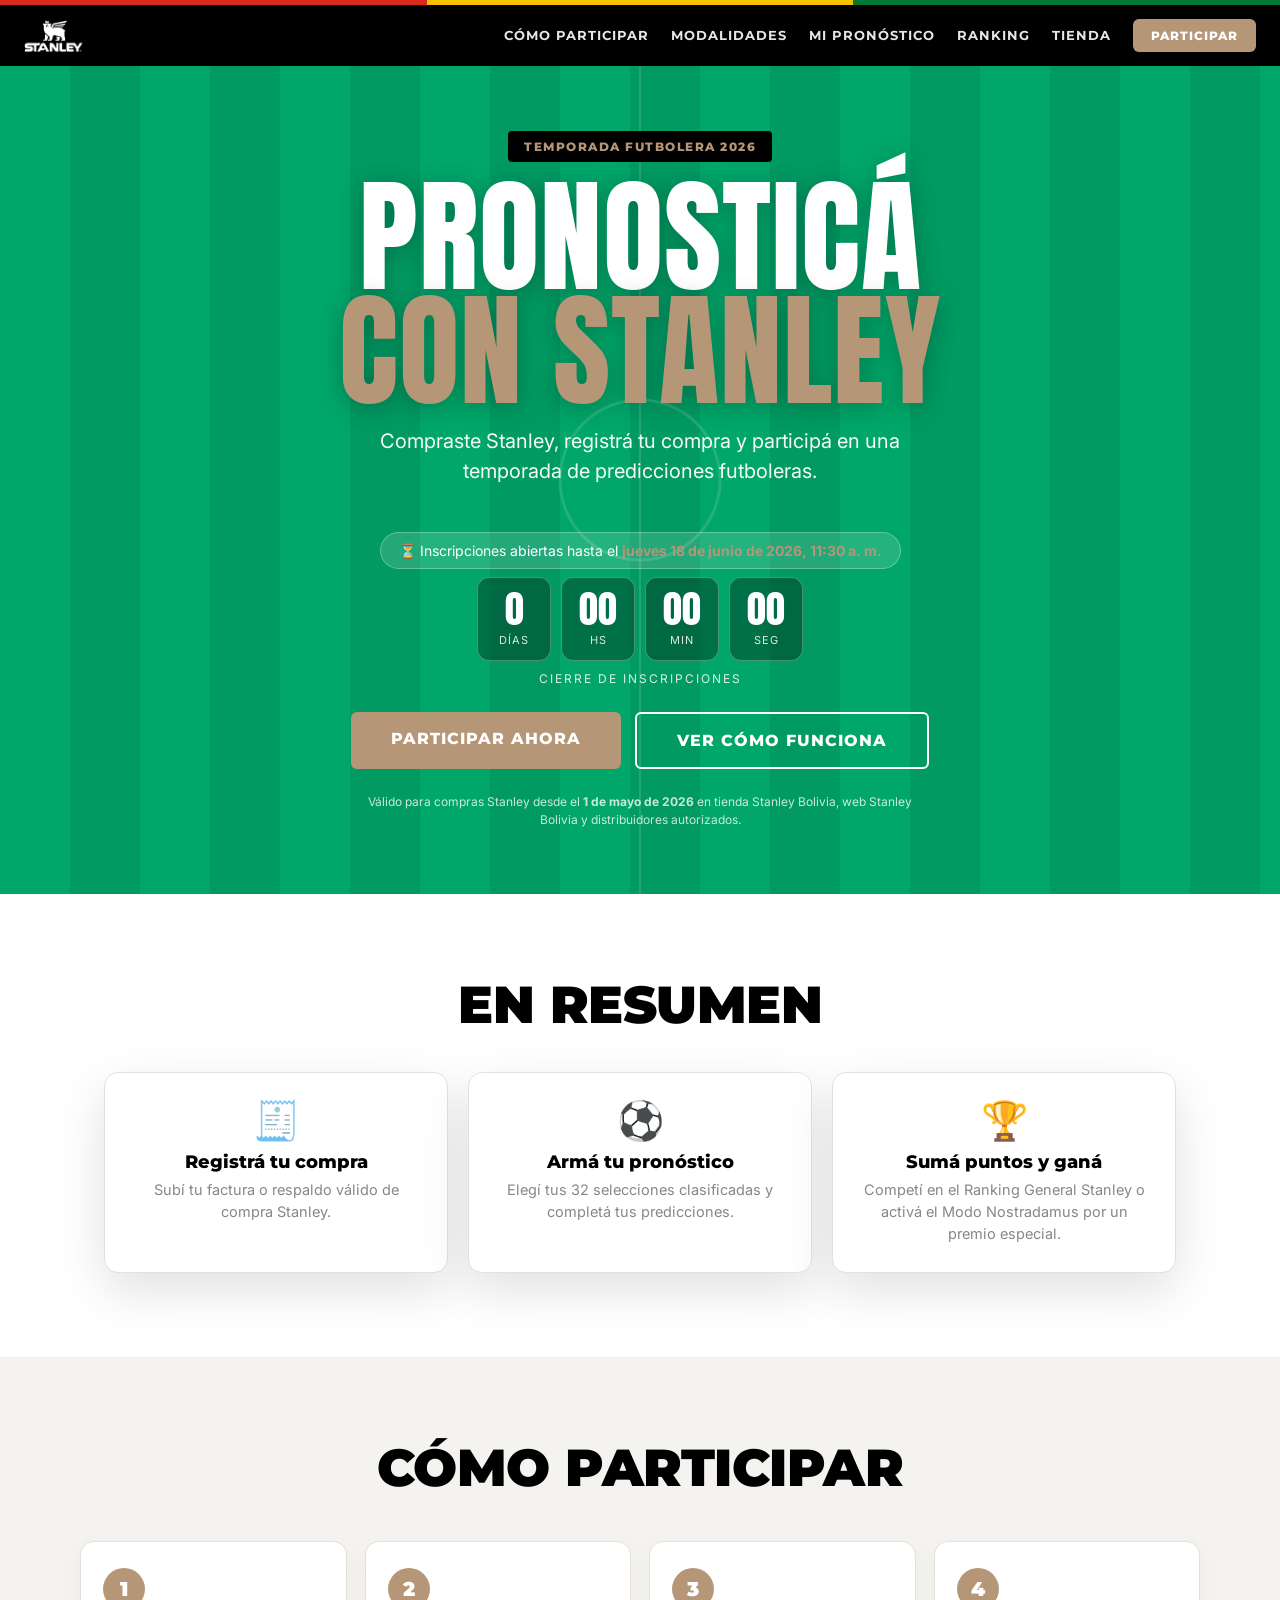
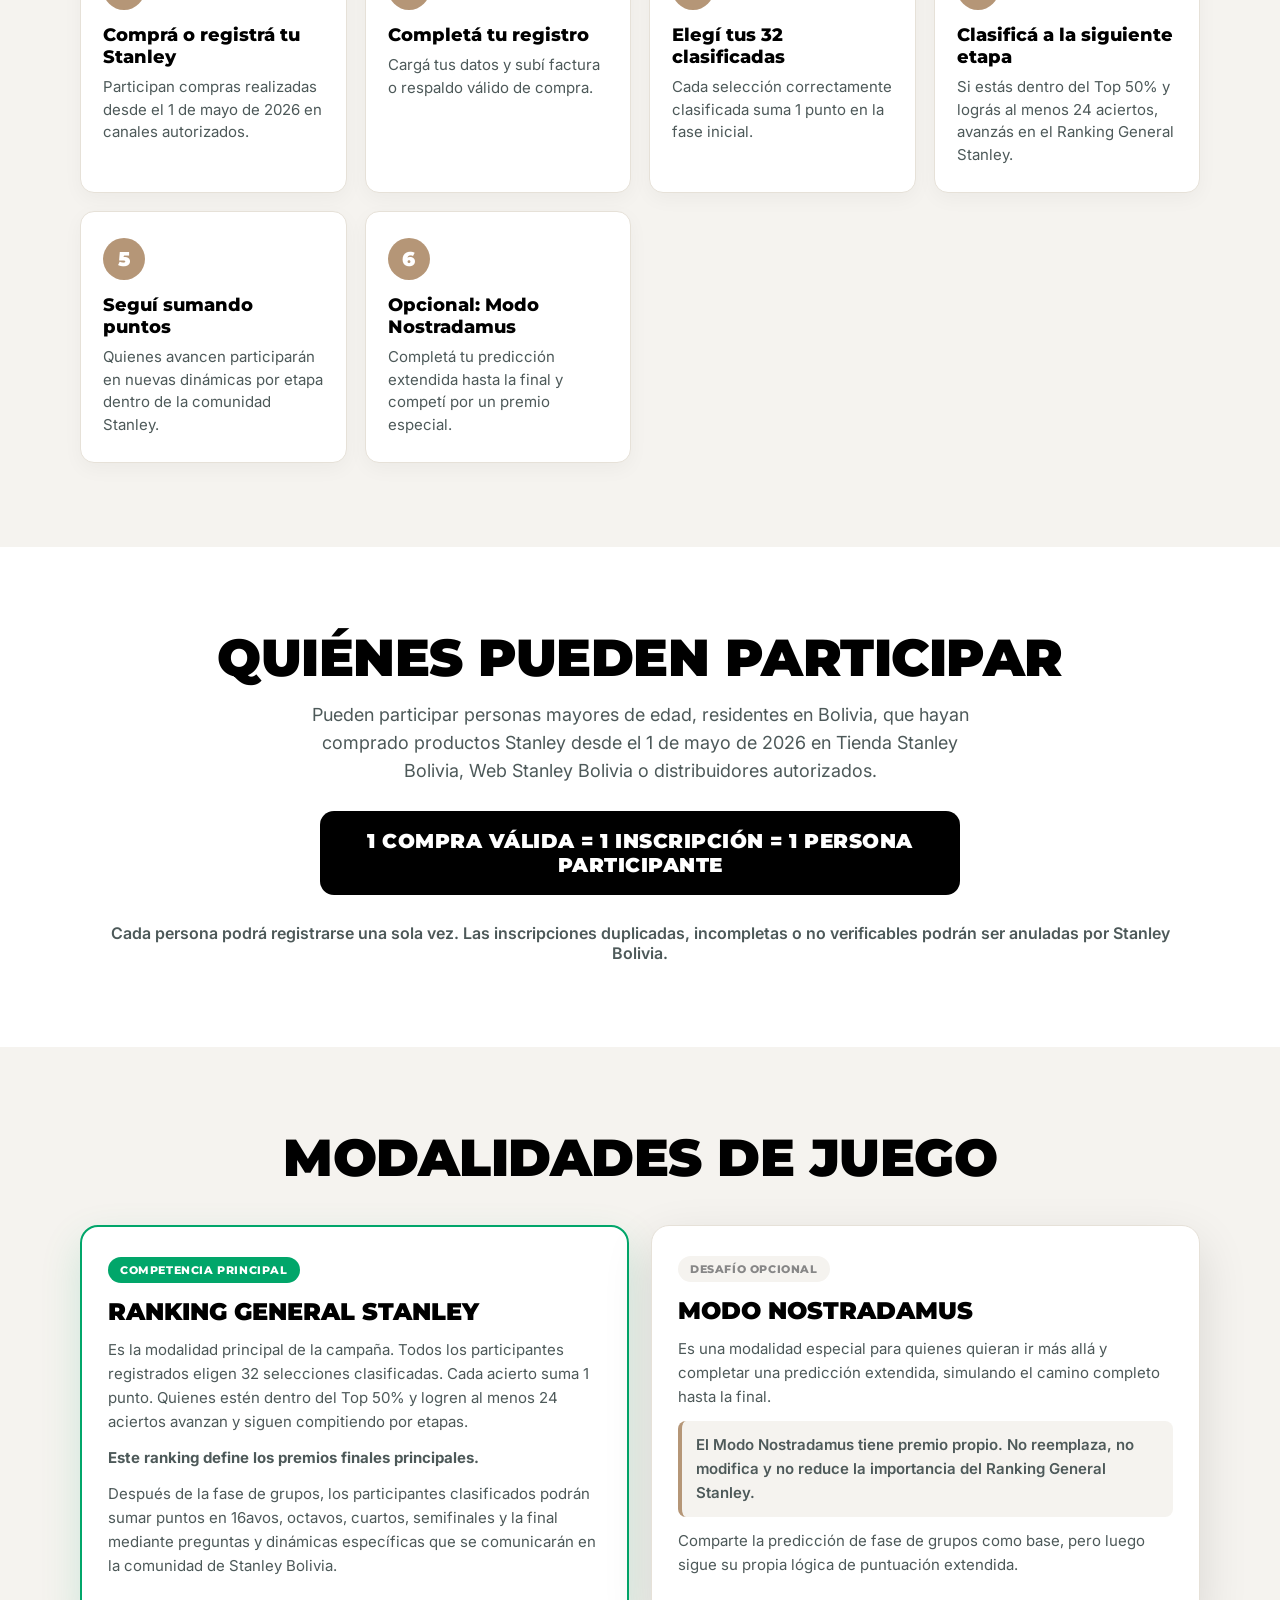
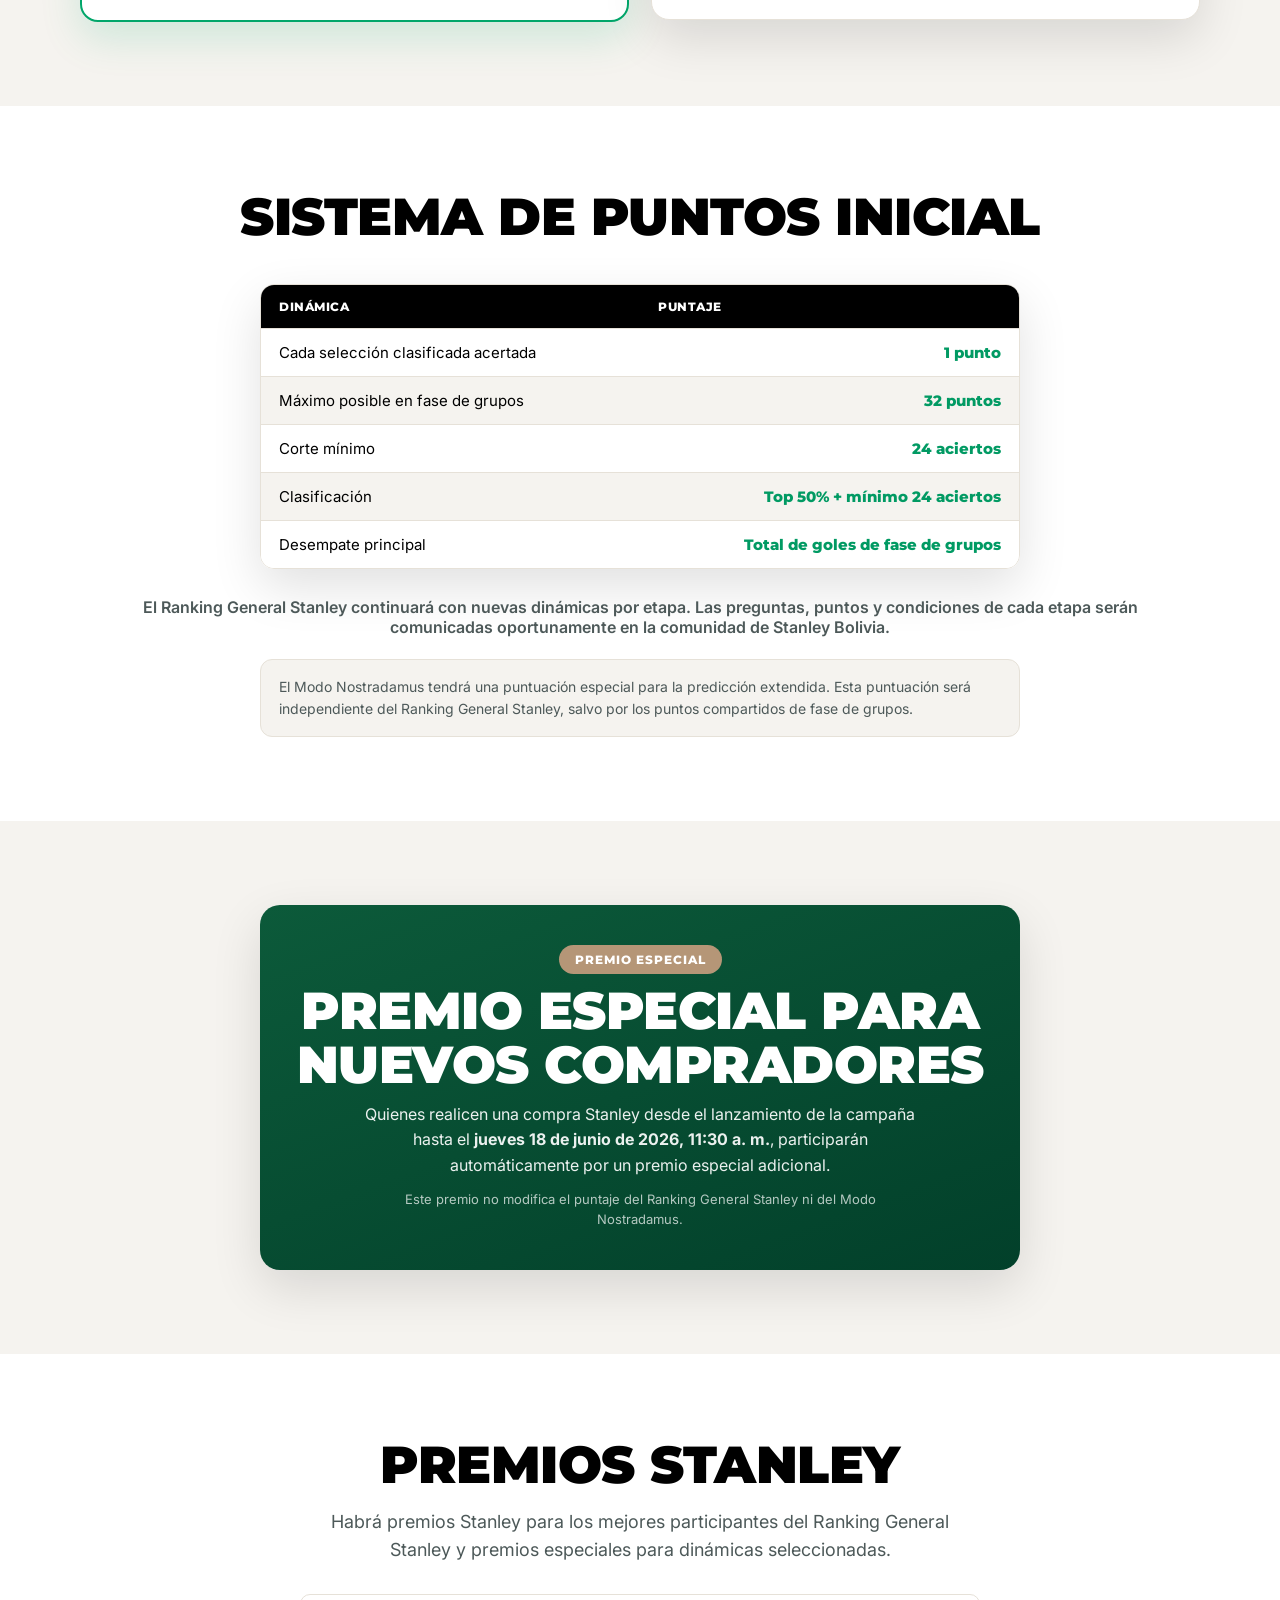
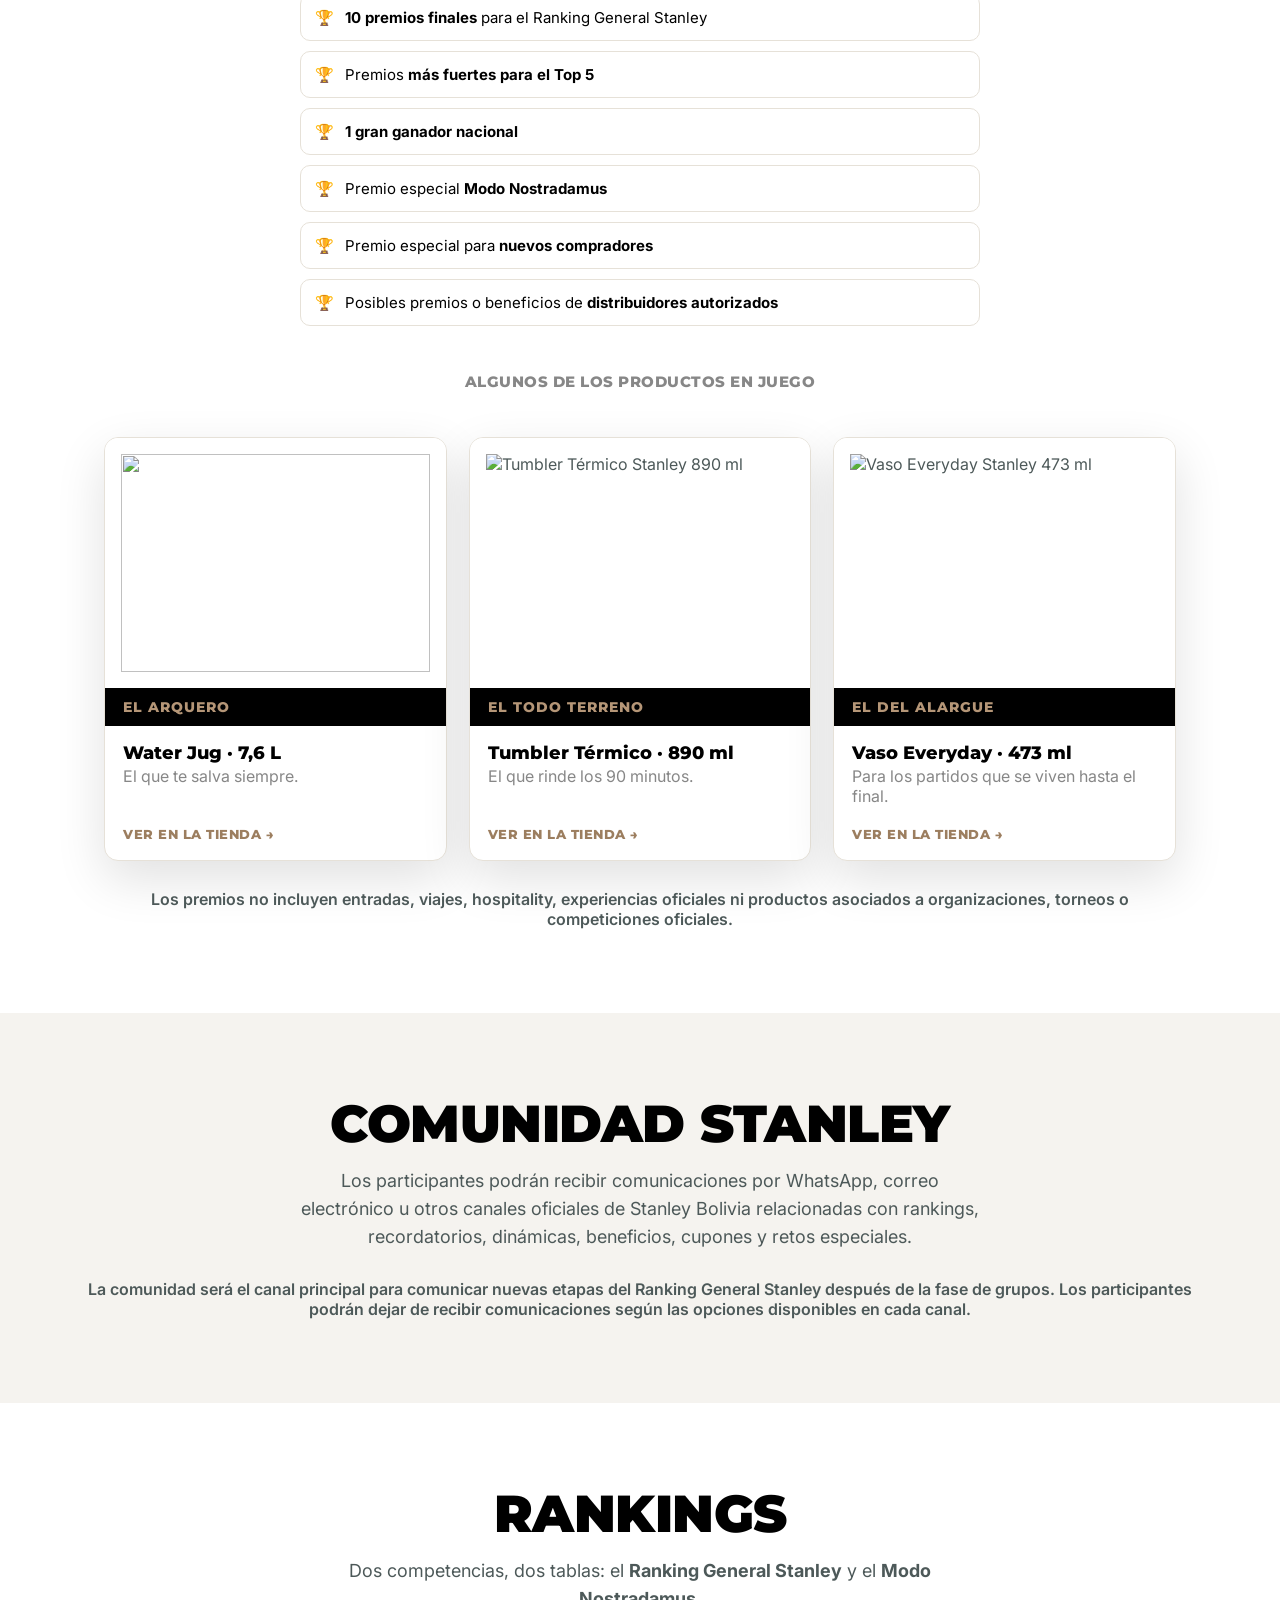
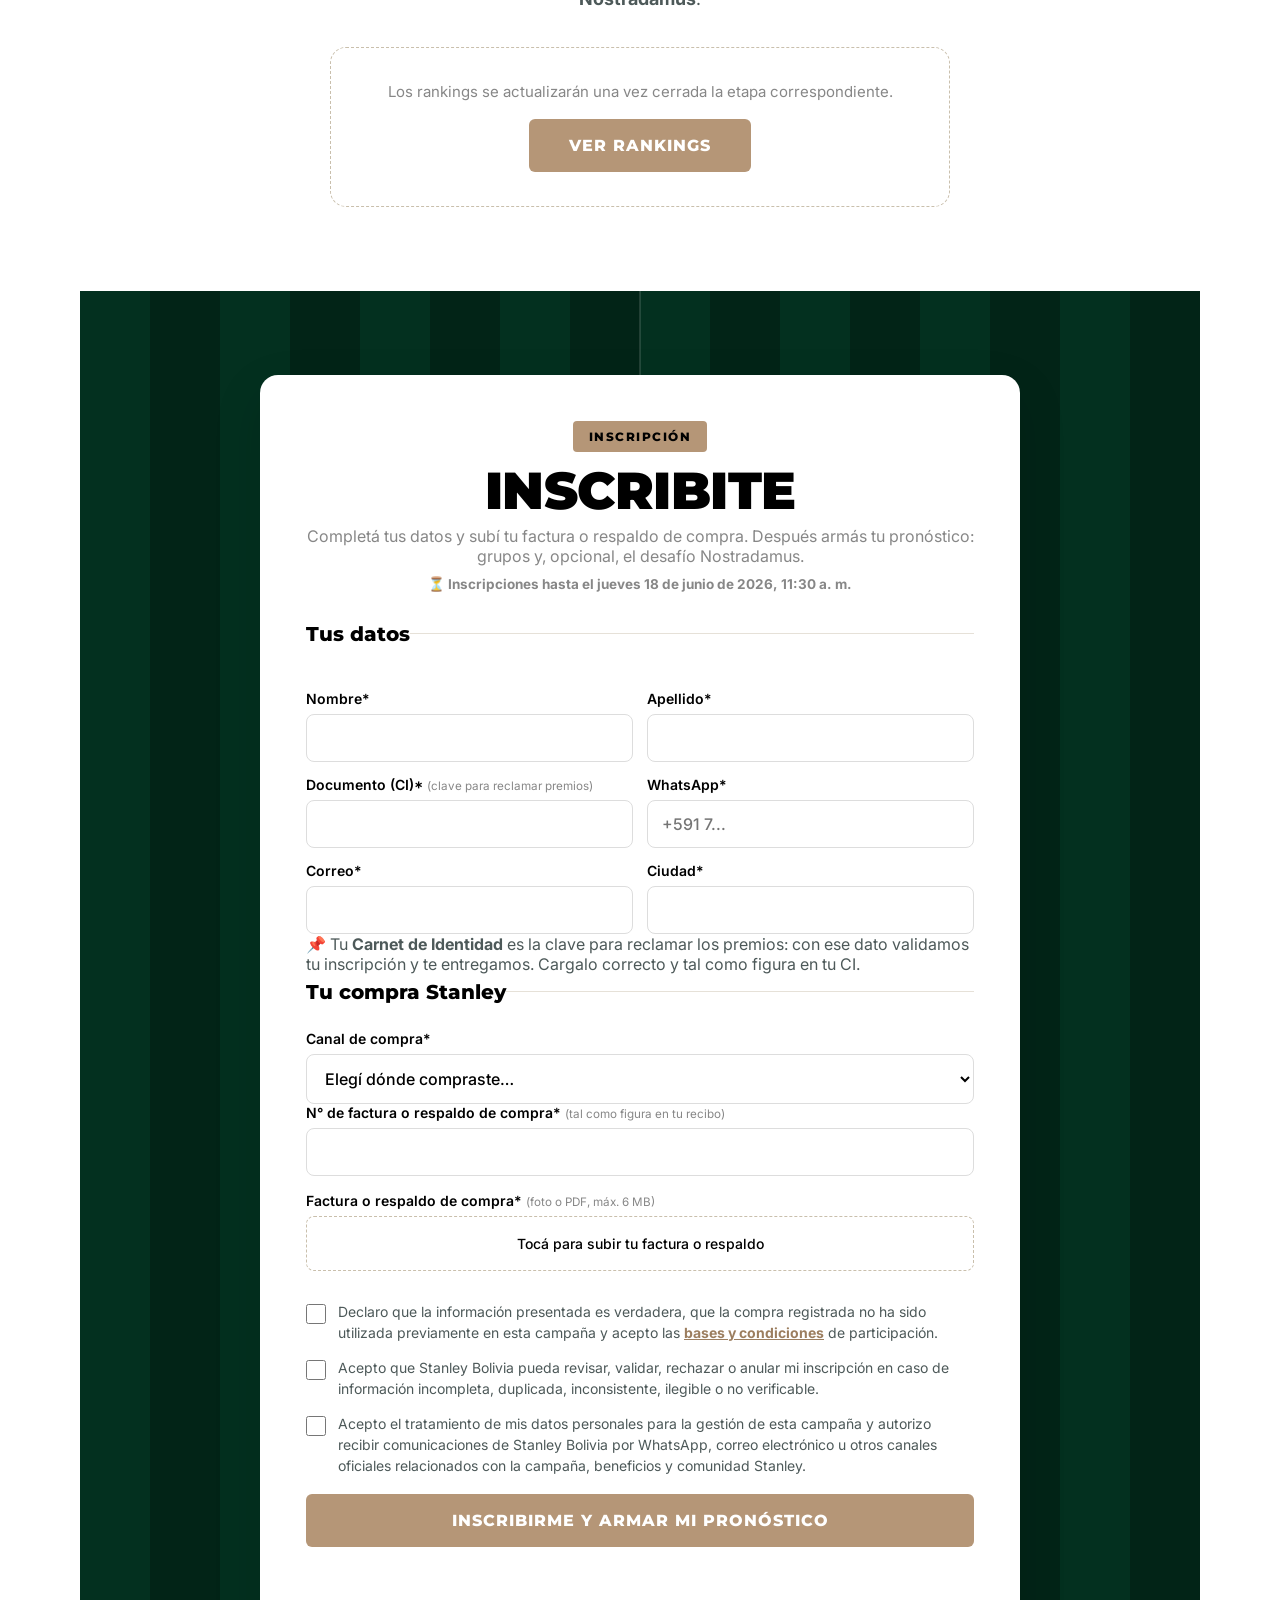
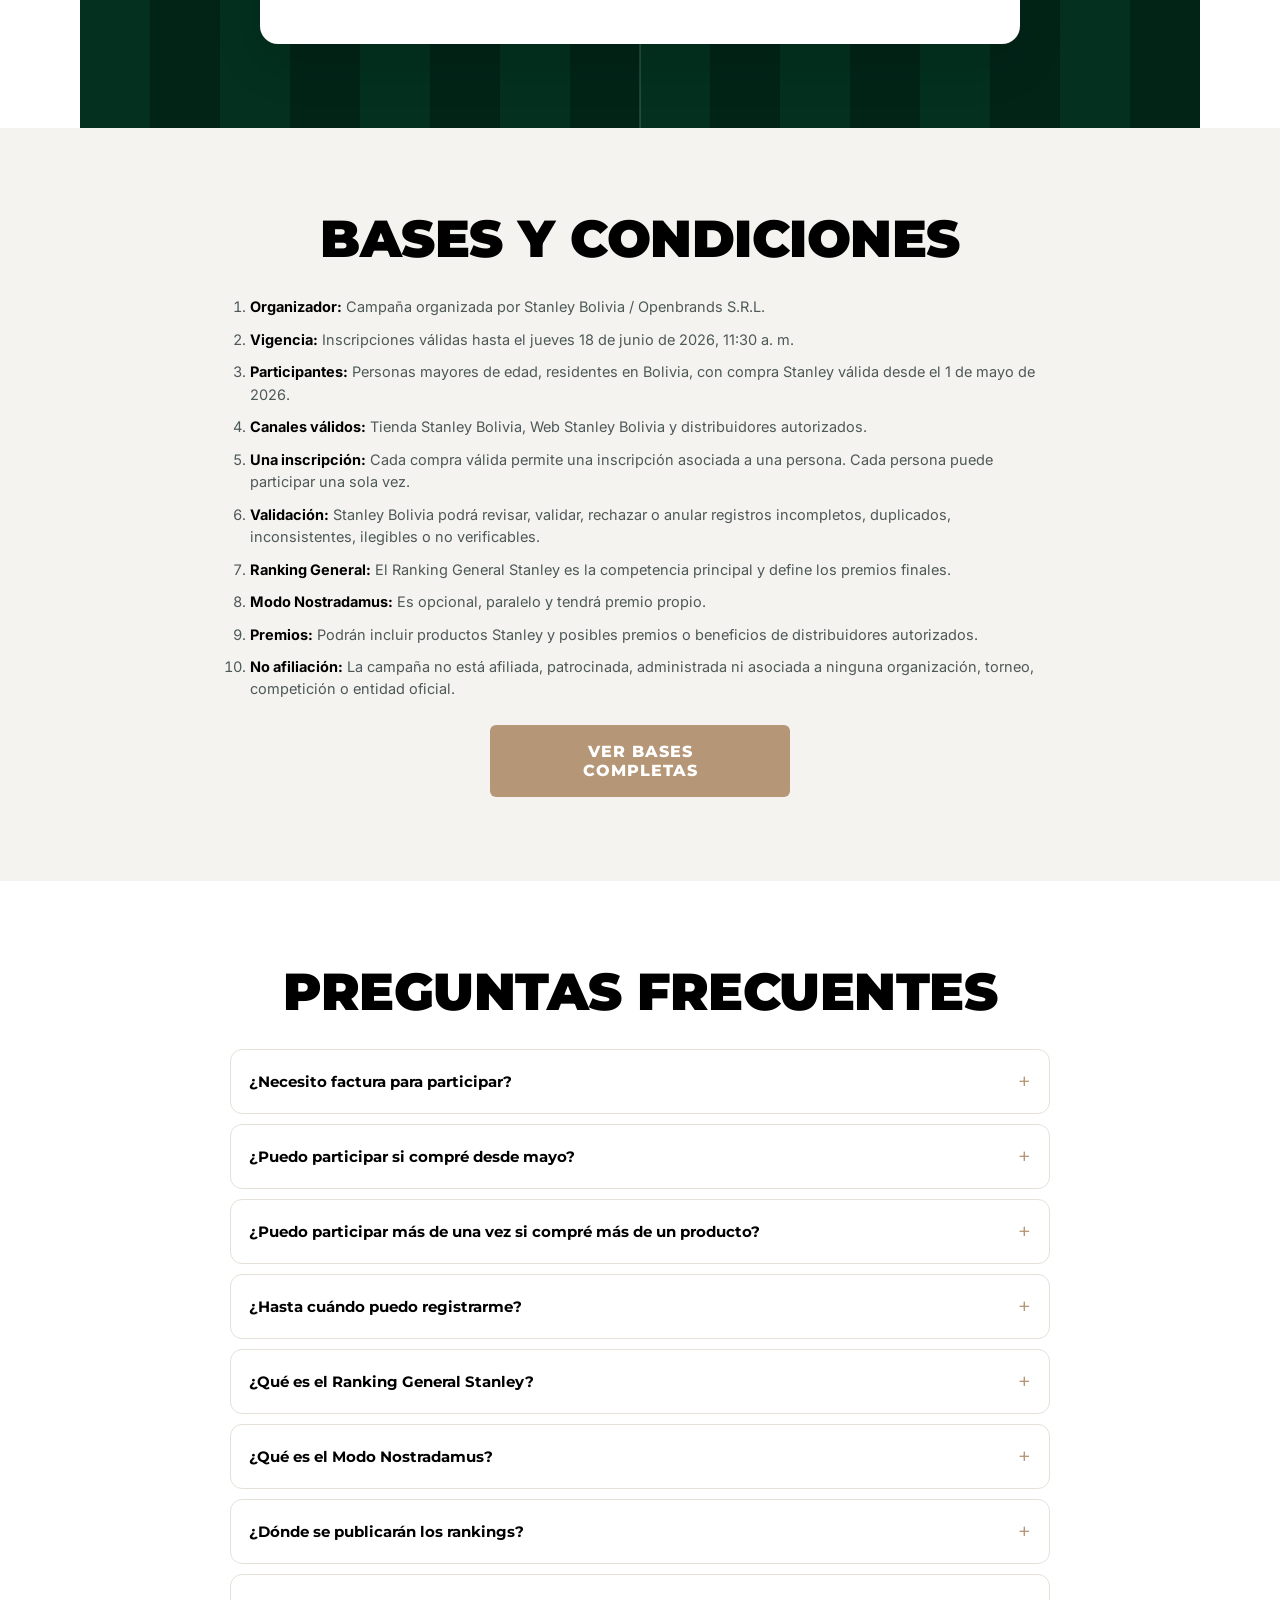
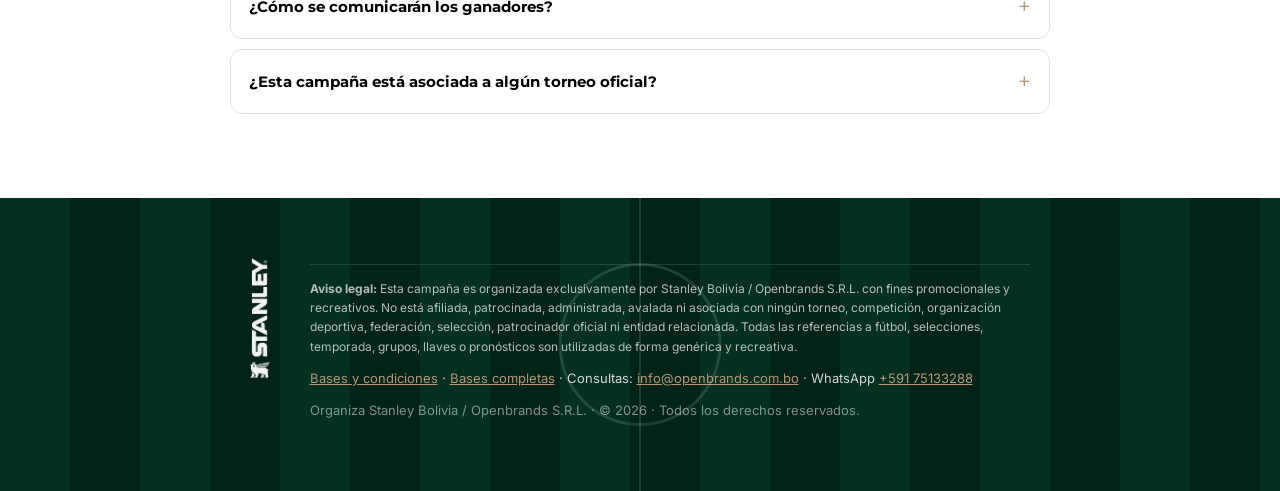
==== commit ced5ac8c: "Migracion a infra Stanley: URLs absolutas a stanley1913bolivia.github.io Co-Authored-By: Claude Fabl" ====
--- a/index.html
+++ b/index.html
@@ -8,15 +8,15 @@
 <meta property="og:title" content="Pronosticá con Stanley" />
 <meta property="og:description" content="Registrá tu compra Stanley, armá tus pronósticos de la temporada futbolera y ganá premios Stanley." />
 <meta property="og:type" content="website" />
-<meta property="og:url" content="https://centro-de-estudios-populi.github.io/pronostica-con-stanley/" />
-<meta property="og:image" content="https://centro-de-estudios-populi.github.io/pronostica-con-stanley/assets/og-image.png" />
+<meta property="og:url" content="https://stanley1913bolivia.github.io/pronostica-con-stanley/" />
+<meta property="og:image" content="https://stanley1913bolivia.github.io/pronostica-con-stanley/assets/og-image.png" />
 <meta property="og:image:width" content="1200" />
 <meta property="og:image:height" content="630" />
 <meta property="og:locale" content="es_BO" />
 <meta name="twitter:card" content="summary_large_image" />
 <meta name="twitter:title" content="Pronosticá con Stanley" />
 <meta name="twitter:description" content="Pronosticá la temporada futbolera y ganá premios Stanley." />
-<meta name="twitter:image" content="https://centro-de-estudios-populi.github.io/pronostica-con-stanley/assets/og-image.png" />
+<meta name="twitter:image" content="https://stanley1913bolivia.github.io/pronostica-con-stanley/assets/og-image.png" />
 <link rel="icon" type="image/svg+xml" href="assets/favicon.svg" />
 <link rel="icon" type="image/png" sizes="32x32" href="assets/favicon-32.png" />
 <link rel="icon" type="image/png" sizes="512x512" href="assets/icon-512.png" />
@@ -247,11 +247,12 @@
         <div class="grid2">
           <label class="field"><span>Nombre*</span><input name="nombre" required autocomplete="given-name" /></label>
           <label class="field"><span>Apellido*</span><input name="apellido" required autocomplete="family-name" /></label>
-          <label class="field"><span>Documento (CI)*</span><input name="documento" required inputmode="numeric" /></label>
+          <label class="field"><span>Documento (CI)* <small>(clave para reclamar premios)</small></span><input name="documento" required inputmode="numeric" /></label>
           <label class="field"><span>WhatsApp*</span><input name="whatsapp" required inputmode="tel" placeholder="+591 7..." /></label>
           <label class="field"><span>Correo*</span><input type="email" name="email" required autocomplete="email" /></label>
           <label class="field"><span>Ciudad*</span><input name="ciudad" required autocomplete="address-level2" /></label>
         </div>
+        <p class="form-note">📌 Tu <b>Carnet de Identidad</b> es la clave para reclamar los premios: con ese dato validamos tu inscripción y te entregamos. Cargalo correcto y tal como figura en tu CI.</p>
       </fieldset>
 
       <fieldset class="fs">
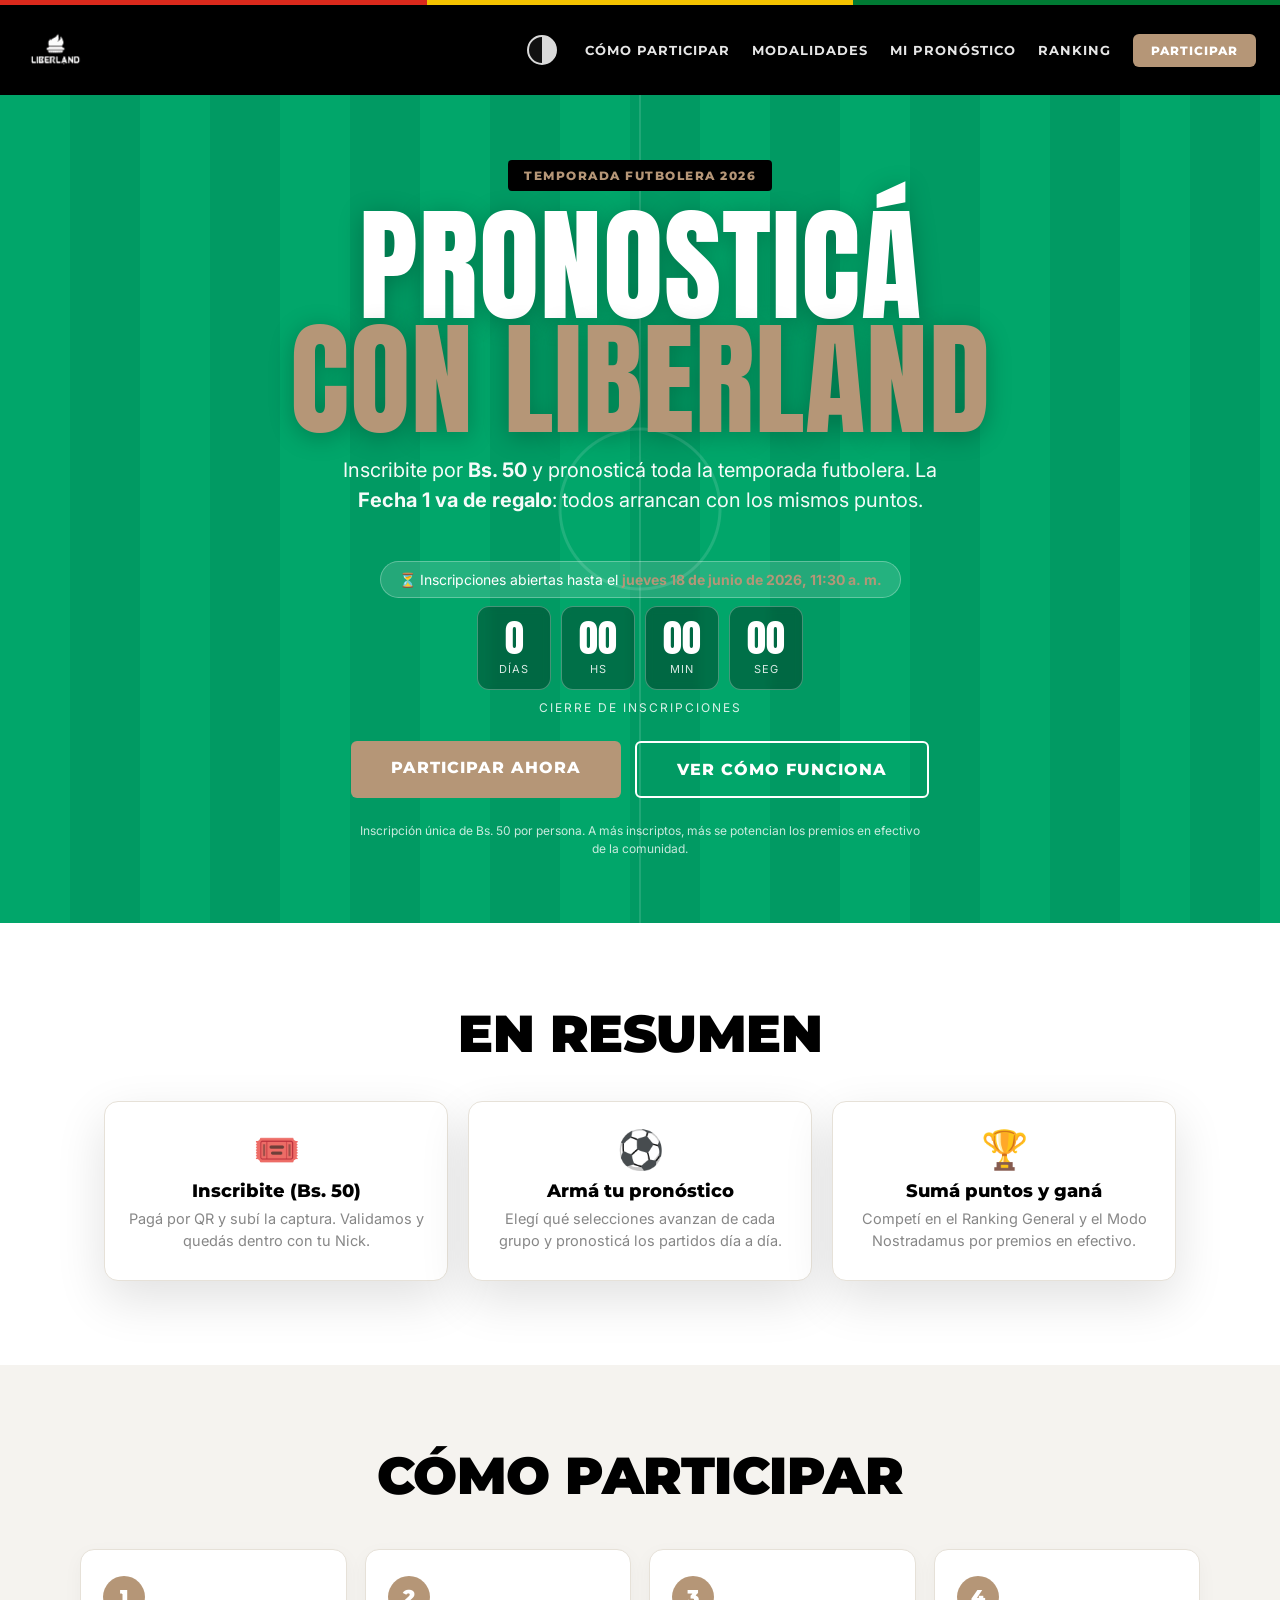
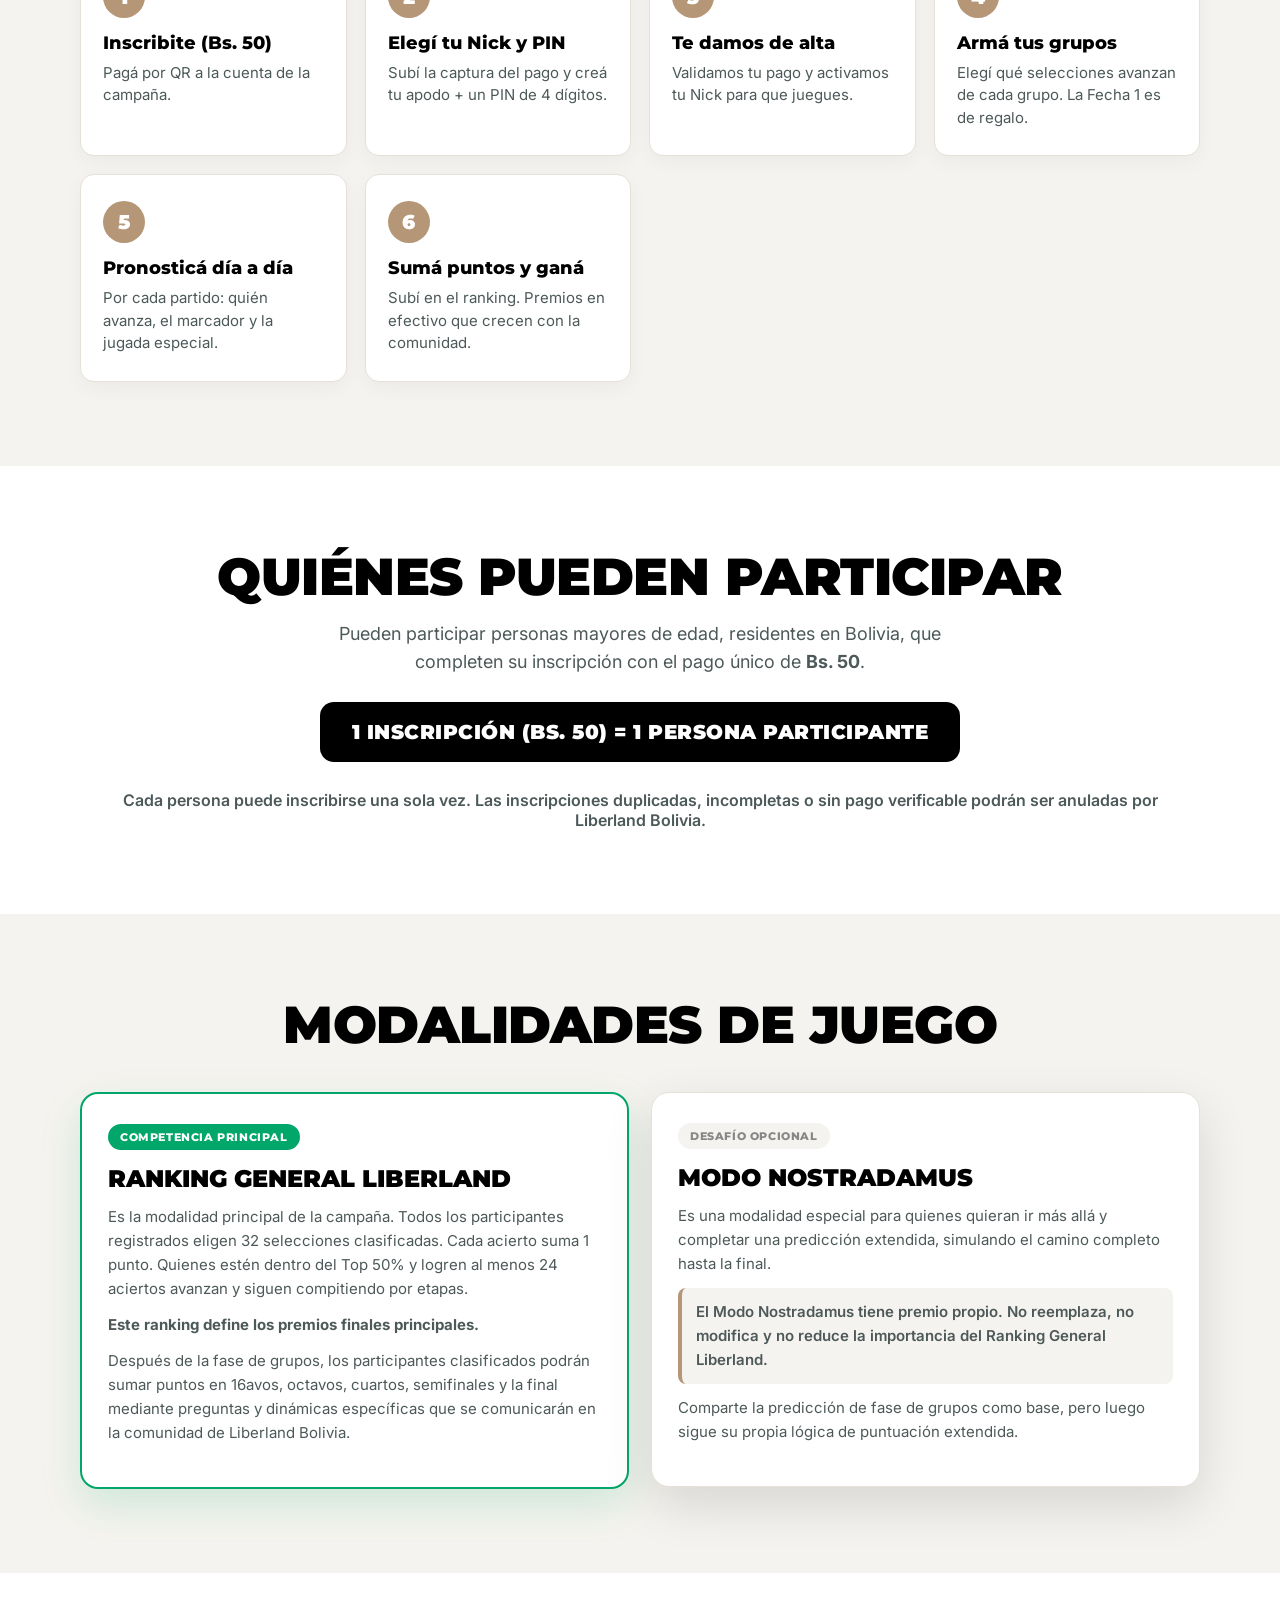
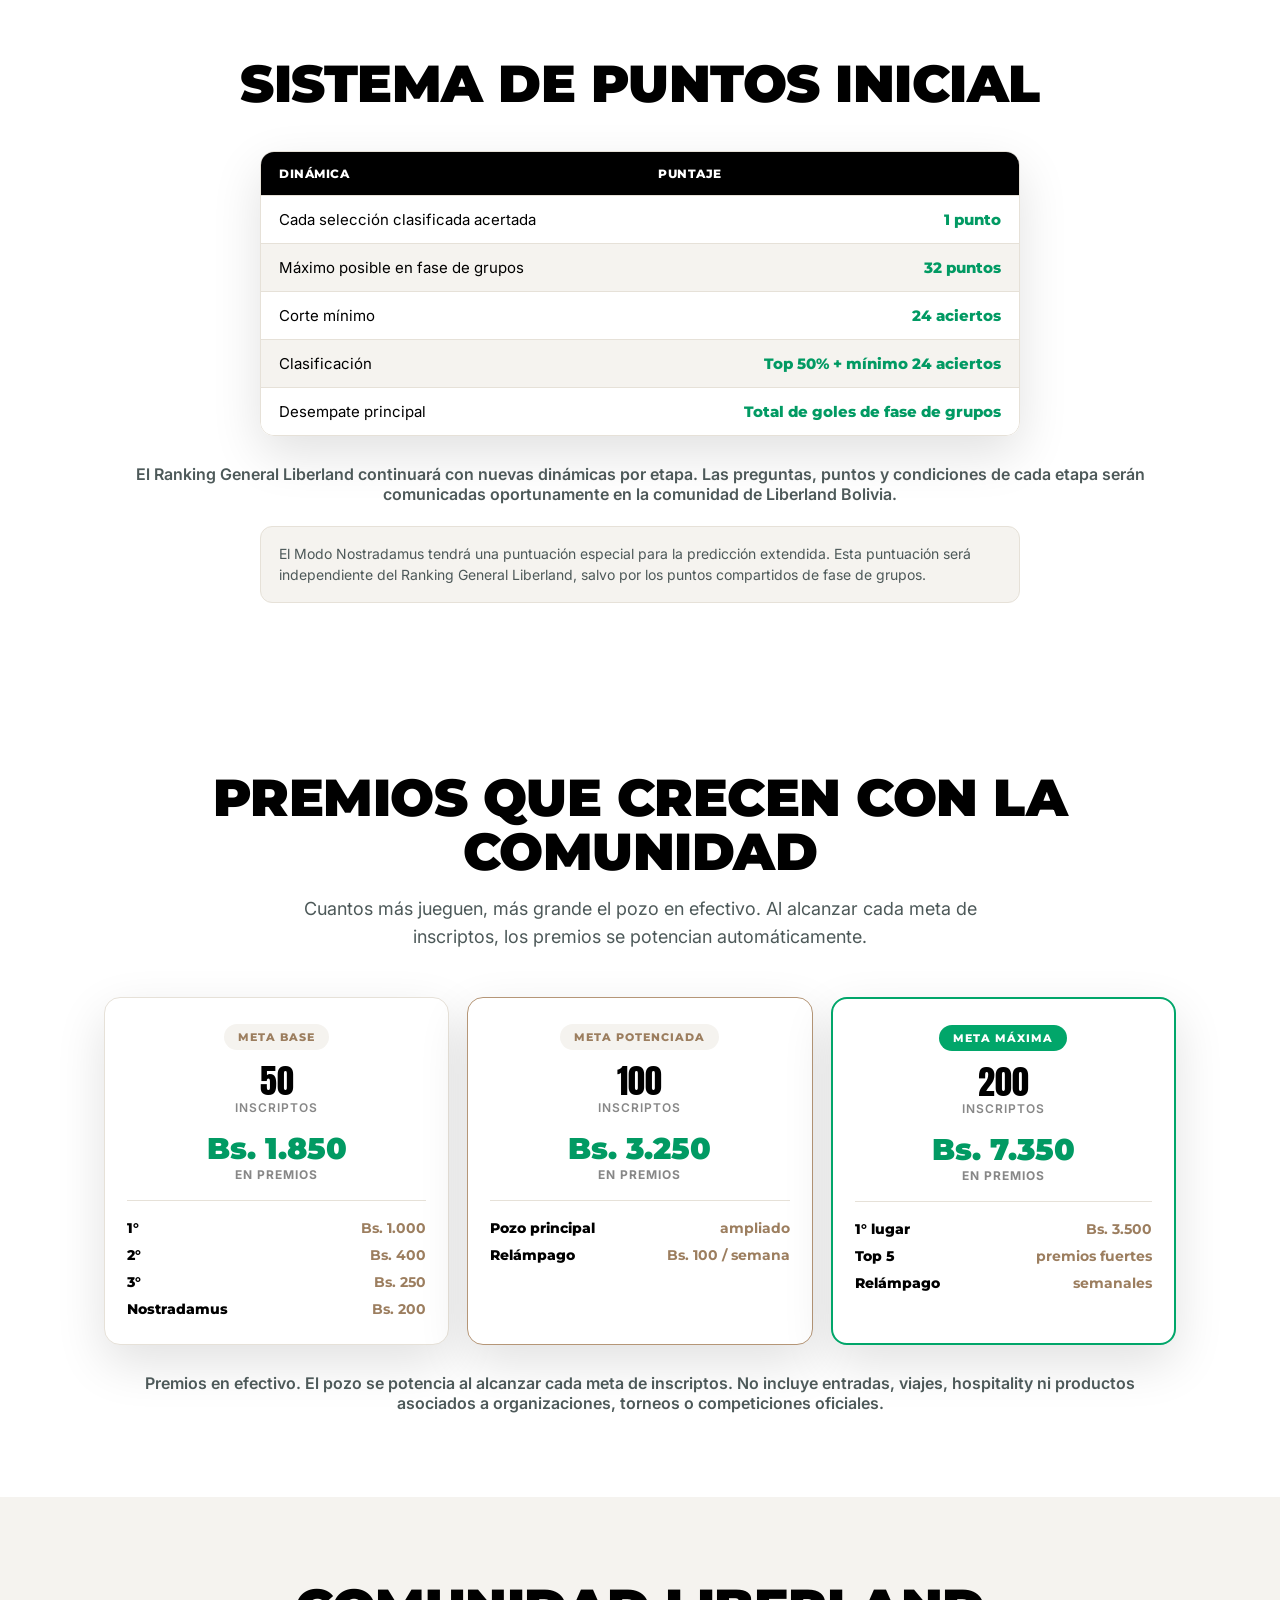
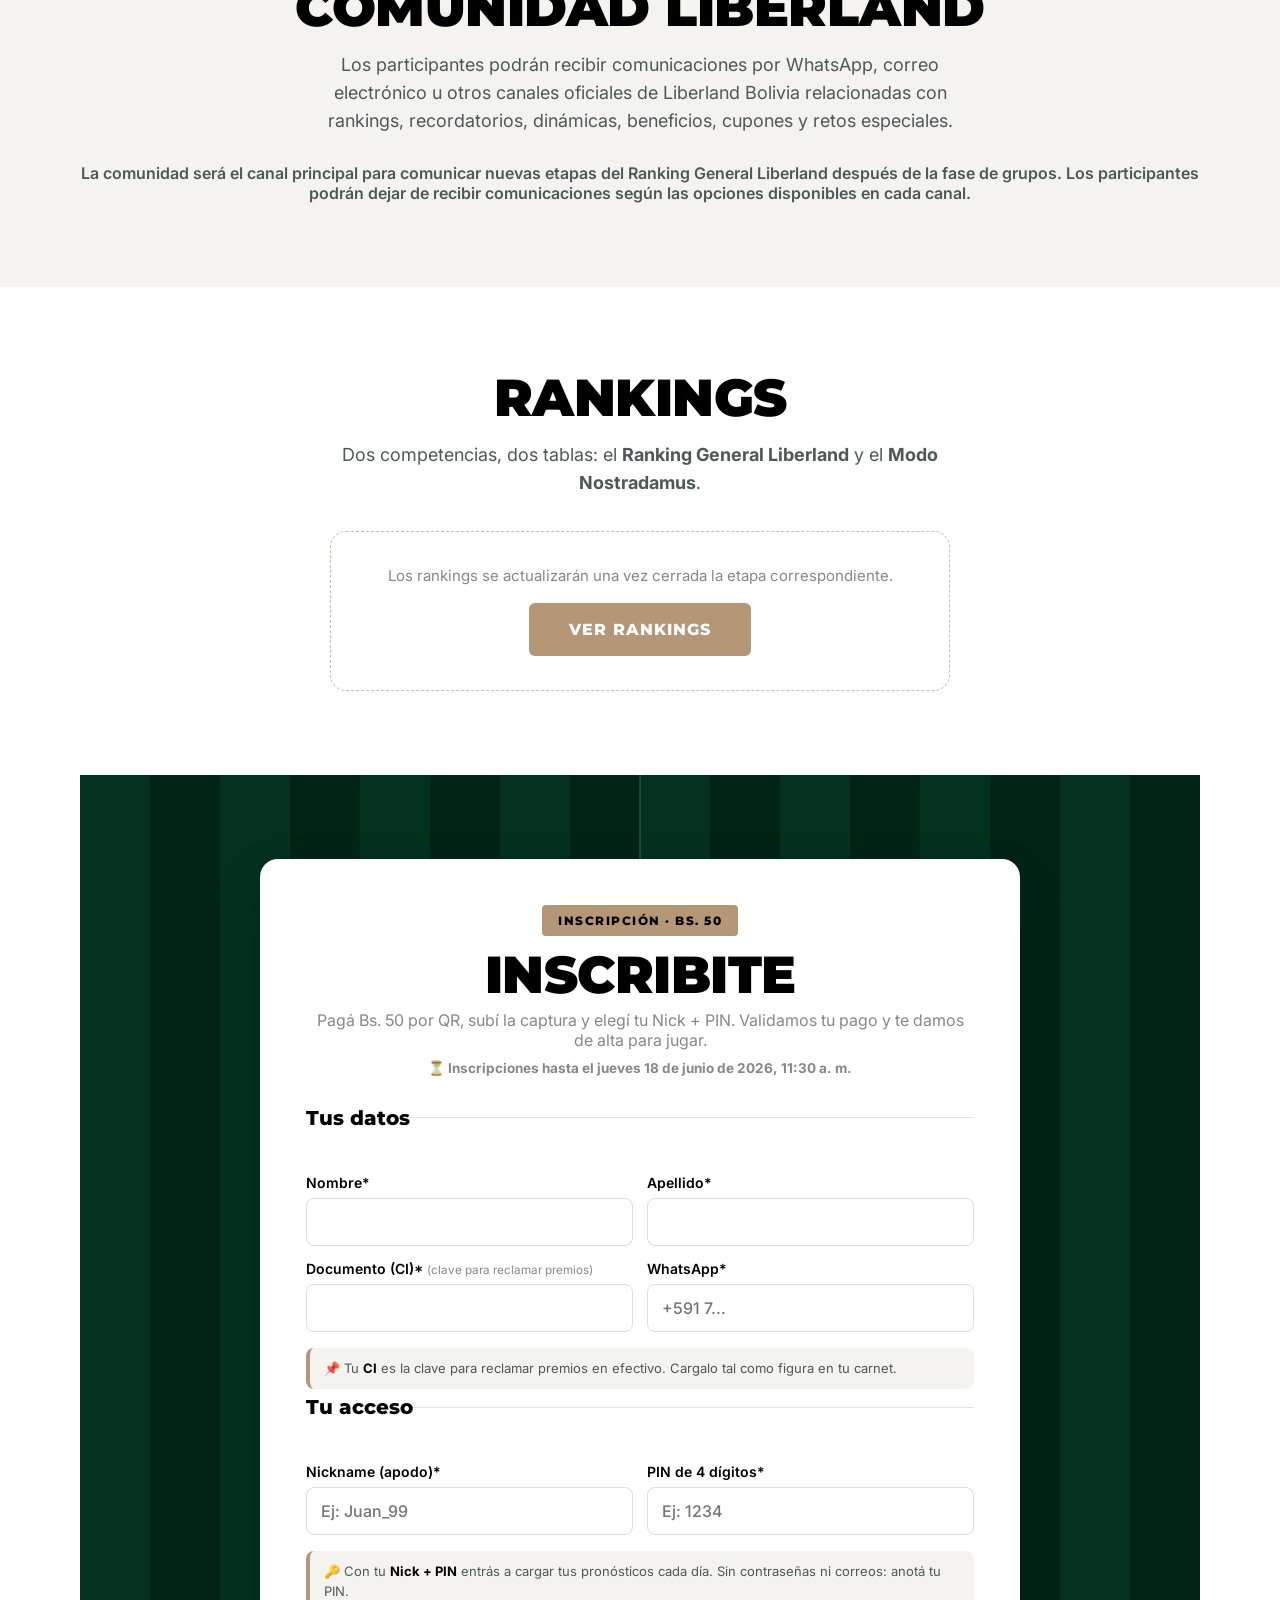
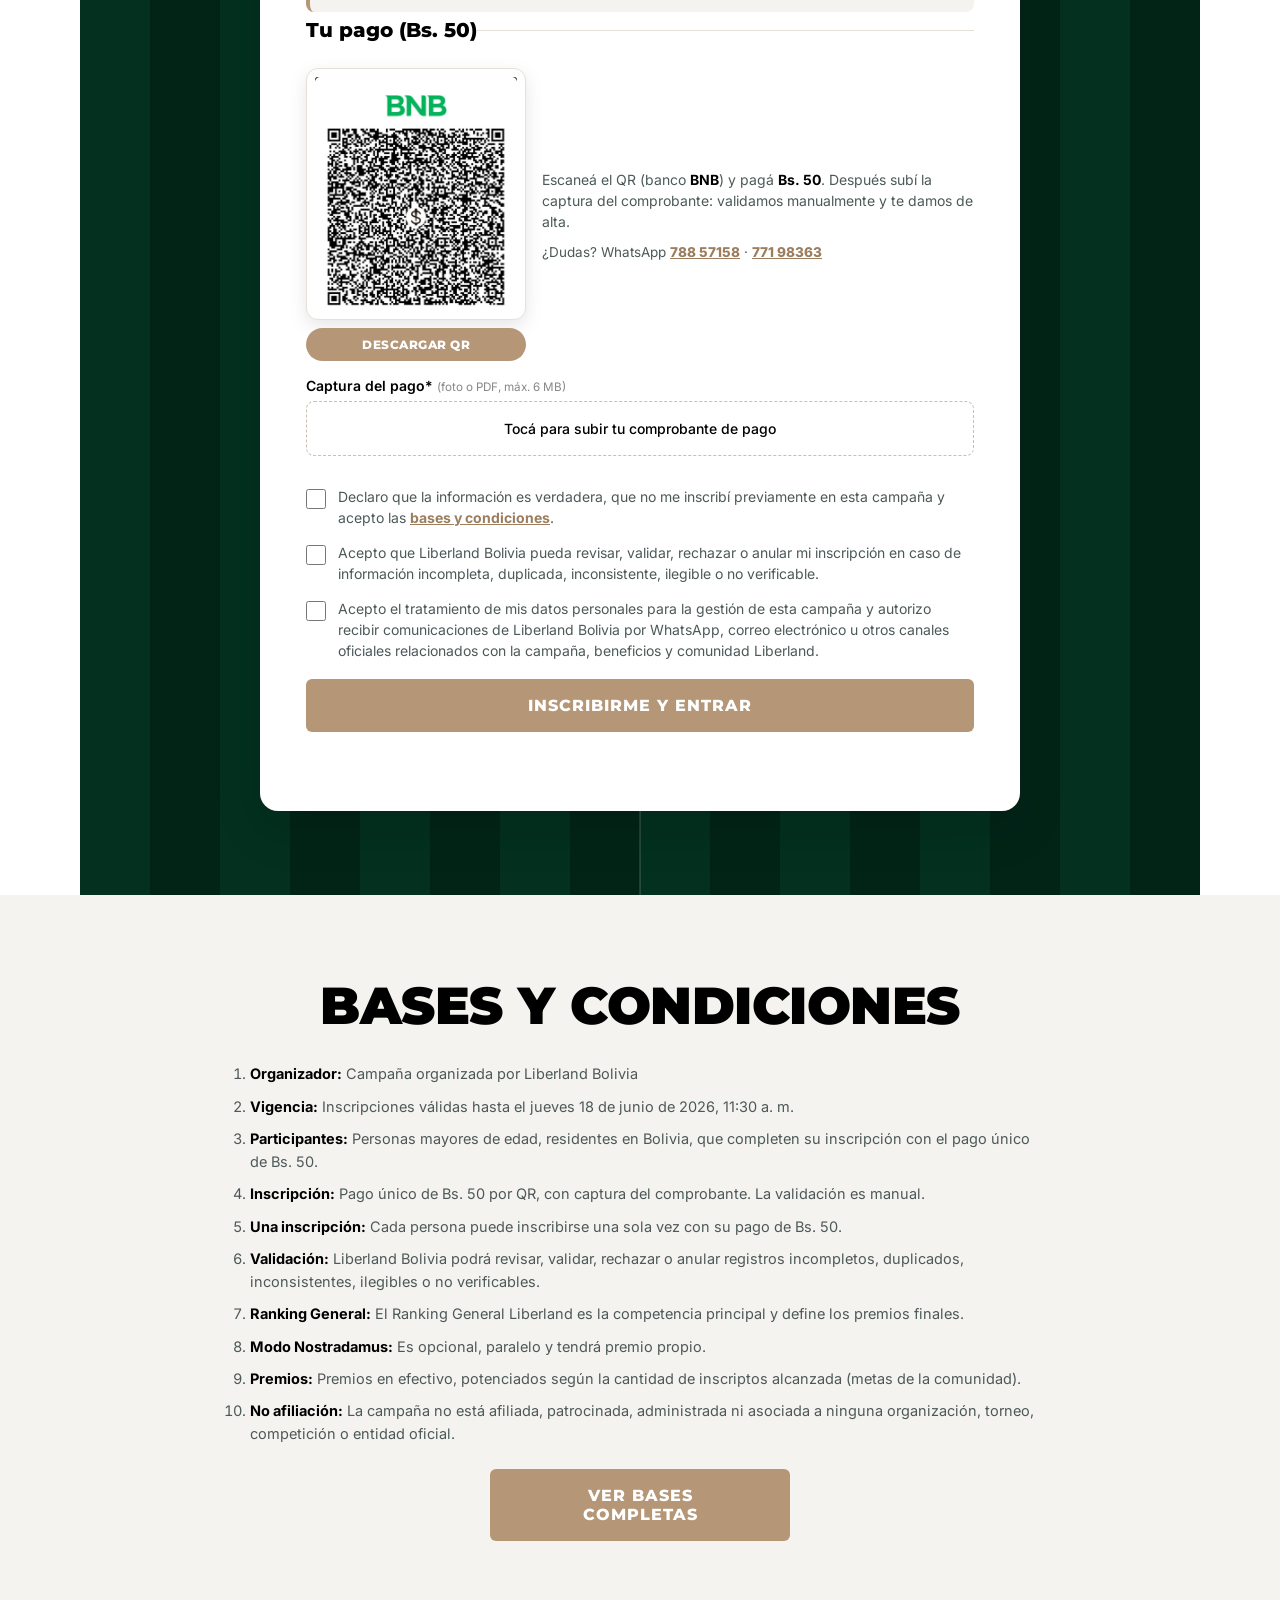
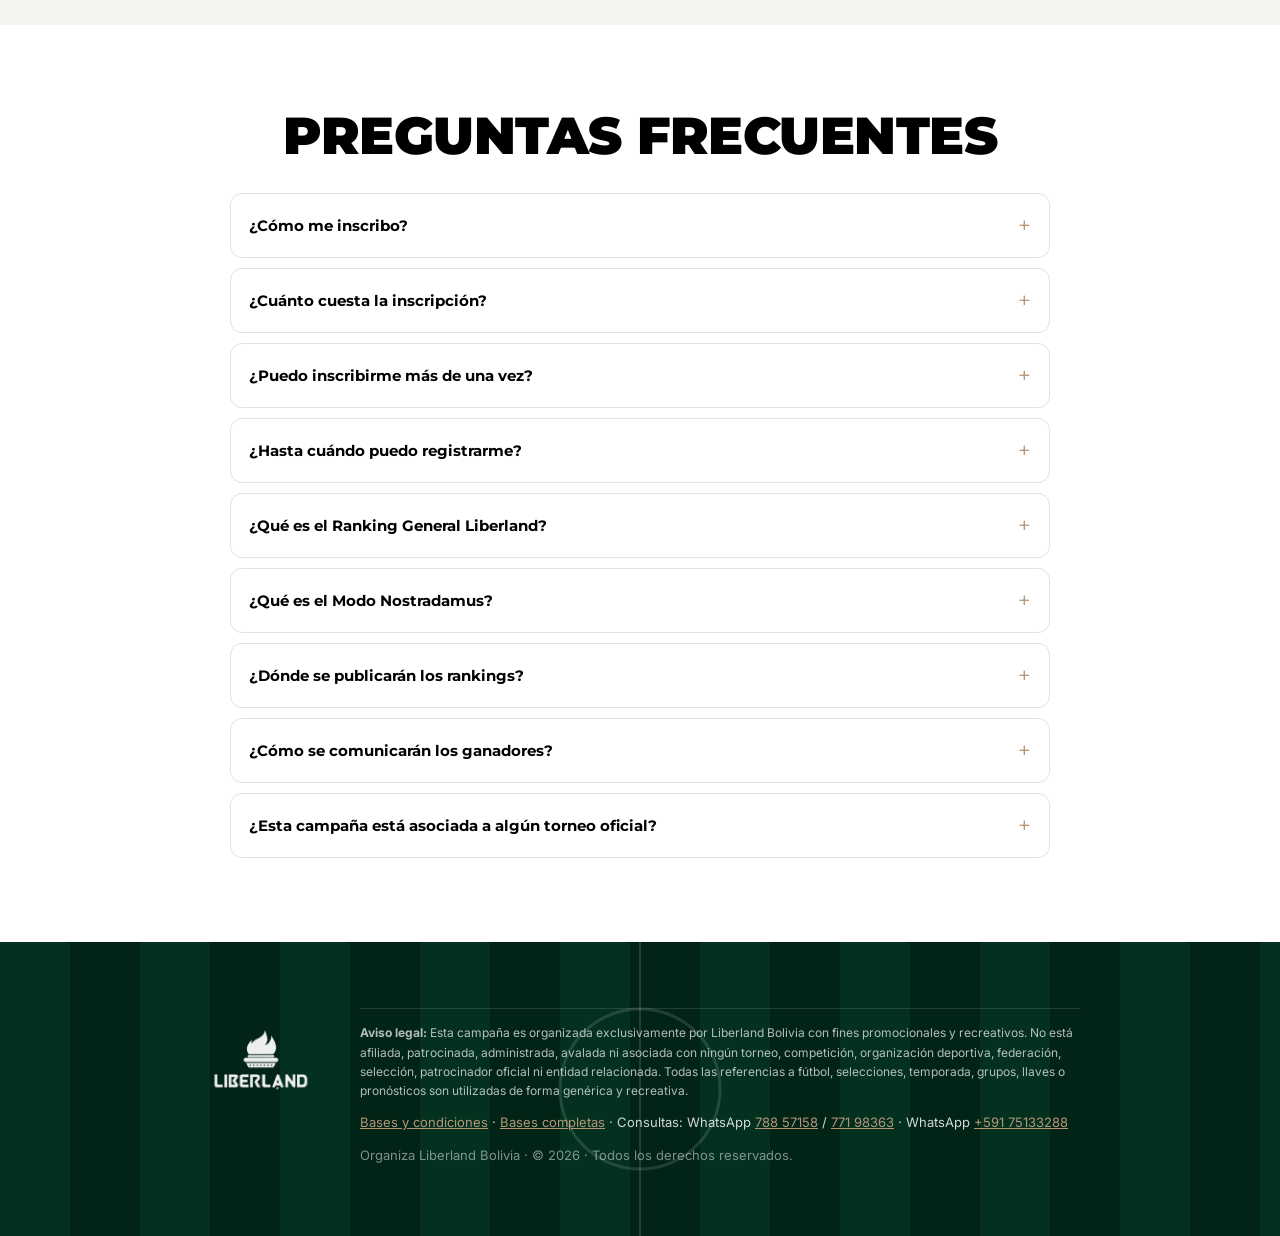
==== commit 2a68d693: "Rebrand a Liberland + modo black + modelo inscripcion Bs.50 (Nick/PIN, QR pago) - Rebrand completo S" ====
--- a/index.html
+++ b/index.html
@@ -3,10 +3,10 @@
 <head>
 <meta charset="utf-8" />
 <meta name="viewport" content="width=device-width, initial-scale=1" />
-<title>Pronosticá con Stanley</title>
-<meta name="description" content="Registrá tu compra Stanley y participá en una temporada de predicciones futboleras. Competí en el Ranking General Stanley o activá el Modo Nostradamus y ganá premios Stanley." />
-<meta property="og:title" content="Pronosticá con Stanley" />
-<meta property="og:description" content="Registrá tu compra Stanley, armá tus pronósticos de la temporada futbolera y ganá premios Stanley." />
+<title>Pronosticá con Liberland</title>
+<meta name="description" content="Inscribite por Bs. 50 y pronosticá toda la temporada futbolera. Competí en el Ranking General Liberland o activá el Modo Nostradamus y ganá premios en efectivo." />
+<meta property="og:title" content="Pronosticá con Liberland" />
+<meta property="og:description" content="Inscribite por Bs. 50, armá tus pronósticos de la temporada futbolera y ganá premios en efectivo." />
 <meta property="og:type" content="website" />
 <meta property="og:url" content="https://stanley1913bolivia.github.io/pronostica-con-stanley/" />
 <meta property="og:image" content="https://stanley1913bolivia.github.io/pronostica-con-stanley/assets/og-image.png" />
@@ -14,17 +14,14 @@
 <meta property="og:image:height" content="630" />
 <meta property="og:locale" content="es_BO" />
 <meta name="twitter:card" content="summary_large_image" />
-<meta name="twitter:title" content="Pronosticá con Stanley" />
-<meta name="twitter:description" content="Pronosticá la temporada futbolera y ganá premios Stanley." />
+<meta name="twitter:title" content="Pronosticá con Liberland" />
+<meta name="twitter:description" content="Inscribite por Bs. 50, pronosticá la temporada futbolera y ganá premios en efectivo." />
 <meta name="twitter:image" content="https://stanley1913bolivia.github.io/pronostica-con-stanley/assets/og-image.png" />
-<link rel="icon" type="image/svg+xml" href="assets/favicon.svg" />
-<link rel="icon" type="image/png" sizes="32x32" href="assets/favicon-32.png" />
-<link rel="icon" type="image/png" sizes="512x512" href="assets/icon-512.png" />
-<link rel="apple-touch-icon" href="assets/apple-touch-icon.png" />
 <link rel="preconnect" href="https://fonts.googleapis.com" />
 <link rel="preconnect" href="https://fonts.gstatic.com" crossorigin />
 <link href="https://fonts.googleapis.com/css2?family=Anton&family=Montserrat:wght@600;700;800;900&family=Inter:wght@400;500;600;700&display=swap" rel="stylesheet" />
 <link rel="stylesheet" href="styles.css" />
+<script>(function(){try{var u=new URLSearchParams(location.search).get("theme");var t=u||localStorage.getItem("ll_theme");if(t==="black")document.documentElement.setAttribute("data-theme","black");}catch(e){}function bind(){var b=document.getElementById("themeToggle");if(!b)return;b.addEventListener("click",function(){var on=document.documentElement.getAttribute("data-theme")==="black";if(on){document.documentElement.removeAttribute("data-theme");try{localStorage.setItem("ll_theme","light")}catch(e){}}else{document.documentElement.setAttribute("data-theme","black");try{localStorage.setItem("ll_theme","black")}catch(e){}}});}if(document.readyState!=="loading")bind();else document.addEventListener("DOMContentLoaded",bind);})();</script>
 </head>
 <body>
 
@@ -33,15 +30,14 @@
 
 <!-- ===== NAV ===== -->
 <header class="nav">
-  <img class="nav__logo" src="assets/logo-stanley-horizontal.png" alt="Stanley 1913" />
-  <nav class="nav__links">
+  <img class="nav__logo" src="assets/logo-liberland-white.png" alt="Liberland" />
+  <nav class="nav__links"><button class="nav__theme" id="themeToggle" type="button" aria-label="Modo black" title="Modo black / claro"></button>
     <a class="nav__link nav__link--hide-mobile" href="#como-participar">Cómo participar</a>
     <a class="nav__link nav__link--hide-mobile" href="#modalidades">Modalidades</a>
     <a class="nav__link" href="jugar.html">Mi pronóstico</a>
     <a class="nav__link nav__link--etapa2" href="etapa2.html">Etapa 2</a>
     <a class="nav__link" href="ranking.html">Ranking</a>
-    <a class="nav__link nav__link--hide-mobile" href="https://stanley1913.bo/collections/convocados-stanley" target="_blank" rel="noopener">Tienda</a>
-    <a href="#registro" class="btn btn--sm">Participar</a>
+<a href="#registro" class="btn btn--sm">Participar</a>
   </nav>
 </header>
 
@@ -55,8 +51,8 @@
 <section class="hero pitch">
   <div class="hero__inner">
     <span class="kicker">Temporada futbolera 2026</span>
-    <h1 class="display">PRONOSTICÁ<br><span class="display__accent">CON STANLEY</span></h1>
-    <p class="hero__lead">Compraste Stanley, registrá tu compra y participá en una temporada de predicciones futboleras.</p>
+    <h1 class="display">PRONOSTICÁ<br><span class="display__accent">CON LIBERLAND</span></h1>
+    <p class="hero__lead">Inscribite por <strong>Bs. 50</strong> y pronosticá toda la temporada futbolera. La <strong>Fecha 1 va de regalo</strong>: todos arrancan con los mismos puntos.</p>
 
     <p class="hero__deadline only-inscripcion">⏳ Inscripciones abiertas hasta el <strong>jueves 18 de junio de 2026, 11:30 a. m.</strong></p>
     <div class="countdown only-inscripcion" id="countdown" aria-label="Cuenta regresiva para el cierre de inscripciones">
@@ -75,7 +71,7 @@
       <a href="etapa2.html" class="btn btn--lg">Ver mis pronósticos →</a>
       <a href="ranking.html" class="btn btn--lg btn--ghost">Ver el ranking</a>
     </div>
-    <p class="hero__legal">Válido para compras Stanley desde el <strong>1 de mayo de 2026</strong> en tienda Stanley Bolivia, web Stanley Bolivia y distribuidores autorizados.</p>
+    <p class="hero__legal">Inscripción única de Bs. 50 por persona. A más inscriptos, más se potencian los premios en efectivo de la comunidad.</p>
   </div>
 </section>
 
@@ -83,9 +79,9 @@
 <section class="section" id="resumen">
   <h2 class="h2">En resumen</h2>
   <div class="info-cards">
-    <article class="info-card"><span class="info-card__ico">🧾</span><h3>Registrá tu compra</h3><p>Subí tu factura o respaldo válido de compra Stanley.</p></article>
-    <article class="info-card"><span class="info-card__ico">⚽</span><h3>Armá tu pronóstico</h3><p>Elegí tus 32 selecciones clasificadas y completá tus predicciones.</p></article>
-    <article class="info-card"><span class="info-card__ico">🏆</span><h3>Sumá puntos y ganá</h3><p>Competí en el Ranking General Stanley o activá el Modo Nostradamus por un premio especial.</p></article>
+    <article class="info-card"><span class="info-card__ico">🎟️</span><h3>Inscribite (Bs. 50)</h3><p>Pagá por QR y subí la captura. Validamos y quedás dentro con tu Nick.</p></article>
+    <article class="info-card"><span class="info-card__ico">⚽</span><h3>Armá tu pronóstico</h3><p>Elegí qué selecciones avanzan de cada grupo y pronosticá los partidos día a día.</p></article>
+    <article class="info-card"><span class="info-card__ico">🏆</span><h3>Sumá puntos y ganá</h3><p>Competí en el Ranking General y el Modo Nostradamus por premios en efectivo.</p></article>
   </div>
 </section>
 
@@ -93,21 +89,21 @@
 <section class="section section--cream" id="como-participar">
   <h2 class="h2">Cómo participar</h2>
   <div class="steps">
-    <article class="step"><span class="step__n">1</span><h3>Comprá o registrá tu Stanley</h3><p>Participan compras realizadas desde el 1 de mayo de 2026 en canales autorizados.</p></article>
-    <article class="step"><span class="step__n">2</span><h3>Completá tu registro</h3><p>Cargá tus datos y subí factura o respaldo válido de compra.</p></article>
-    <article class="step"><span class="step__n">3</span><h3>Elegí tus 32 clasificadas</h3><p>Cada selección correctamente clasificada suma 1 punto en la fase inicial.</p></article>
-    <article class="step"><span class="step__n">4</span><h3>Clasificá a la siguiente etapa</h3><p>Si estás dentro del Top 50% y lográs al menos 24 aciertos, avanzás en el Ranking General Stanley.</p></article>
-    <article class="step"><span class="step__n">5</span><h3>Seguí sumando puntos</h3><p>Quienes avancen participarán en nuevas dinámicas por etapa dentro de la comunidad Stanley.</p></article>
-    <article class="step"><span class="step__n">6</span><h3>Opcional: Modo Nostradamus</h3><p>Completá tu predicción extendida hasta la final y competí por un premio especial.</p></article>
+    <article class="step"><span class="step__n">1</span><h3>Inscribite (Bs. 50)</h3><p>Pagá por QR a la cuenta de la campaña.</p></article>
+    <article class="step"><span class="step__n">2</span><h3>Elegí tu Nick y PIN</h3><p>Subí la captura del pago y creá tu apodo + un PIN de 4 dígitos.</p></article>
+    <article class="step"><span class="step__n">3</span><h3>Te damos de alta</h3><p>Validamos tu pago y activamos tu Nick para que juegues.</p></article>
+    <article class="step"><span class="step__n">4</span><h3>Armá tus grupos</h3><p>Elegí qué selecciones avanzan de cada grupo. La Fecha 1 es de regalo.</p></article>
+    <article class="step"><span class="step__n">5</span><h3>Pronosticá día a día</h3><p>Por cada partido: quién avanza, el marcador y la jugada especial.</p></article>
+    <article class="step"><span class="step__n">6</span><h3>Sumá puntos y ganá</h3><p>Subí en el ranking. Premios en efectivo que crecen con la comunidad.</p></article>
   </div>
 </section>
 
 <!-- ===== 4 · QUIÉNES PUEDEN PARTICIPAR ===== -->
 <section class="section" id="quienes">
   <h2 class="h2">Quiénes pueden participar</h2>
-  <p class="section__lead">Pueden participar personas mayores de edad, residentes en Bolivia, que hayan comprado productos Stanley desde el 1 de mayo de 2026 en Tienda Stanley Bolivia, Web Stanley Bolivia o distribuidores autorizados.</p>
-  <div class="rule-band">1 compra válida = 1 inscripción = 1 persona participante</div>
-  <p class="section__foot">Cada persona podrá registrarse una sola vez. Las inscripciones duplicadas, incompletas o no verificables podrán ser anuladas por Stanley Bolivia.</p>
+  <p class="section__lead">Pueden participar personas mayores de edad, residentes en Bolivia, que completen su inscripción con el pago único de <strong>Bs. 50</strong>.</p>
+  <div class="rule-band">1 inscripción (Bs. 50) = 1 persona participante</div>
+  <p class="section__foot">Cada persona puede inscribirse una sola vez. Las inscripciones duplicadas, incompletas o sin pago verificable podrán ser anuladas por Liberland Bolivia.</p>
 </section>
 
 <!-- ===== 5 · MODALIDADES ===== -->
@@ -116,16 +112,16 @@
   <div class="modos">
     <article class="modo modo--main">
       <span class="modo__label modo__label--main">Competencia principal</span>
-      <h3 class="modo__title">Ranking General Stanley</h3>
+      <h3 class="modo__title">Ranking General Liberland</h3>
       <p>Es la modalidad principal de la campaña. Todos los participantes registrados eligen 32 selecciones clasificadas. Cada acierto suma 1 punto. Quienes estén dentro del Top 50% y logren al menos 24 aciertos avanzan y siguen compitiendo por etapas.</p>
       <p class="modo__hl">Este ranking define los premios finales principales.</p>
-      <p>Después de la fase de grupos, los participantes clasificados podrán sumar puntos en 16avos, octavos, cuartos, semifinales y la final mediante preguntas y dinámicas específicas que se comunicarán en la comunidad de Stanley Bolivia.</p>
+      <p>Después de la fase de grupos, los participantes clasificados podrán sumar puntos en 16avos, octavos, cuartos, semifinales y la final mediante preguntas y dinámicas específicas que se comunicarán en la comunidad de Liberland Bolivia.</p>
     </article>
     <article class="modo modo--alt">
       <span class="modo__label">Desafío opcional</span>
       <h3 class="modo__title">Modo Nostradamus</h3>
       <p>Es una modalidad especial para quienes quieran ir más allá y completar una predicción extendida, simulando el camino completo hasta la final.</p>
-      <p class="modo__note">El Modo Nostradamus tiene premio propio. No reemplaza, no modifica y no reduce la importancia del Ranking General Stanley.</p>
+      <p class="modo__note">El Modo Nostradamus tiene premio propio. No reemplaza, no modifica y no reduce la importancia del Ranking General Liberland.</p>
       <p>Comparte la predicción de fase de grupos como base, pero luego sigue su propia lógica de puntuación extendida.</p>
     </article>
   </div>
@@ -146,85 +142,63 @@
       </tbody>
     </table>
   </div>
-  <p class="section__foot">El Ranking General Stanley continuará con nuevas dinámicas por etapa. Las preguntas, puntos y condiciones de cada etapa serán comunicadas oportunamente en la comunidad de Stanley Bolivia.</p>
-  <div class="note-card">El Modo Nostradamus tendrá una puntuación especial para la predicción extendida. Esta puntuación será independiente del Ranking General Stanley, salvo por los puntos compartidos de fase de grupos.</div>
-</section>
-
-<!-- ===== 7 · PREMIO NUEVOS COMPRADORES ===== -->
-<section class="section section--cream" id="nuevos">
-  <div class="newbuyers">
-    <span class="newbuyers__tag">Premio especial</span>
-    <h2 class="h2">Premio especial para nuevos compradores</h2>
-    <p>Quienes realicen una compra Stanley desde el lanzamiento de la campaña hasta el <strong>jueves 18 de junio de 2026, 11:30 a. m.</strong>, participarán automáticamente por un premio especial adicional.</p>
-    <p class="newbuyers__note">Este premio no modifica el puntaje del Ranking General Stanley ni del Modo Nostradamus.</p>
-  </div>
-</section>
-
-<!-- ===== 8 · PREMIOS ===== -->
+  <p class="section__foot">El Ranking General Liberland continuará con nuevas dinámicas por etapa. Las preguntas, puntos y condiciones de cada etapa serán comunicadas oportunamente en la comunidad de Liberland Bolivia.</p>
+  <div class="note-card">El Modo Nostradamus tendrá una puntuación especial para la predicción extendida. Esta puntuación será independiente del Ranking General Liberland, salvo por los puntos compartidos de fase de grupos.</div>
+</section>
+
+<!-- ===== 8 · PREMIOS (pozo que escala con la comunidad) ===== -->
 <section class="section" id="premios">
-  <h2 class="h2">Premios Stanley</h2>
-  <p class="section__lead">Habrá premios Stanley para los mejores participantes del Ranking General Stanley y premios especiales para dinámicas seleccionadas.</p>
-  <ul class="prize-list">
-    <li><strong>10 premios finales</strong> para el Ranking General Stanley</li>
-    <li>Premios <strong>más fuertes para el Top 5</strong></li>
-    <li><strong>1 gran ganador nacional</strong></li>
-    <li>Premio especial <strong>Modo Nostradamus</strong></li>
-    <li>Premio especial para <strong>nuevos compradores</strong></li>
-    <li>Posibles premios o beneficios de <strong>distribuidores autorizados</strong></li>
-  </ul>
-
-  <h3 class="prizes__sub">Algunos de los productos en juego</h3>
-  <div class="prizes">
-    <a class="prize" href="https://stanley1913.bo/collections/camping/products/nevera-adventure-fast-flow-7-6-lts-pool-stanley" target="_blank" rel="noopener">
-      <div class="prize__media" data-carousel>
-        <img class="prize__img is-active" src="assets/productos/water-jug-1.jpg" alt="Water Jug Stanley 7,6 L" loading="lazy" />
-        <img class="prize__img" src="assets/productos/water-jug-2.jpg" alt="" loading="lazy" />
-        <img class="prize__img" src="assets/productos/water-jug-3.jpg" alt="" loading="lazy" />
-        <img class="prize__img" src="assets/productos/water-jug-4.jpg" alt="" loading="lazy" />
-      </div>
-      <span class="tag">El Arquero</span>
-      <h3>Water Jug · 7,6 L</h3>
-      <p>El que te salva siempre.</p>
-      <span class="prize__cta">Ver en la tienda →</span>
-    </a>
-    <a class="prize" href="https://stanley1913.bo/collections/hidratacion/products/tumbler-termico-flip-straw-890-ml-stanley" target="_blank" rel="noopener">
-      <div class="prize__media" data-carousel>
-        <img class="prize__img is-active" src="assets/productos/tumbler-1.jpg" alt="Tumbler Térmico Stanley 890 ml" loading="lazy" />
-        <img class="prize__img" src="assets/productos/tumbler-2.jpg" alt="" loading="lazy" />
-        <img class="prize__img" src="assets/productos/tumbler-3.jpg" alt="" loading="lazy" />
-      </div>
-      <span class="tag">El Todo Terreno</span>
-      <h3>Tumbler Térmico · 890 ml</h3>
-      <p>El que rinde los 90 minutos.</p>
-      <span class="prize__cta">Ver en la tienda →</span>
-    </a>
-    <a class="prize" href="https://stanley1913.bo/collections/bar-y-cerveza/products/vaso-everyday-texture-473-ml-stanley" target="_blank" rel="noopener">
-      <div class="prize__media" data-carousel>
-        <img class="prize__img is-active" src="assets/productos/everyday-1.jpg" alt="Vaso Everyday Stanley 473 ml" loading="lazy" />
-        <img class="prize__img" src="assets/productos/everyday-2.jpg" alt="" loading="lazy" />
-        <img class="prize__img" src="assets/productos/everyday-3.jpg" alt="" loading="lazy" />
-        <img class="prize__img" src="assets/productos/everyday-4.jpg" alt="" loading="lazy" />
-      </div>
-      <span class="tag">El del alargue</span>
-      <h3>Vaso Everyday · 473 ml</h3>
-      <p>Para los partidos que se viven hasta el final.</p>
-      <span class="prize__cta">Ver en la tienda →</span>
-    </a>
-  </div>
-  <p class="section__foot">Los premios no incluyen entradas, viajes, hospitality, experiencias oficiales ni productos asociados a organizaciones, torneos o competiciones oficiales.</p>
-</section>
-
-<!-- ===== 9 · COMUNIDAD STANLEY ===== -->
+  <h2 class="h2">Premios que crecen con la comunidad</h2>
+  <p class="section__lead">Cuantos más jueguen, más grande el pozo en efectivo. Al alcanzar cada meta de inscriptos, los premios se potencian automáticamente.</p>
+  <div class="tiers">
+    <article class="tier">
+      <span class="tier__tag">Meta base</span>
+      <div class="tier__n">50 <small>inscriptos</small></div>
+      <div class="tier__pool">Bs. 1.850</div>
+      <span class="tier__pool-lbl">en premios</span>
+      <ul class="tier__list">
+        <li><b>1°</b><span>Bs. 1.000</span></li>
+        <li><b>2°</b><span>Bs. 400</span></li>
+        <li><b>3°</b><span>Bs. 250</span></li>
+        <li><b>Nostradamus</b><span>Bs. 200</span></li>
+      </ul>
+    </article>
+    <article class="tier tier--mid">
+      <span class="tier__tag">Meta potenciada</span>
+      <div class="tier__n">100 <small>inscriptos</small></div>
+      <div class="tier__pool">Bs. 3.250</div>
+      <span class="tier__pool-lbl">en premios</span>
+      <ul class="tier__list">
+        <li><b>Pozo principal</b><span>ampliado</span></li>
+        <li><b>Relámpago</b><span>Bs. 100 / semana</span></li>
+      </ul>
+    </article>
+    <article class="tier tier--max">
+      <span class="tier__tag">Meta máxima</span>
+      <div class="tier__n">200 <small>inscriptos</small></div>
+      <div class="tier__pool">Bs. 7.350</div>
+      <span class="tier__pool-lbl">en premios</span>
+      <ul class="tier__list">
+        <li><b>1° lugar</b><span>Bs. 3.500</span></li>
+        <li><b>Top 5</b><span>premios fuertes</span></li>
+        <li><b>Relámpago</b><span>semanales</span></li>
+      </ul>
+    </article>
+  </div>
+  <p class="section__foot">Premios en efectivo. El pozo se potencia al alcanzar cada meta de inscriptos. No incluye entradas, viajes, hospitality ni productos asociados a organizaciones, torneos o competiciones oficiales.</p>
+</section>
+
+<!-- ===== 9 · COMUNIDAD LIBERLAND ===== -->
 <section class="section section--cream" id="comunidad">
-  <h2 class="h2">Comunidad Stanley</h2>
-  <p class="section__lead">Los participantes podrán recibir comunicaciones por WhatsApp, correo electrónico u otros canales oficiales de Stanley Bolivia relacionadas con rankings, recordatorios, dinámicas, beneficios, cupones y retos especiales.</p>
-  <p class="section__foot">La comunidad será el canal principal para comunicar nuevas etapas del Ranking General Stanley después de la fase de grupos. Los participantes podrán dejar de recibir comunicaciones según las opciones disponibles en cada canal.</p>
+  <h2 class="h2">Comunidad Liberland</h2>
+  <p class="section__lead">Los participantes podrán recibir comunicaciones por WhatsApp, correo electrónico u otros canales oficiales de Liberland Bolivia relacionadas con rankings, recordatorios, dinámicas, beneficios, cupones y retos especiales.</p>
+  <p class="section__foot">La comunidad será el canal principal para comunicar nuevas etapas del Ranking General Liberland después de la fase de grupos. Los participantes podrán dejar de recibir comunicaciones según las opciones disponibles en cada canal.</p>
 </section>
 
 <!-- ===== 10 · RANKINGS ===== -->
 <section class="section" id="rankings">
   <h2 class="h2">Rankings</h2>
-  <p class="section__lead">Dos competencias, dos tablas: el <strong>Ranking General Stanley</strong> y el <strong>Modo Nostradamus</strong>.</p>
+  <p class="section__lead">Dos competencias, dos tablas: el <strong>Ranking General Liberland</strong> y el <strong>Modo Nostradamus</strong>.</p>
   <div class="rank-preview">
     <p class="rank-empty">Los rankings se actualizarán una vez cerrada la etapa correspondiente.</p>
     <a class="btn btn--lg" href="ranking.html">Ver rankings</a>
@@ -235,9 +209,9 @@
 <section class="section pitch pitch--dark" id="registro">
   <div class="form-card">
     <header class="form-card__head">
-      <span class="kicker kicker--dark">Inscripción</span>
+      <span class="kicker kicker--dark">Inscripción · Bs. 50</span>
       <h2 class="h2">Inscribite</h2>
-      <p>Completá tus datos y subí tu factura o respaldo de compra. Después armás tu pronóstico: grupos y, opcional, el desafío Nostradamus.</p>
+      <p>Pagá Bs. 50 por QR, subí la captura y elegí tu Nick + PIN. Validamos tu pago y te damos de alta para jugar.</p>
       <p class="form-deadline">⏳ Inscripciones hasta el <strong>jueves 18 de junio de 2026, 11:30 a. m.</strong></p>
     </header>
 
@@ -249,48 +223,56 @@
           <label class="field"><span>Apellido*</span><input name="apellido" required autocomplete="family-name" /></label>
           <label class="field"><span>Documento (CI)* <small>(clave para reclamar premios)</small></span><input name="documento" required inputmode="numeric" /></label>
           <label class="field"><span>WhatsApp*</span><input name="whatsapp" required inputmode="tel" placeholder="+591 7..." /></label>
-          <label class="field"><span>Correo*</span><input type="email" name="email" required autocomplete="email" /></label>
-          <label class="field"><span>Ciudad*</span><input name="ciudad" required autocomplete="address-level2" /></label>
         </div>
-        <p class="form-note">📌 Tu <b>Carnet de Identidad</b> es la clave para reclamar los premios: con ese dato validamos tu inscripción y te entregamos. Cargalo correcto y tal como figura en tu CI.</p>
+        <p class="form-note">📌 Tu <b>CI</b> es la clave para reclamar premios en efectivo. Cargalo tal como figura en tu carnet.</p>
       </fieldset>
 
       <fieldset class="fs">
-        <legend class="fs__legend">Tu compra Stanley</legend>
-        <label class="field"><span>Canal de compra*</span>
-          <select name="canal" id="canal" required class="field__select">
-            <option value="">Elegí dónde compraste…</option>
-            <option>Tienda Stanley Bolivia</option>
-            <option>Web Stanley Bolivia</option>
-            <option>Distribuidor autorizado</option>
-          </select>
-        </label>
-        <label class="field"><span>N° de factura o respaldo de compra* <small>(tal como figura en tu recibo)</small></span><input name="comprobante_nro" required autocomplete="off" /></label>
+        <legend class="fs__legend">Tu acceso</legend>
+        <div class="grid2">
+          <label class="field"><span>Nickname (apodo)*</span><input name="nick" required autocomplete="off" placeholder="Ej: Juan_99" maxlength="20" /></label>
+          <label class="field"><span>PIN de 4 dígitos*</span><input name="pin" required inputmode="numeric" pattern="\d{4}" maxlength="4" placeholder="Ej: 1234" /></label>
+        </div>
+        <p class="form-note">🔑 Con tu <b>Nick + PIN</b> entrás a cargar tus pronósticos cada día. Sin contraseñas ni correos: anotá tu PIN.</p>
+      </fieldset>
+
+      <fieldset class="fs">
+        <legend class="fs__legend">Tu pago (Bs. 50)</legend>
+        <div class="pay-qr">
+          <div class="pay-qr__img">
+            <img src="assets/qr-pago.jpg" alt="QR de pago BNB · Liberland Bolivia · Bs. 50" loading="lazy" />
+            <a class="pay-qr__dl" href="assets/qr-pago.jpg" download="QR-Liberland-Bs50.jpg">Descargar QR</a>
+          </div>
+          <div class="pay-qr__info">
+            <p class="pay-qr__txt">Escaneá el QR (banco <b>BNB</b>) y pagá <b>Bs. 50</b>. Después subí la captura del comprobante: validamos manualmente y te damos de alta.</p>
+            <p class="pay-qr__wa">¿Dudas? WhatsApp <a href="https://wa.me/59178857158" target="_blank" rel="noopener">788 57158</a> · <a href="https://wa.me/59177198363" target="_blank" rel="noopener">771 98363</a></p>
+          </div>
+        </div>
         <label class="field field--file">
-          <span>Factura o respaldo de compra* <small>(foto o PDF, máx. 6 MB)</small></span>
+          <span>Captura del pago* <small>(foto o PDF, máx. 6 MB)</small></span>
           <input type="file" name="comprobante" id="comprobante" accept="image/*,application/pdf" required />
-          <span class="file-hint" id="file-hint">Tocá para subir tu factura o respaldo</span>
+          <span class="file-hint" id="file-hint">Tocá para subir tu comprobante de pago</span>
         </label>
       </fieldset>
 
       <div class="terms-group">
         <label class="terms">
           <input type="checkbox" name="terminos" id="terminos" required />
-          <span>Declaro que la información presentada es verdadera, que la compra registrada no ha sido utilizada previamente en esta campaña y acepto las <a href="#bases">bases y condiciones</a> de participación.</span>
+          <span>Declaro que la información es verdadera, que no me inscribí previamente en esta campaña y acepto las <a href="#bases">bases y condiciones</a>.</span>
         </label>
         <label class="terms">
           <input type="checkbox" name="validacion" id="validacion" required />
-          <span>Acepto que Stanley Bolivia pueda revisar, validar, rechazar o anular mi inscripción en caso de información incompleta, duplicada, inconsistente, ilegible o no verificable.</span>
+          <span>Acepto que Liberland Bolivia pueda revisar, validar, rechazar o anular mi inscripción en caso de información incompleta, duplicada, inconsistente, ilegible o no verificable.</span>
         </label>
         <label class="terms">
           <input type="checkbox" name="datos" id="datos" required />
-          <span>Acepto el tratamiento de mis datos personales para la gestión de esta campaña y autorizo recibir comunicaciones de Stanley Bolivia por WhatsApp, correo electrónico u otros canales oficiales relacionados con la campaña, beneficios y comunidad Stanley.</span>
+          <span>Acepto el tratamiento de mis datos personales para la gestión de esta campaña y autorizo recibir comunicaciones de Liberland Bolivia por WhatsApp, correo electrónico u otros canales oficiales relacionados con la campaña, beneficios y comunidad Liberland.</span>
         </label>
       </div>
 
       <p class="form-error" id="form-error" hidden></p>
-      <button type="submit" class="btn btn--lg btn--full" id="submit">Inscribirme y armar mi pronóstico</button>
-      <p class="form-fine">Tu registro será revisado. Si cumple con las condiciones de participación, quedarás habilitado para competir en Pronosticá con Stanley.</p>
+      <button type="submit" class="btn btn--lg btn--full" id="submit">Inscribirme y entrar</button>
+      <p class="form-fine">Tras validar tu pago te damos de alta. Con tu Nick + PIN entrás a cargar tus pronósticos.</p>
     </form>
   </div>
 
@@ -312,15 +294,15 @@
 <section class="section section--cream" id="bases">
   <h2 class="h2">Bases y condiciones</h2>
   <ol class="bases-list">
-    <li><strong>Organizador:</strong> Campaña organizada por Stanley Bolivia / Openbrands S.R.L.</li>
+    <li><strong>Organizador:</strong> Campaña organizada por Liberland Bolivia</li>
     <li><strong>Vigencia:</strong> Inscripciones válidas hasta el jueves 18 de junio de 2026, 11:30 a. m.</li>
-    <li><strong>Participantes:</strong> Personas mayores de edad, residentes en Bolivia, con compra Stanley válida desde el 1 de mayo de 2026.</li>
-    <li><strong>Canales válidos:</strong> Tienda Stanley Bolivia, Web Stanley Bolivia y distribuidores autorizados.</li>
-    <li><strong>Una inscripción:</strong> Cada compra válida permite una inscripción asociada a una persona. Cada persona puede participar una sola vez.</li>
-    <li><strong>Validación:</strong> Stanley Bolivia podrá revisar, validar, rechazar o anular registros incompletos, duplicados, inconsistentes, ilegibles o no verificables.</li>
-    <li><strong>Ranking General:</strong> El Ranking General Stanley es la competencia principal y define los premios finales.</li>
+    <li><strong>Participantes:</strong> Personas mayores de edad, residentes en Bolivia, que completen su inscripción con el pago único de Bs. 50.</li>
+    <li><strong>Inscripción:</strong> Pago único de Bs. 50 por QR, con captura del comprobante. La validación es manual.</li>
+    <li><strong>Una inscripción:</strong> Cada persona puede inscribirse una sola vez con su pago de Bs. 50.</li>
+    <li><strong>Validación:</strong> Liberland Bolivia podrá revisar, validar, rechazar o anular registros incompletos, duplicados, inconsistentes, ilegibles o no verificables.</li>
+    <li><strong>Ranking General:</strong> El Ranking General Liberland es la competencia principal y define los premios finales.</li>
     <li><strong>Modo Nostradamus:</strong> Es opcional, paralelo y tendrá premio propio.</li>
-    <li><strong>Premios:</strong> Podrán incluir productos Stanley y posibles premios o beneficios de distribuidores autorizados.</li>
+    <li><strong>Premios:</strong> Premios en efectivo, potenciados según la cantidad de inscriptos alcanzada (metas de la comunidad).</li>
     <li><strong>No afiliación:</strong> La campaña no está afiliada, patrocinada, administrada ni asociada a ninguna organización, torneo, competición o entidad oficial.</li>
   </ol>
   <button class="btn btn--lg" type="button" onclick="document.getElementById('bases-modal').showModal()">Ver bases completas</button>
@@ -330,30 +312,30 @@
 <section class="section" id="faq">
   <h2 class="h2">Preguntas frecuentes</h2>
   <div class="faq">
-    <details class="faq-item"><summary>¿Necesito factura para participar?</summary><p>Debés cargar factura o respaldo válido de compra. Stanley Bolivia podrá revisar y validar la información presentada.</p></details>
-    <details class="faq-item"><summary>¿Puedo participar si compré desde mayo?</summary><p>Sí. Participan compras realizadas desde el 1 de mayo de 2026 en canales autorizados.</p></details>
-    <details class="faq-item"><summary>¿Puedo participar más de una vez si compré más de un producto?</summary><p>No. Cada persona puede registrarse una sola vez.</p></details>
+    <details class="faq-item"><summary>¿Cómo me inscribo?</summary><p>Pagás Bs. 50 por QR, subís la captura del comprobante y elegís tu Nick + PIN. Validamos el pago y te damos de alta para jugar.</p></details>
+    <details class="faq-item"><summary>¿Cuánto cuesta la inscripción?</summary><p>Bs. 50, pago único por persona. La Fecha 1 va de regalo: todos arrancan con los mismos puntos.</p></details>
+    <details class="faq-item"><summary>¿Puedo inscribirme más de una vez?</summary><p>No. Cada persona puede inscribirse una sola vez.</p></details>
     <details class="faq-item"><summary>¿Hasta cuándo puedo registrarme?</summary><p>Hasta el jueves 18 de junio de 2026, 11:30 a. m.</p></details>
-    <details class="faq-item"><summary>¿Qué es el Ranking General Stanley?</summary><p>Es la competencia principal de la campaña. Inicia con la elección de 32 selecciones clasificadas y continúa con dinámicas por etapa.</p></details>
-    <details class="faq-item"><summary>¿Qué es el Modo Nostradamus?</summary><p>Es un desafío opcional para completar una predicción extendida hasta la final. Tiene premio propio y no reemplaza al Ranking General Stanley.</p></details>
-    <details class="faq-item"><summary>¿Dónde se publicarán los rankings?</summary><p>En la sección de rankings de la página y/o en canales oficiales de Stanley Bolivia.</p></details>
-    <details class="faq-item"><summary>¿Cómo se comunicarán los ganadores?</summary><p>Stanley Bolivia podrá comunicar a los ganadores por WhatsApp, correo electrónico o canales oficiales.</p></details>
-    <details class="faq-item"><summary>¿Esta campaña está asociada a algún torneo oficial?</summary><p>No. Es una campaña recreativa de Stanley Bolivia y no está afiliada, patrocinada ni administrada por ninguna organización, torneo o competición oficial.</p></details>
+    <details class="faq-item"><summary>¿Qué es el Ranking General Liberland?</summary><p>Es la competencia principal de la campaña. Inicia con la elección de 32 selecciones clasificadas y continúa con dinámicas por etapa.</p></details>
+    <details class="faq-item"><summary>¿Qué es el Modo Nostradamus?</summary><p>Es un desafío opcional para completar una predicción extendida hasta la final. Tiene premio propio y no reemplaza al Ranking General Liberland.</p></details>
+    <details class="faq-item"><summary>¿Dónde se publicarán los rankings?</summary><p>En la sección de rankings de la página y/o en canales oficiales de Liberland Bolivia.</p></details>
+    <details class="faq-item"><summary>¿Cómo se comunicarán los ganadores?</summary><p>Liberland Bolivia podrá comunicar a los ganadores por WhatsApp, correo electrónico o canales oficiales.</p></details>
+    <details class="faq-item"><summary>¿Esta campaña está asociada a algún torneo oficial?</summary><p>No. Es una campaña recreativa de Liberland Bolivia y no está afiliada, patrocinada ni administrada por ninguna organización, torneo o competición oficial.</p></details>
   </div>
 </section>
 
 <!-- ===== 14 · FOOTER / DISCLAIMER ===== -->
 <footer class="footer pitch pitch--dark">
-  <img class="footer__logo" src="assets/logo-stanley-vertical.png" alt="Stanley" />
+  <img class="footer__logo" src="assets/logo-liberland-white.png" alt="Liberland" />
   <div class="footer__legal">
-    <p class="disclaimer"><strong>Aviso legal:</strong> Esta campaña es organizada exclusivamente por Stanley Bolivia / Openbrands S.R.L. con fines promocionales y recreativos. No está afiliada, patrocinada, administrada, avalada ni asociada con ningún torneo, competición, organización deportiva, federación, selección, patrocinador oficial ni entidad relacionada. Todas las referencias a fútbol, selecciones, temporada, grupos, llaves o pronósticos son utilizadas de forma genérica y recreativa.</p>
+    <p class="disclaimer"><strong>Aviso legal:</strong> Esta campaña es organizada exclusivamente por Liberland Bolivia con fines promocionales y recreativos. No está afiliada, patrocinada, administrada, avalada ni asociada con ningún torneo, competición, organización deportiva, federación, selección, patrocinador oficial ni entidad relacionada. Todas las referencias a fútbol, selecciones, temporada, grupos, llaves o pronósticos son utilizadas de forma genérica y recreativa.</p>
     <p class="footer__links">
       <a href="#bases">Bases y condiciones</a> ·
       <a href="#" onclick="document.getElementById('bases-modal').showModal();return false;">Bases completas</a> ·
-      Consultas: <a href="mailto:info@openbrands.com.bo">info@openbrands.com.bo</a> ·
+      Consultas: WhatsApp <a href="https://wa.me/59178857158" target="_blank" rel="noopener">788 57158</a> / <a href="https://wa.me/59177198363" target="_blank" rel="noopener">771 98363</a> ·
       WhatsApp <a href="https://wa.me/59175133288" target="_blank" rel="noopener">+591 75133288</a>
     </p>
-    <p class="footer__copy">Organiza Stanley Bolivia / Openbrands S.R.L. · © 2026 · Todos los derechos reservados.</p>
+    <p class="footer__copy">Organiza Liberland Bolivia · © 2026 · Todos los derechos reservados.</p>
   </div>
 </footer>
 
@@ -364,31 +346,30 @@
     <button type="button" class="bases-modal__x" onclick="this.closest('dialog').close()" aria-label="Cerrar">×</button>
   </div>
   <div class="bases-modal__body">
-    <p><strong>Organizador.</strong> Stanley Bolivia / Openbrands S.R.L.</p>
-    <p><strong>Nombre de la campaña.</strong> "Pronosticá con Stanley".</p>
+    <p><strong>Organizador.</strong> Liberland Bolivia</p>
+    <p><strong>Nombre de la campaña.</strong> "Pronosticá con Liberland".</p>
     <p><strong>Territorio.</strong> Estado Plurinacional de Bolivia.</p>
     <p><strong>Vigencia.</strong> Inscripciones válidas hasta el jueves 18 de junio de 2026, 11:30 a. m. Después de ese horario no se aceptan nuevos registros para rankings ni premios.</p>
     <p><strong>Participantes habilitados.</strong> Personas mayores de edad, residentes en Bolivia.</p>
-    <p><strong>Compras válidas.</strong> Compras de productos Stanley realizadas desde el 1 de mayo de 2026.</p>
-    <p><strong>Canales válidos.</strong> Tienda Stanley Bolivia, Web Stanley Bolivia y distribuidores autorizados.</p>
-    <p><strong>Respaldo válido de compra.</strong> Se requiere factura o respaldo válido de compra, sujeto a revisión y validación.</p>
-    <p><strong>Una inscripción por persona.</strong> Cada compra válida permite una inscripción asociada a una persona. Cada persona puede participar una sola vez.</p>
+    <p><strong>Inscripción.</strong> Pago único de Bs. 50 por persona, mediante QR a la cuenta de la campaña.</p>
+    <p><strong>Comprobante de pago.</strong> Se requiere subir la captura del comprobante, sujeta a revisión y validación manual.</p>
+    <p><strong>Acceso.</strong> El participante crea un Nickname y un PIN de 4 dígitos para cargar sus pronósticos.</p>
+    <p><strong>Una inscripción por persona.</strong> Cada persona puede inscribirse una sola vez con su pago de Bs. 50.</p>
     <p><strong>Registros duplicados.</strong> Los registros incompletos, duplicados, inconsistentes, ilegibles o no verificables podrán ser anulados.</p>
-    <p><strong>Mecánica del Ranking General Stanley.</strong> Modalidad principal. Cada participante elige 32 selecciones clasificadas; cada acierto suma 1 punto (máximo 32). Avanzan quienes estén dentro del Top 50% y logren al menos 24 aciertos. Continúa con dinámicas por etapa.</p>
+    <p><strong>Mecánica del Ranking General Liberland.</strong> Modalidad principal. Cada participante elige 32 selecciones clasificadas; cada acierto suma 1 punto (máximo 32). Avanzan quienes estén dentro del Top 50% y logren al menos 24 aciertos. Continúa con dinámicas por etapa.</p>
     <p><strong>Mecánica del Modo Nostradamus.</strong> Desafío opcional y paralelo: predicción extendida hasta la final, con puntuación propia. Comparte la base de fase de grupos pero tiene su propia lógica.</p>
     <p><strong>Sistema de puntos.</strong> Fase de grupos: 1 punto por selección clasificada acertada. Las dinámicas posteriores se comunicarán oportunamente.</p>
     <p><strong>Desempates.</strong> Desempate principal por total de goles de fase de grupos.</p>
-    <p><strong>Premios.</strong> Productos Stanley para los mejores del Ranking General Stanley y premios especiales para dinámicas seleccionadas; posibles premios o beneficios de distribuidores autorizados.</p>
-    <p><strong>Premio especial para nuevos compradores.</strong> Quienes compren Stanley dentro del período de campaña participan por un premio especial adicional, sin modificar el puntaje de las modalidades.</p>
+    <p><strong>Premios.</strong> Premios en efectivo para los mejores del Ranking General Liberland y del Modo Nostradamus, potenciados según la cantidad de inscriptos alcanzada (metas de la comunidad).</p>
     <p><strong>Premio especial Modo Nostradamus.</strong> Premio propio para la predicción extendida más certera.</p>
-    <p><strong>Comunicación de ganadores.</strong> Stanley Bolivia podrá comunicar a los ganadores por WhatsApp, correo electrónico u otros canales oficiales.</p>
-    <p><strong>Entrega de premios.</strong> Coordinada por Stanley Bolivia con los ganadores válidos.</p>
-    <p><strong>Causales de descalificación.</strong> Información falsa, compras no válidas, registros duplicados o cualquier intento de fraude.</p>
+    <p><strong>Comunicación de ganadores.</strong> Liberland Bolivia podrá comunicar a los ganadores por WhatsApp, correo electrónico u otros canales oficiales.</p>
+    <p><strong>Entrega de premios.</strong> Coordinada por Liberland Bolivia con los ganadores válidos.</p>
+    <p><strong>Causales de descalificación.</strong> Información falsa, pagos no válidos o no verificables, registros duplicados o cualquier intento de fraude.</p>
     <p><strong>Uso de datos personales.</strong> Los datos se utilizan para la gestión de la campaña y las comunicaciones autorizadas por el participante.</p>
     <p><strong>Comunidad WhatsApp.</strong> Canal principal de comunicación de etapas, recordatorios y beneficios. El participante puede dejar de recibir comunicaciones.</p>
     <p><strong>Dinámicas complementarias.</strong> Podrán existir dinámicas adicionales comunicadas en los canales oficiales.</p>
     <p><strong>No afiliación oficial.</strong> La campaña no está afiliada, patrocinada, administrada, avalada ni asociada con ningún torneo, competición, organización deportiva, federación, selección, patrocinador oficial ni entidad relacionada.</p>
-    <p><strong>Modificaciones.</strong> Stanley Bolivia podrá modificar fechas, mecánicas o premios por causas operativas, comunicándolo por sus canales oficiales.</p>
+    <p><strong>Modificaciones.</strong> Liberland Bolivia podrá modificar fechas, mecánicas o premios por causas operativas, comunicándolo por sus canales oficiales.</p>
   </div>
 </dialog>
 
--- a/styles.css
+++ b/styles.css
@@ -50,7 +50,7 @@
 /* ---- nav (estilo tienda: negro, limpio) ---- */
 .nav{position:sticky;top:0;z-index:50;display:flex;align-items:center;justify-content:space-between;
   gap:16px;padding:14px 24px;background:var(--ink)}
-.nav__logo{height:32px;width:auto}
+.nav__logo{height:62px;width:auto}
 .nav__links{display:flex;align-items:center;gap:22px}
 .nav__link{font-family:'Montserrat',sans-serif;font-weight:700;text-transform:uppercase;letter-spacing:1px;
   font-size:12.5px;color:#fff;text-decoration:none;opacity:.9;transition:color .15s,opacity .15s}
@@ -198,6 +198,9 @@
 .disclaimer{font-size:12px;opacity:.85;line-height:1.6;border-top:1px solid rgba(255,255,255,.15);padding-top:14px;margin-top:6px}
 .terms input{margin-top:3px;width:20px;height:20px;accent-color:var(--tan);flex-shrink:0}
 .terms a{color:var(--tan-dark);font-weight:700}
+.form-note{margin-top:16px;background:var(--mist);border-left:4px solid var(--tan);border-radius:8px;
+  padding:11px 14px;font-size:13px;color:var(--text);line-height:1.5}
+.form-note b{color:var(--ink)}
 .form-error{background:#fdeaea;color:#b3261e;border:1px solid #f3c0bc;border-radius:8px;padding:12px 14px;font-size:14px;font-weight:600;margin-bottom:14px}
 
 /* confirmación */
@@ -373,15 +376,17 @@
   .steps{grid-template-columns:1fr}
   .info-cards{grid-template-columns:1fr}
   .h2{font-size:clamp(24px,6.6vw,34px)}
-  .ptable td,.ptable th{padding:12px 13px;font-size:13.5px}
-  .ptable td:last-child{white-space:normal}
+  .ptable{table-layout:fixed;width:100%}
+  .ptable td,.ptable th{padding:12px 12px;font-size:13px}
+  .ptable th:first-child,.ptable td:first-child{width:50%}
+  .ptable td:last-child{white-space:normal;word-break:break-word}
   .form-card{padding:24px 18px}
   .countdown{flex-wrap:wrap}
   .cd__item{min-width:64px;padding:10px 4px}
   .cd__item span{font-size:30px}
   .teams{grid-template-columns:repeat(auto-fill,minmax(108px,1fr))}
   .nav{gap:8px;padding:12px 14px}
-  .nav__logo{height:24px}
+  .nav__logo{height:46px}
   .nav__links{gap:11px}
   .nav__link{font-size:11.5px;letter-spacing:.5px}
   .nav__link--hide-mobile{display:none}
@@ -390,3 +395,137 @@
   .score-row{grid-template-columns:1fr 58px 58px;padding:12px 16px;gap:8px}
   .score-v,.score-row--final .score-v{font-size:15px}
 }
+
+
+/* ===================== MODO BLACK (toggle) ===================== */
+.nav__theme{width:30px;height:30px;border-radius:50%;border:2px solid #fff;padding:0;cursor:pointer;
+  background:conic-gradient(#fff 0 50%, rgba(255,255,255,.08) 0 100%);flex:0 0 auto;margin-right:6px;
+  transition:transform .2s ease,opacity .15s;opacity:.85}
+.nav__theme:hover{opacity:1;transform:scale(1.08)}
+[data-theme="black"] .nav__theme{transform:rotate(180deg)}
+
+[data-theme="black"]{
+  --paper:#101113; --mist:#17181b; --text:#cfd2d6; --text-soft:#8a8f96;
+  --ink:#e9eaec; --line-soft:#2a2d33; --shadow:0 18px 50px rgba(0,0,0,.6);
+  --line:rgba(255,255,255,.10); --line-strong:rgba(255,255,255,.22);
+}
+/* --paper se usaba como TEXTO claro (sobre cancha) -> mantener claro */
+[data-theme="black"] .pitch, [data-theme="black"] .h2--light{color:#f3f4f6}
+/* cancha (hero/registro/footer) a oscuro SIN tocar los verdes de acento (texto) */
+[data-theme="black"] .pitch{background:repeating-linear-gradient(90deg,#141414 0 70px,#0e0e0e 70px 140px)}
+[data-theme="black"] .pitch--dark{background:repeating-linear-gradient(90deg,#0b0b0b 0 70px,#070707 70px 140px)}
+/* --ink se usa como FONDO oscuro en estos -> mantener oscuro */
+[data-theme="black"] .nav,
+[data-theme="black"] .kicker,
+[data-theme="black"] .prize .tag,
+[data-theme="black"] .counter,
+[data-theme="black"] .chip.sel,
+[data-theme="black"] .rule-band,
+[data-theme="black"] .ptable th,
+[data-theme="black"] .bases-modal__head,
+[data-theme="black"] .rank-tab.active{background:#0a0a0a;border-color:#0a0a0a}
+[data-theme="black"] .kicker--dark{color:#141414}
+/* superficies con #fff hardcodeado -> oscuras */
+[data-theme="black"] .phase-banner__cta{background:#1d2024;color:var(--tan)}
+[data-theme="black"] .btn--ghost:hover{background:#1d2024;color:#fff}
+[data-theme="black"] .prize__media{background:#1a1c1f}
+[data-theme="black"] .field input,
+[data-theme="black"] .field select,
+[data-theme="black"] .field textarea,
+[data-theme="black"] .file-hint,
+[data-theme="black"] .team,
+[data-theme="black"] .chip,
+[data-theme="black"] .rank-tab{background:#1a1c1f;border-color:#2f333a;color:var(--text)}
+/* afordancia de "seleccionado" visible en oscuro */
+[data-theme="black"] .team.sel,
+[data-theme="black"] .counter.full{background:#1f7a4d;border-color:#1f7a4d;color:#fff}
+[data-theme="black"] .form-error{background:#3a1618;color:#ffb3b0;border-color:#5a2226}
+[data-theme="black"] .rank-preview{border-color:#2f333a}
+/* ============================================================== */
+
+/* --- MODO BLACK: componentes del juego (jugar.css) --- */
+[data-theme="black"] .group,
+[data-theme="black"] .step-btn,
+[data-theme="black"] .thirds,
+[data-theme="black"] .third,
+[data-theme="black"] .match,
+[data-theme="black"] .chip-prog,
+[data-theme="black"] .modal__card,
+[data-theme="black"] .scorebtn,
+[data-theme="black"] .score,
+[data-theme="black"] .base-pron,
+[data-theme="black"] .base-field input,
+[data-theme="black"] .base-field select,
+[data-theme="black"] .tb-opt{background:#16181b;border-color:#2f333a;color:var(--text)}
+[data-theme="black"] .gamebar,
+[data-theme="black"] .rg-head,
+[data-theme="black"] .rg-g,
+[data-theme="black"] .group__head,
+[data-theme="black"] #toast,
+[data-theme="black"] .step-btn.active,
+[data-theme="black"] .scorebtn.set,
+[data-theme="black"] .tb-opt.sel{background:#0a0a0a;border-color:#0a0a0a;color:#fff}
+[data-theme="black"] .stage__kicker{background:#0a0a0a;color:var(--tan)}
+[data-theme="black"] .progress-global{background:#23262b}
+[data-theme="black"] .match.locked .match__head{background:#23201b;color:var(--tan)}
+[data-theme="black"] .modal__warn{background:#3a1618;color:#ffb3b0;border-color:#5a2226}
+[data-theme="black"] .grow:hover,[data-theme="black"] .mteam.pick:hover{background:#1f2227}
+[data-theme="black"] .locked-msg{border-color:#2f333a}
+[data-theme="black"] .scorebtn{color:#e6cda9}
+/* ===================================================== */
+
+/* ===== Premios que escalan (tiers) ===== */
+.tiers{display:grid;grid-template-columns:repeat(3,1fr);gap:18px;margin-top:46px}
+@media(max-width:760px){.tiers{grid-template-columns:1fr}}
+.tier{background:var(--paper);border:1px solid var(--line-soft);border-radius:16px;padding:26px 22px;
+  box-shadow:var(--shadow);display:flex;flex-direction:column;align-items:center;text-align:center}
+.tier--mid{border-color:var(--tan)}
+.tier--max{border:2px solid var(--green)}
+.tier__tag{font-family:'Montserrat',sans-serif;font-weight:800;text-transform:uppercase;letter-spacing:1px;
+  font-size:11px;color:var(--tan-dark);background:var(--mist);padding:6px 14px;border-radius:999px}
+.tier--max .tier__tag{color:#fff;background:var(--green)}
+.tier__n{font-family:'Anton',sans-serif;font-size:34px;color:var(--ink);margin-top:14px;line-height:1}
+.tier__n small{display:block;font-family:'Inter',sans-serif;font-size:12px;font-weight:600;color:var(--text-soft);
+  text-transform:uppercase;letter-spacing:1px;margin-top:4px}
+.tier__pool{font-family:'Montserrat',sans-serif;font-weight:900;font-size:30px;color:var(--green-2);margin-top:16px}
+.tier__pool-lbl{font-size:12px;text-transform:uppercase;letter-spacing:1px;color:var(--text-soft);font-weight:700}
+.tier__list{list-style:none;margin:18px 0 0;padding:18px 0 0;width:100%;border-top:1px solid var(--line-soft);
+  display:flex;flex-direction:column;gap:9px}
+.tier__list li{display:flex;justify-content:space-between;gap:10px;font-size:14px;color:var(--text)}
+.tier__list li b{color:var(--ink);font-family:'Montserrat',sans-serif;font-weight:800}
+.tier__list li span{color:var(--tan-dark);font-weight:700;font-family:'Montserrat',sans-serif}
+
+/* ===== pago QR (registro) ===== */
+.pay-qr{display:flex;gap:16px;align-items:center;margin-bottom:16px;flex-wrap:wrap}
+.pay-qr__box{flex:0 0 auto;width:120px;height:120px;border:2px dashed var(--line-soft);border-radius:12px;
+  display:grid;place-items:center;text-align:center;color:var(--text-soft);background:var(--mist)}
+.pay-qr__box span{display:block;font-weight:800;font-family:'Montserrat',sans-serif;font-size:13px;color:var(--ink)}
+.pay-qr__box small{font-size:11px}
+.pay-qr__txt{font-size:14px;color:var(--text);line-height:1.5}
+.pay-qr__txt b{color:var(--ink)}
+.pay-qr__img{flex:0 0 auto;display:flex;flex-direction:column;gap:8px;align-items:center}
+.pay-qr__img img{width:220px;max-width:46vw;height:auto;background:#fff;border:1px solid var(--line-soft);
+  border-radius:12px;padding:8px;box-shadow:0 6px 18px rgba(0,0,0,.10)}
+.pay-qr__dl{display:inline-flex;align-items:center;justify-content:center;gap:6px;width:100%;
+  font-family:'Montserrat',sans-serif;font-weight:800;font-size:12px;text-transform:uppercase;letter-spacing:.5px;
+  padding:9px 14px;border-radius:999px;background:var(--tan);color:#fff;text-decoration:none;transition:background .15s}
+.pay-qr__dl:hover{background:var(--tan-dark)}
+.pay-qr__info{flex:1;min-width:220px}
+.pay-qr__wa{margin-top:12px;font-size:13.5px;color:var(--text)}
+.pay-qr__wa a{color:var(--tan-dark);font-weight:800;white-space:nowrap}
+
+/* ===== barra Nick+PIN (login mock) + modo solo lectura ===== */
+.authbar{display:flex;align-items:center;justify-content:center;gap:10px;flex-wrap:wrap;
+  background:var(--mist);border-bottom:1px solid var(--line-soft);padding:10px 16px;font-size:13.5px;color:var(--text)}
+.authbar__who{font-weight:700;color:var(--ink)}
+.authbar__who b{color:var(--green-2)}
+.authbar__msg{font-family:'Montserrat',sans-serif;font-weight:800;text-transform:uppercase;letter-spacing:.5px;
+  font-size:12px;color:var(--tan-dark)}
+.authbar input{font-family:inherit;font-size:14px;padding:8px 11px;border:1.5px solid var(--line-soft);
+  border-radius:8px;background:var(--paper);color:var(--ink);width:118px}
+.authbar input:focus{border-color:var(--tan);outline:none}
+.authbar__btn{font-family:'Montserrat',sans-serif;font-weight:800;font-size:12px;text-transform:uppercase;
+  letter-spacing:.5px;padding:8px 16px;border-radius:999px;border:0;background:var(--tan);color:#fff;cursor:pointer}
+.authbar__btn:hover{background:var(--tan-dark)}
+/* modo solo lectura: atenua/inhabilita acciones de guardado (mock) */
+[data-ro="1"] .submit-bar .btn,[data-ro="1"] .scorebtn{opacity:.45;pointer-events:none}
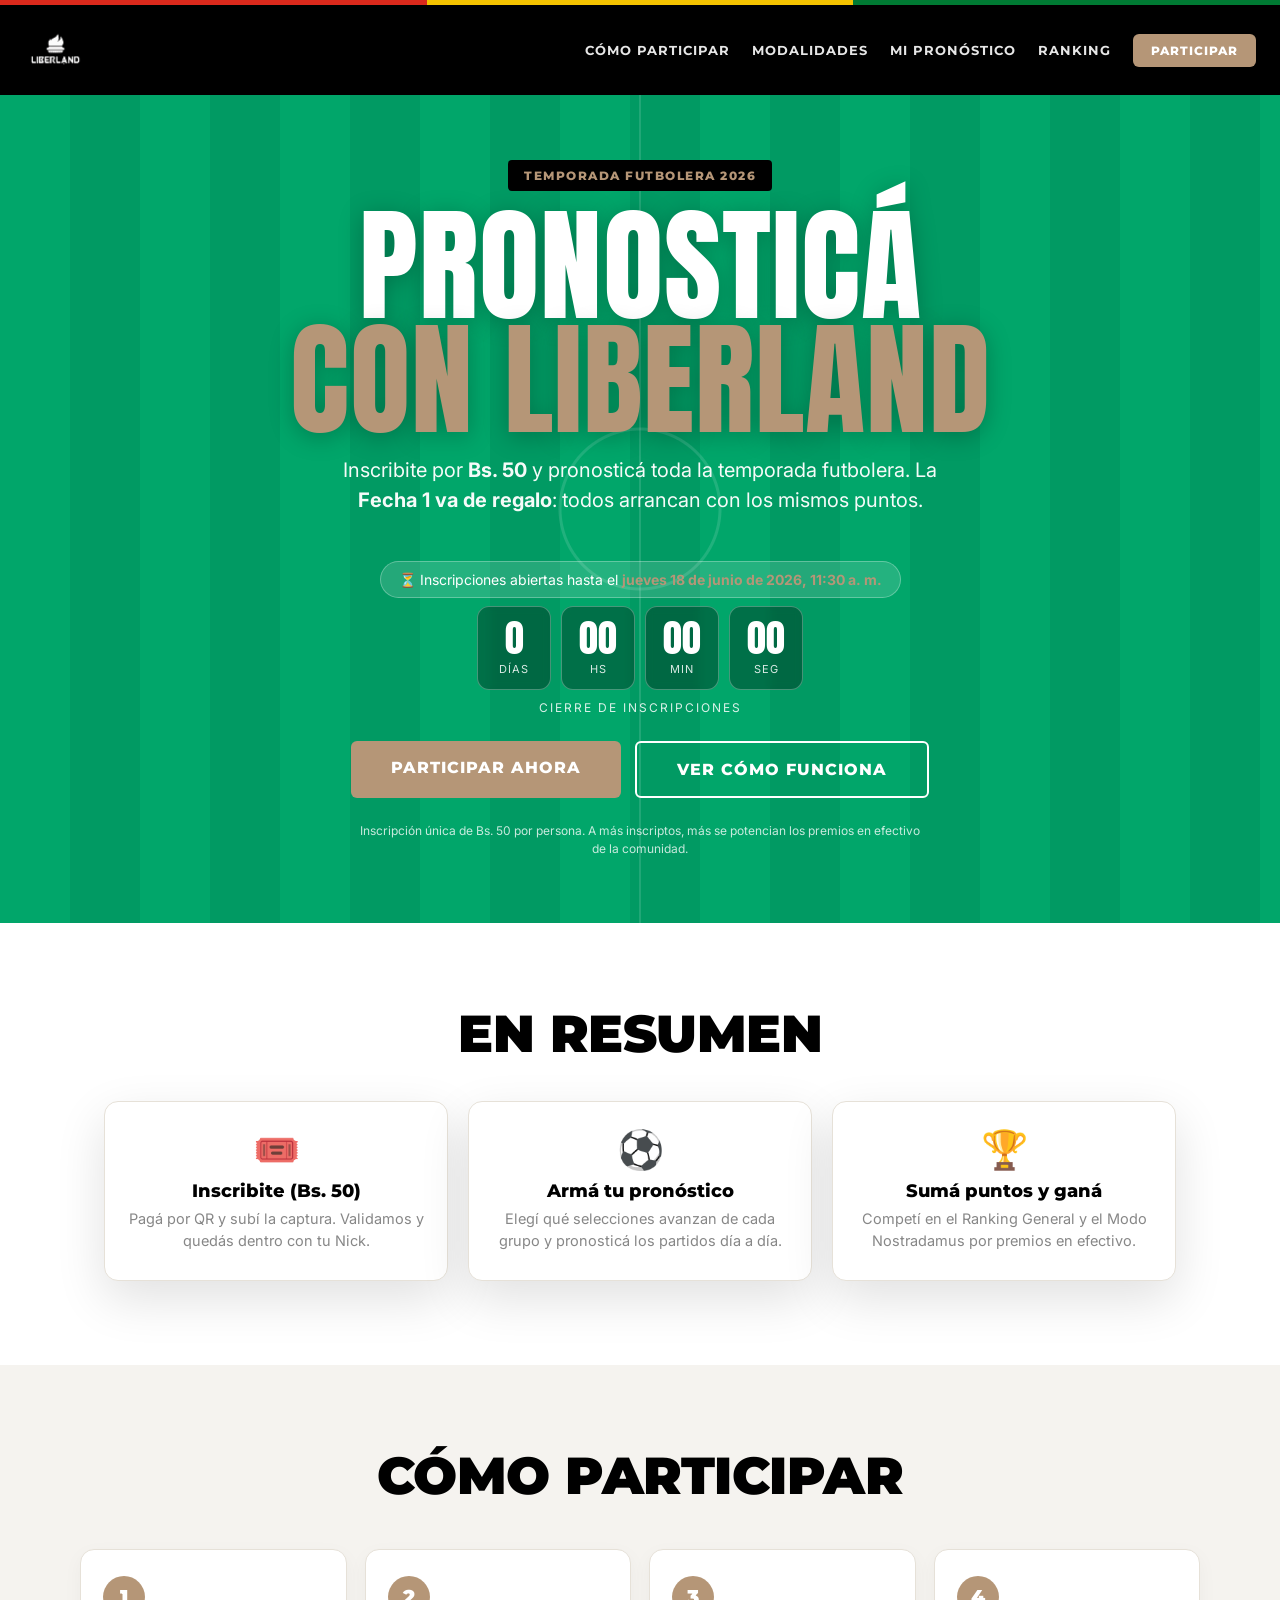
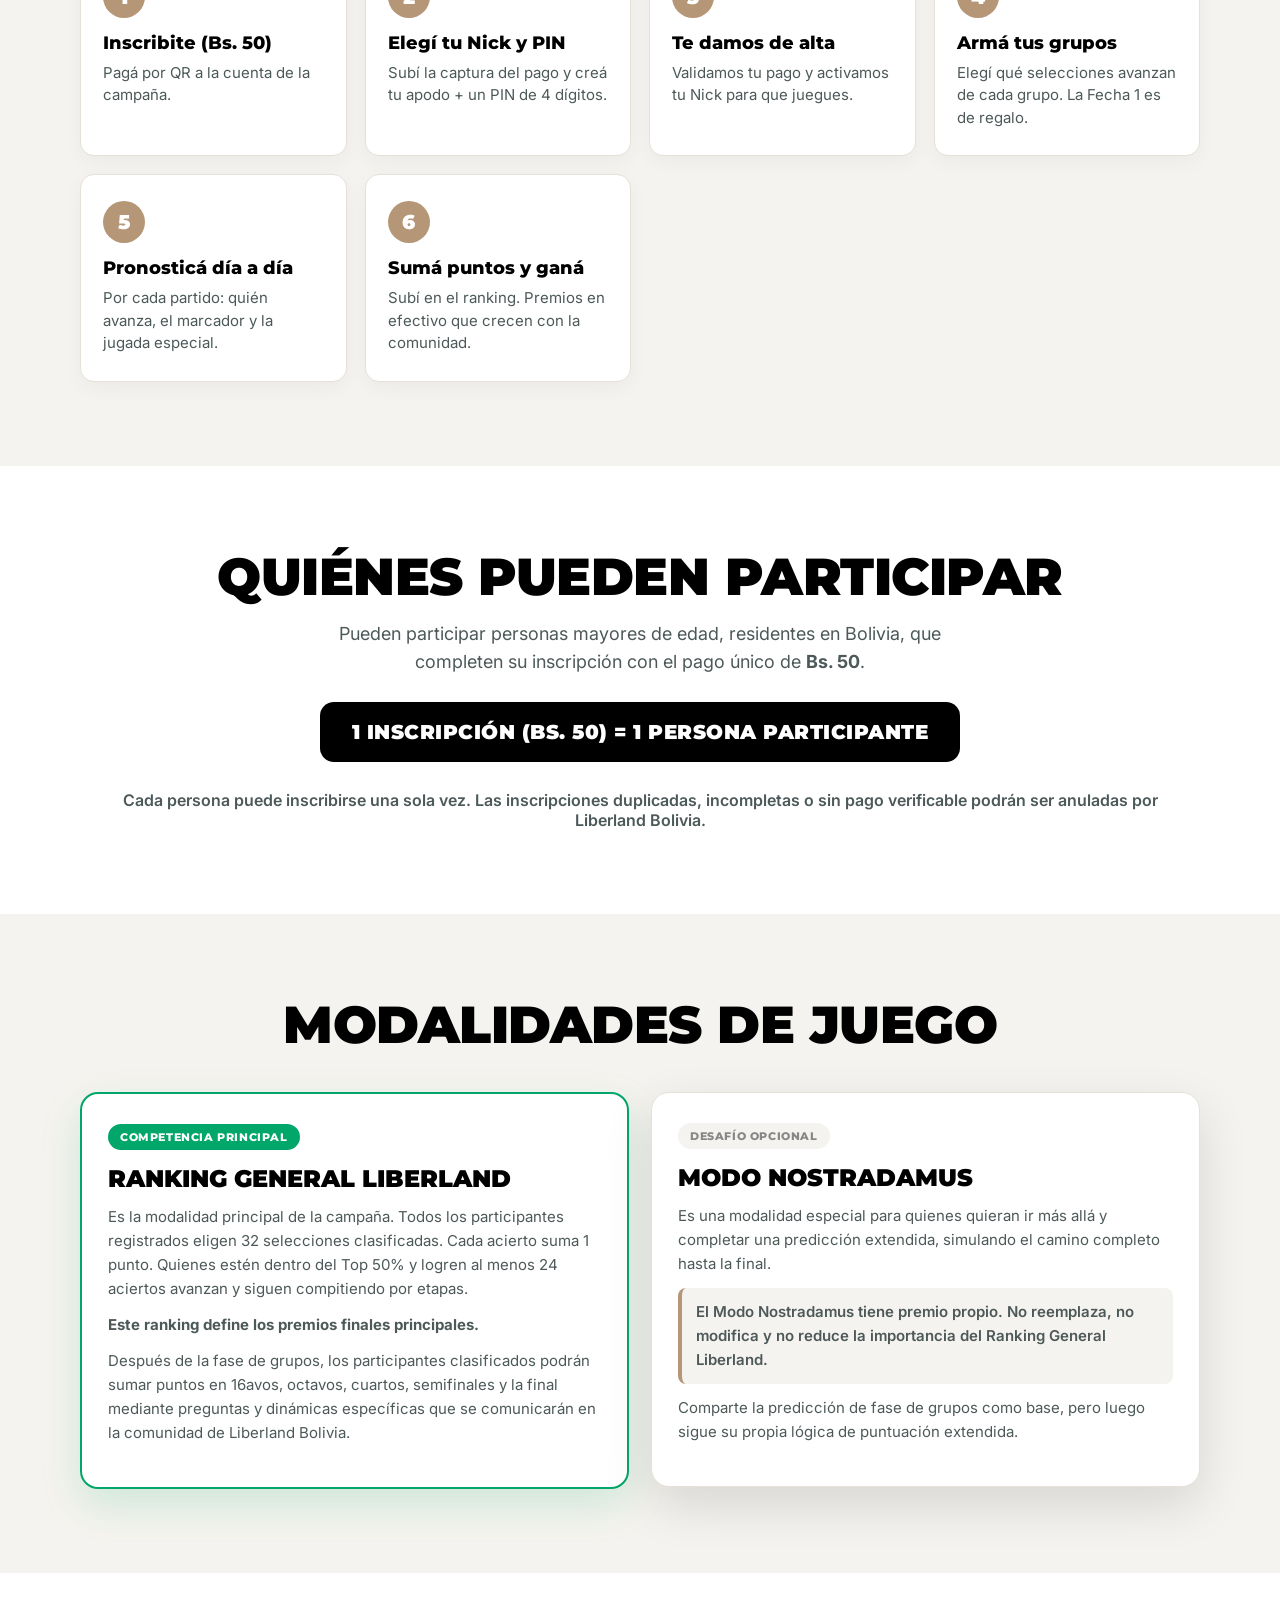
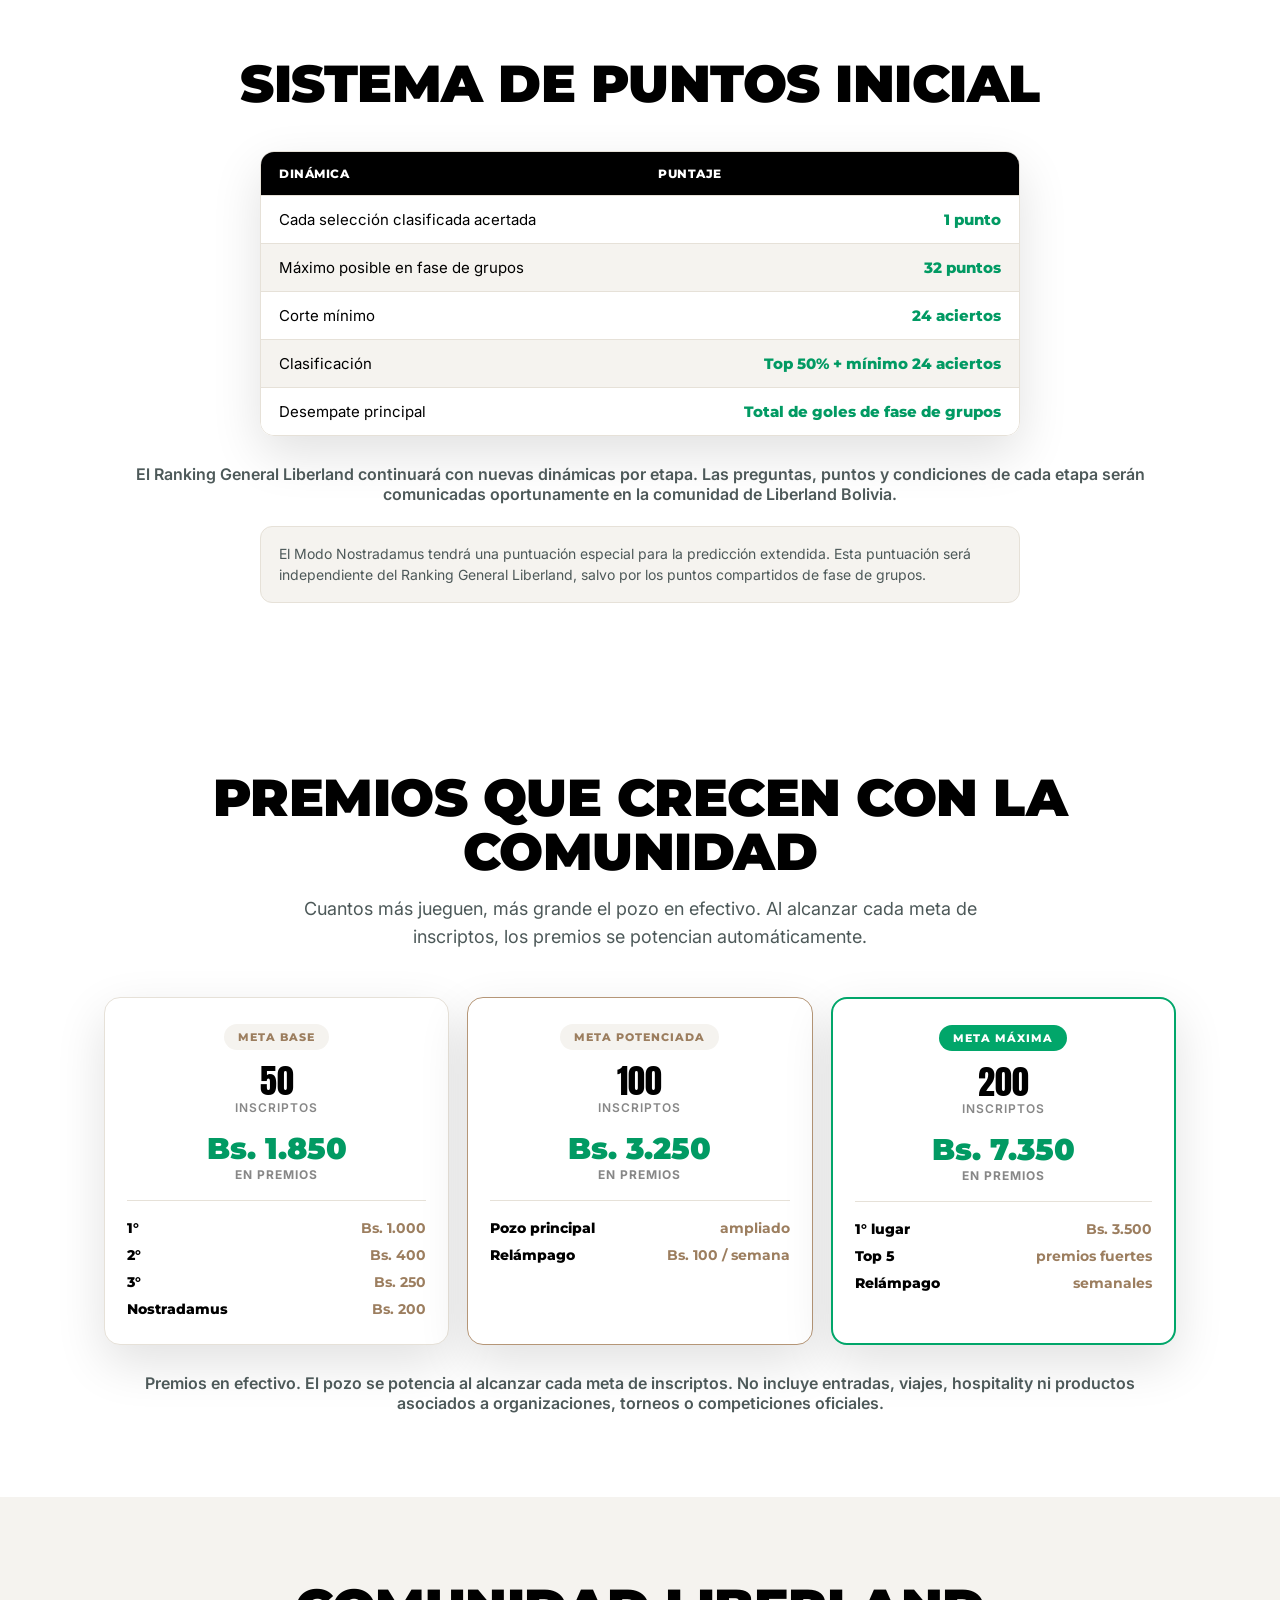
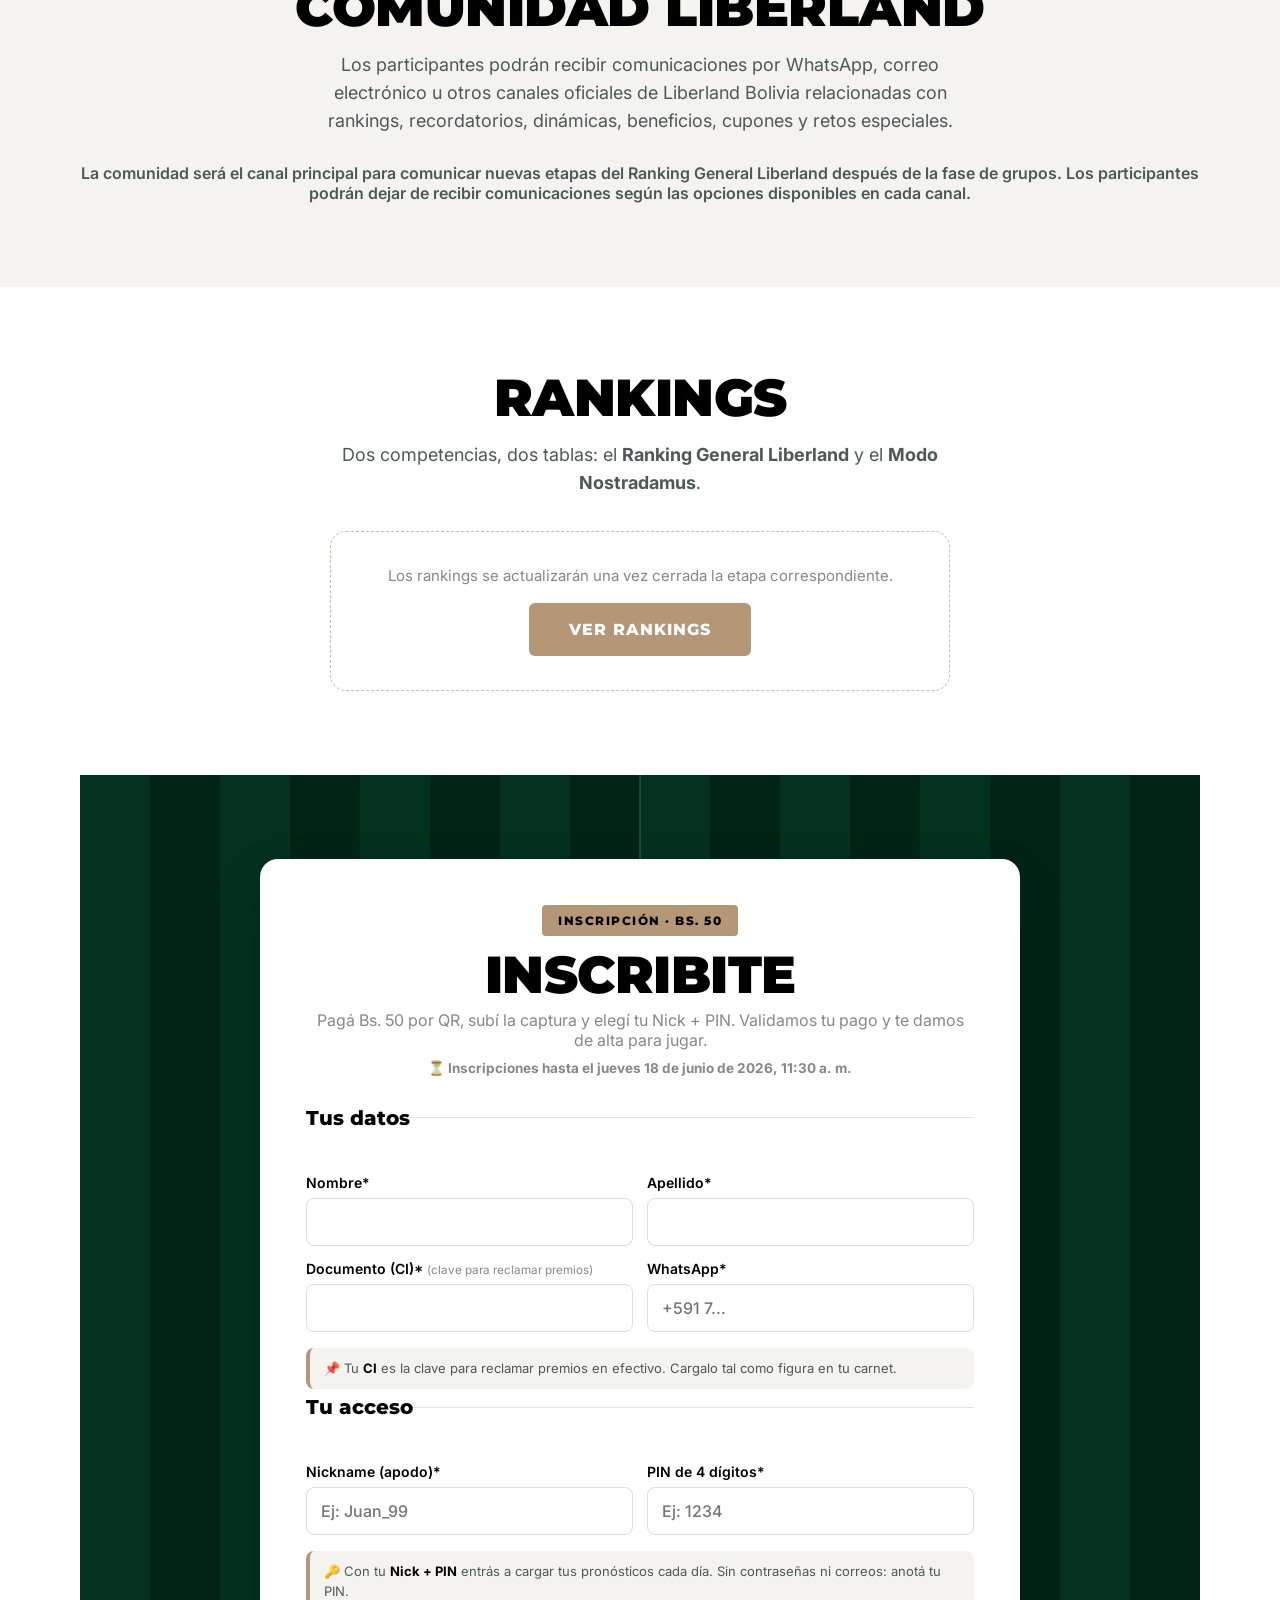
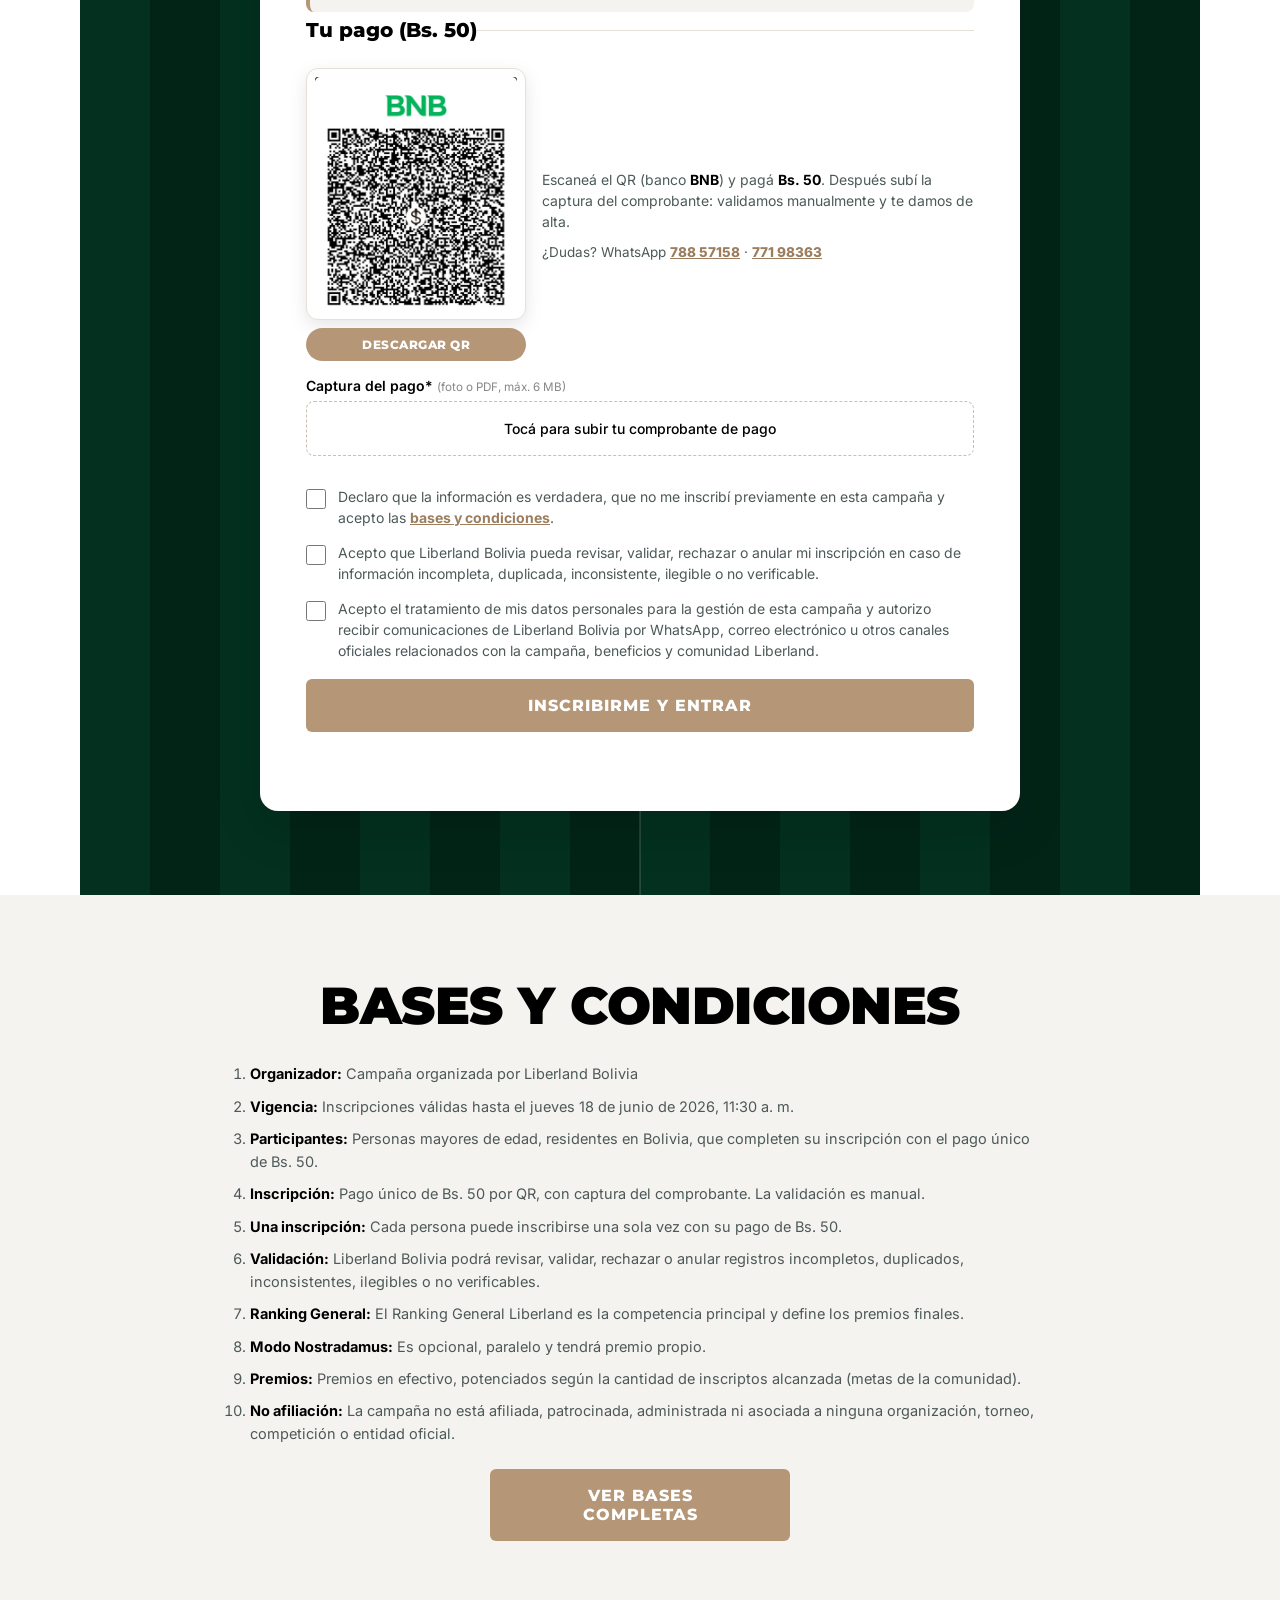
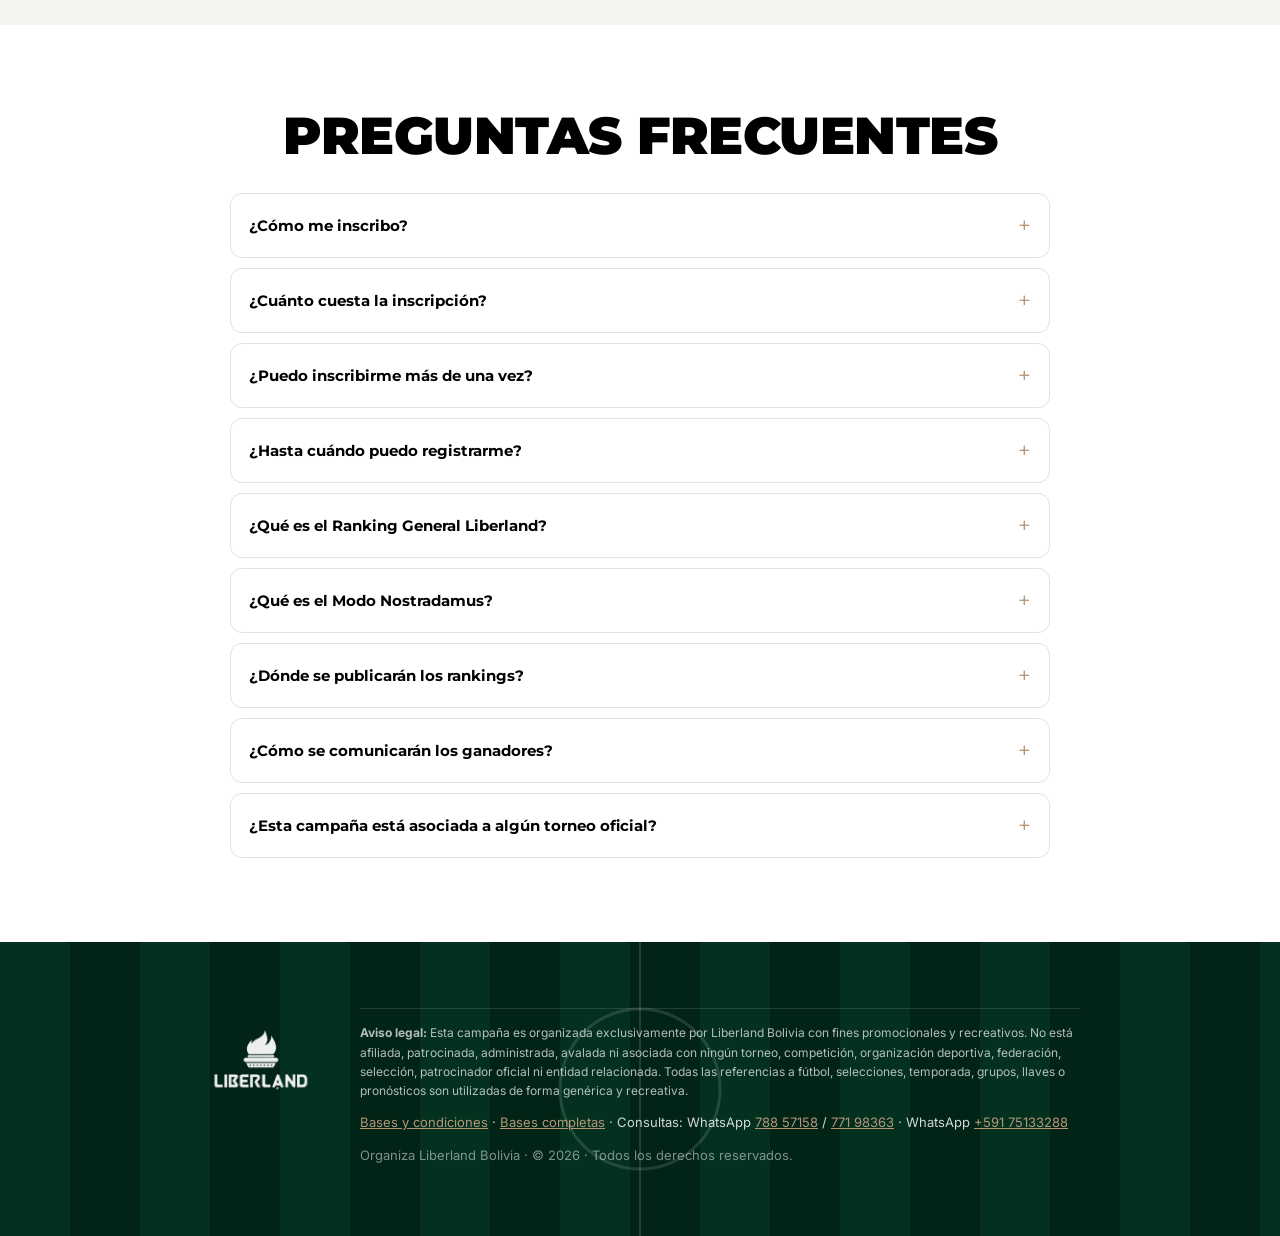
==== commit dd1e23be: "Quitar toggle de modo black del nav; actualizar URLs OG/compartir a la URL POPULI/Liberland Co-Autho" ====
--- a/index.html
+++ b/index.html
@@ -8,15 +8,15 @@
 <meta property="og:title" content="Pronosticá con Liberland" />
 <meta property="og:description" content="Inscribite por Bs. 50, armá tus pronósticos de la temporada futbolera y ganá premios en efectivo." />
 <meta property="og:type" content="website" />
-<meta property="og:url" content="https://stanley1913bolivia.github.io/pronostica-con-stanley/" />
-<meta property="og:image" content="https://stanley1913bolivia.github.io/pronostica-con-stanley/assets/og-image.png" />
+<meta property="og:url" content="https://centro-de-estudios-populi.github.io/pronostica-con-liberland/" />
+<meta property="og:image" content="https://centro-de-estudios-populi.github.io/pronostica-con-liberland/assets/og-image.png" />
 <meta property="og:image:width" content="1200" />
 <meta property="og:image:height" content="630" />
 <meta property="og:locale" content="es_BO" />
 <meta name="twitter:card" content="summary_large_image" />
 <meta name="twitter:title" content="Pronosticá con Liberland" />
 <meta name="twitter:description" content="Inscribite por Bs. 50, pronosticá la temporada futbolera y ganá premios en efectivo." />
-<meta name="twitter:image" content="https://stanley1913bolivia.github.io/pronostica-con-stanley/assets/og-image.png" />
+<meta name="twitter:image" content="https://centro-de-estudios-populi.github.io/pronostica-con-liberland/assets/og-image.png" />
 <link rel="preconnect" href="https://fonts.googleapis.com" />
 <link rel="preconnect" href="https://fonts.gstatic.com" crossorigin />
 <link href="https://fonts.googleapis.com/css2?family=Anton&family=Montserrat:wght@600;700;800;900&family=Inter:wght@400;500;600;700&display=swap" rel="stylesheet" />
@@ -31,7 +31,7 @@
 <!-- ===== NAV ===== -->
 <header class="nav">
   <img class="nav__logo" src="assets/logo-liberland-white.png" alt="Liberland" />
-  <nav class="nav__links"><button class="nav__theme" id="themeToggle" type="button" aria-label="Modo black" title="Modo black / claro"></button>
+  <nav class="nav__links">
     <a class="nav__link nav__link--hide-mobile" href="#como-participar">Cómo participar</a>
     <a class="nav__link nav__link--hide-mobile" href="#modalidades">Modalidades</a>
     <a class="nav__link" href="jugar.html">Mi pronóstico</a>
